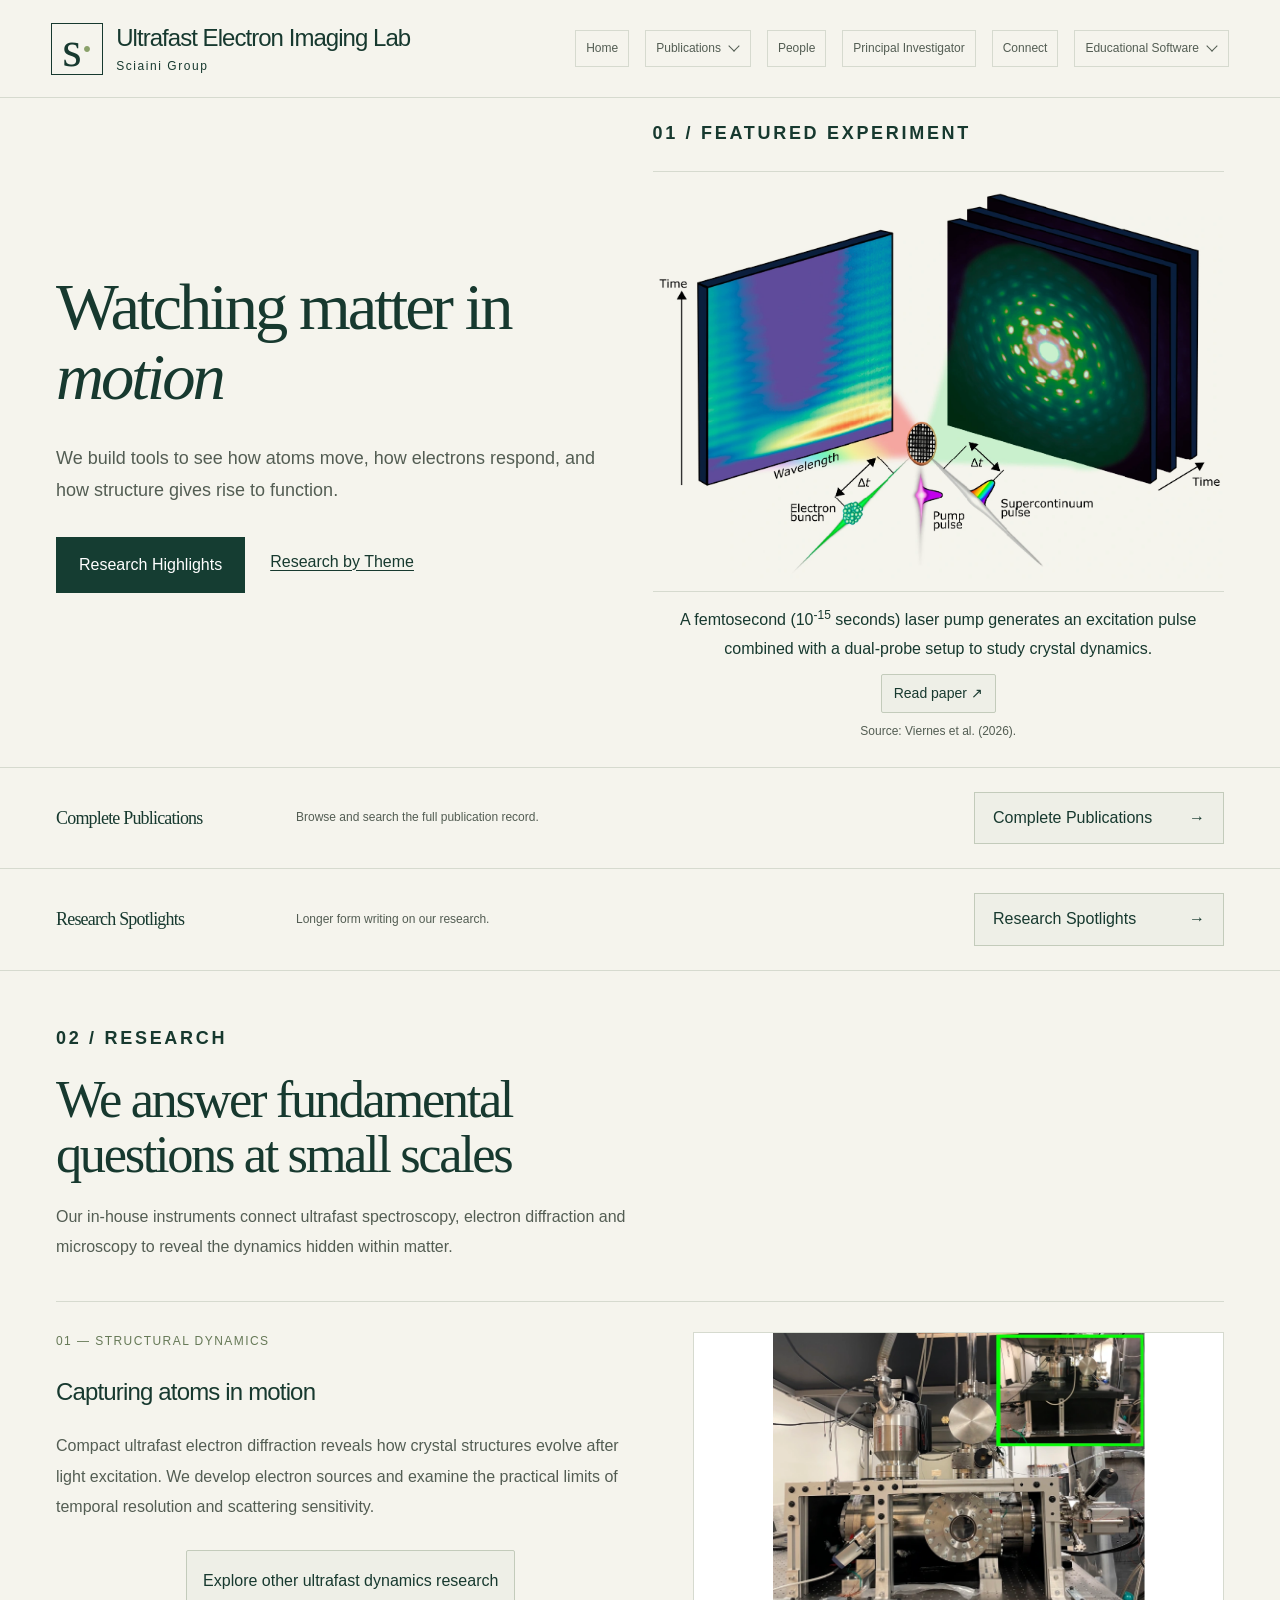
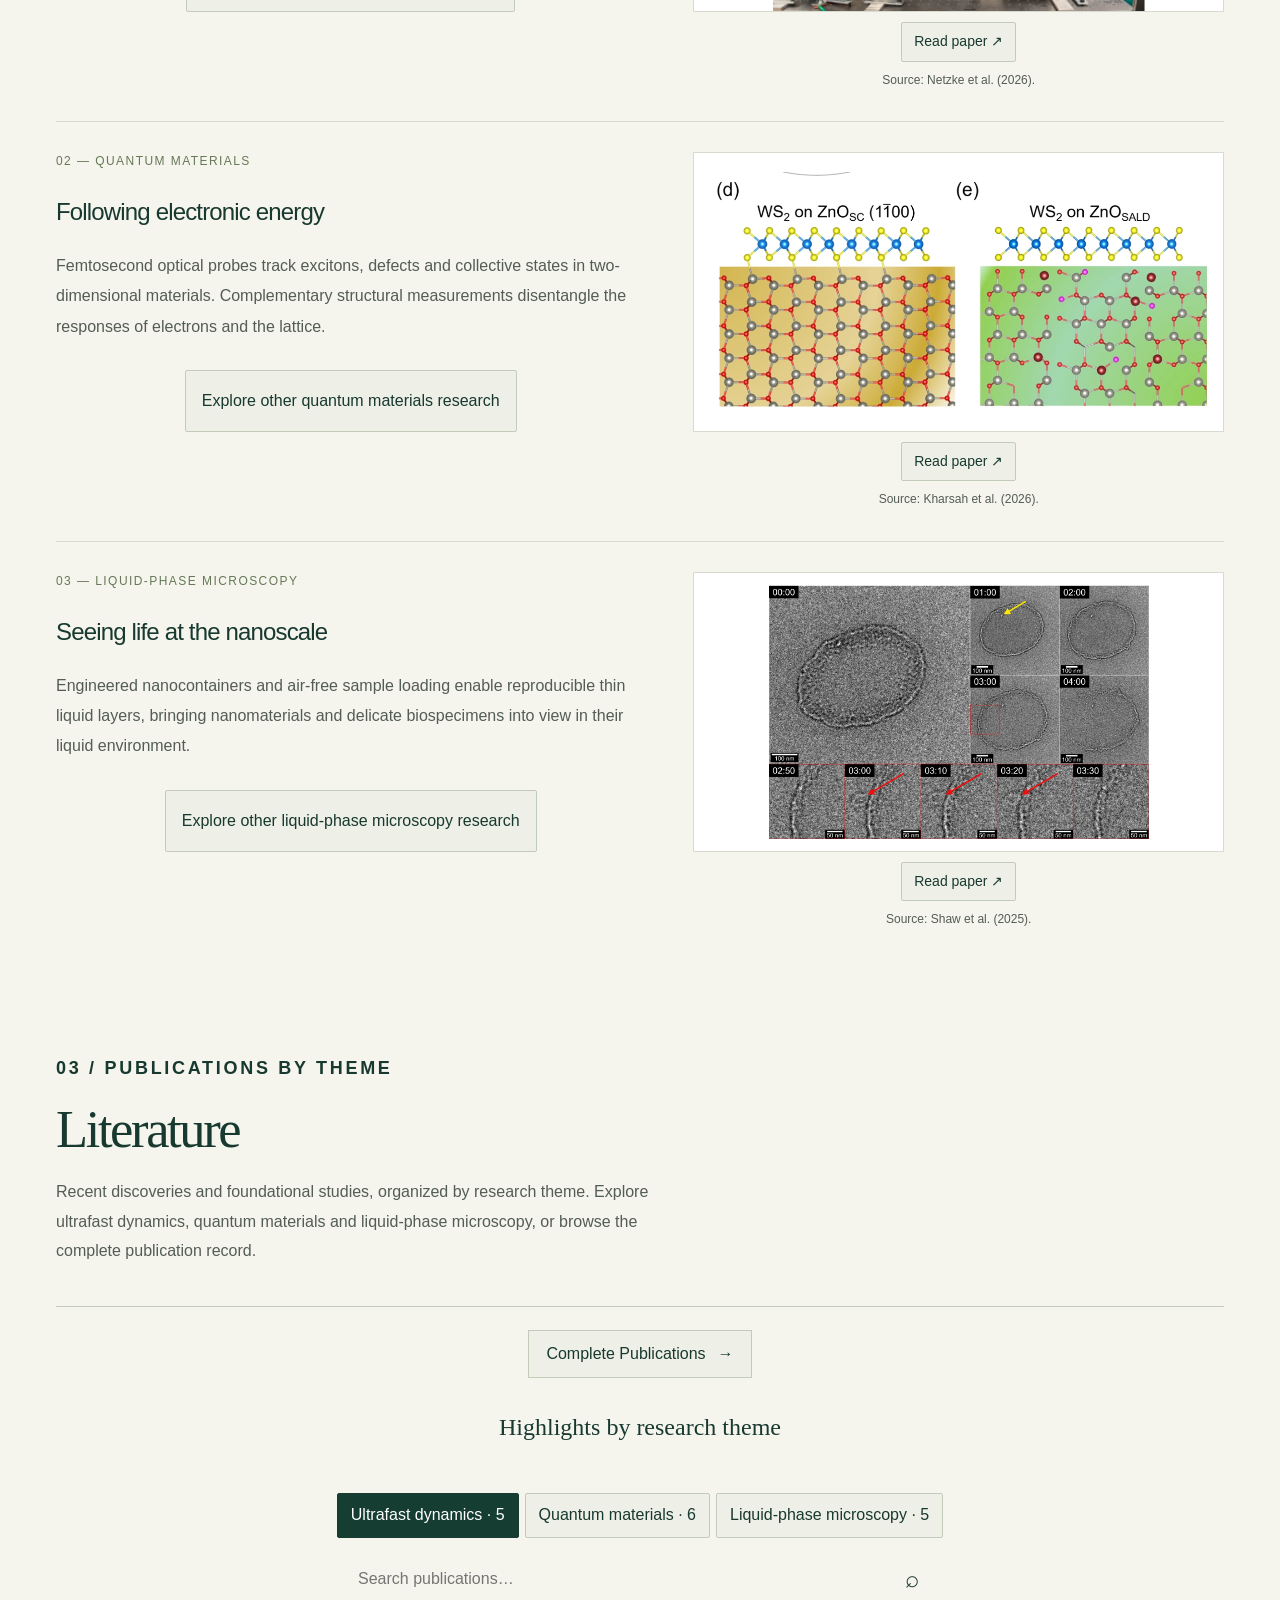
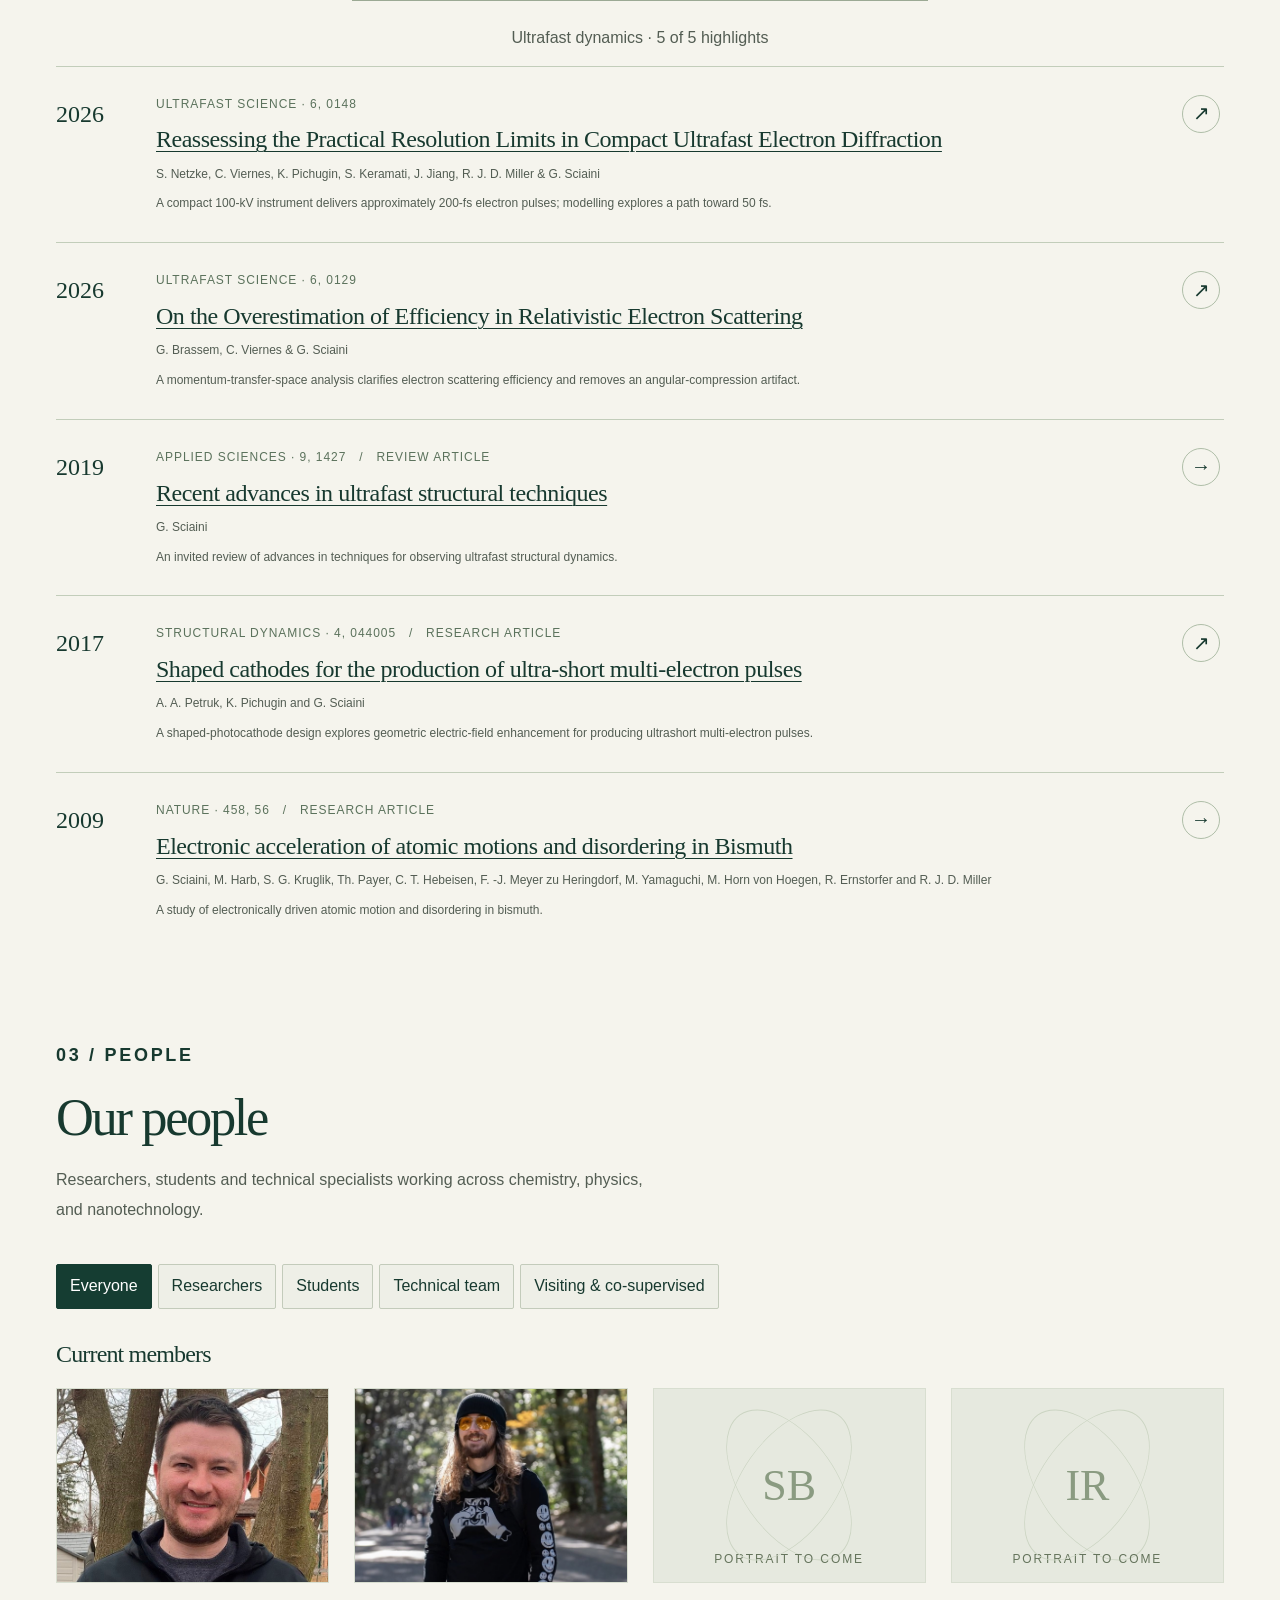
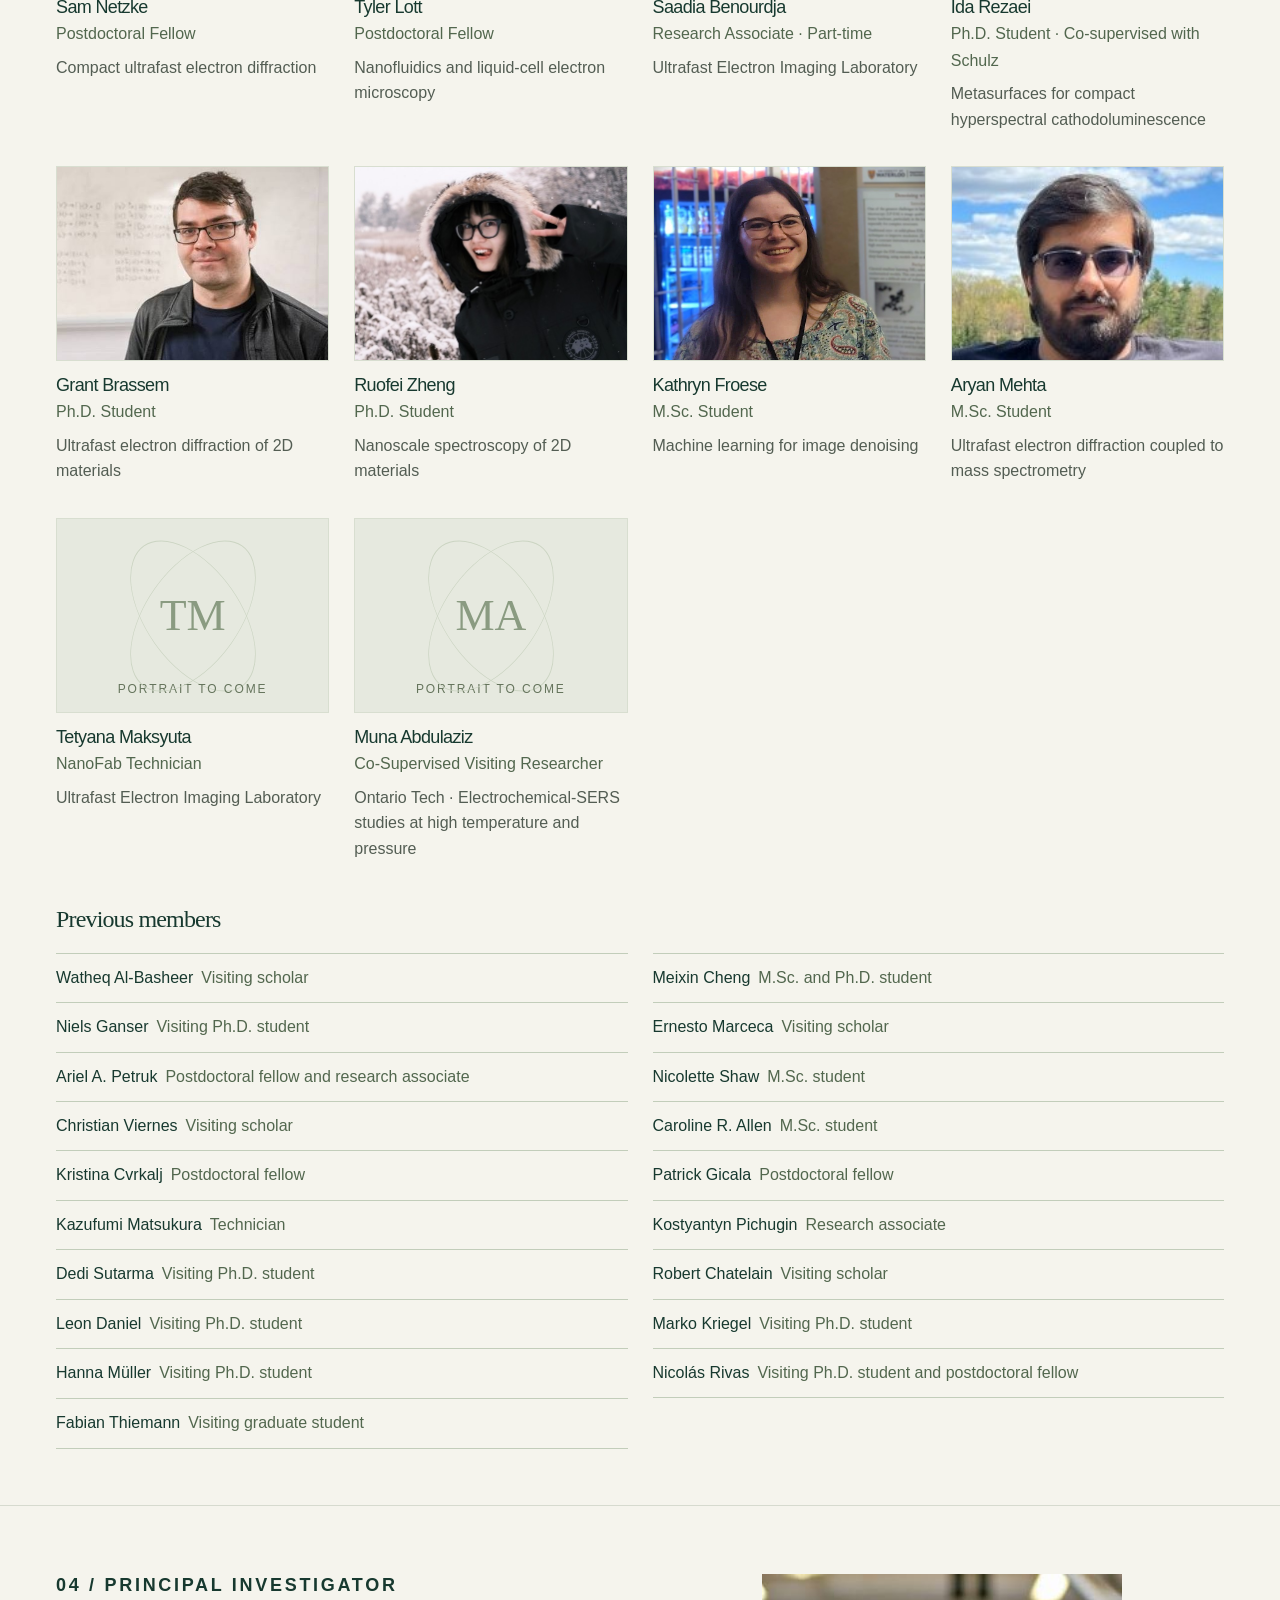
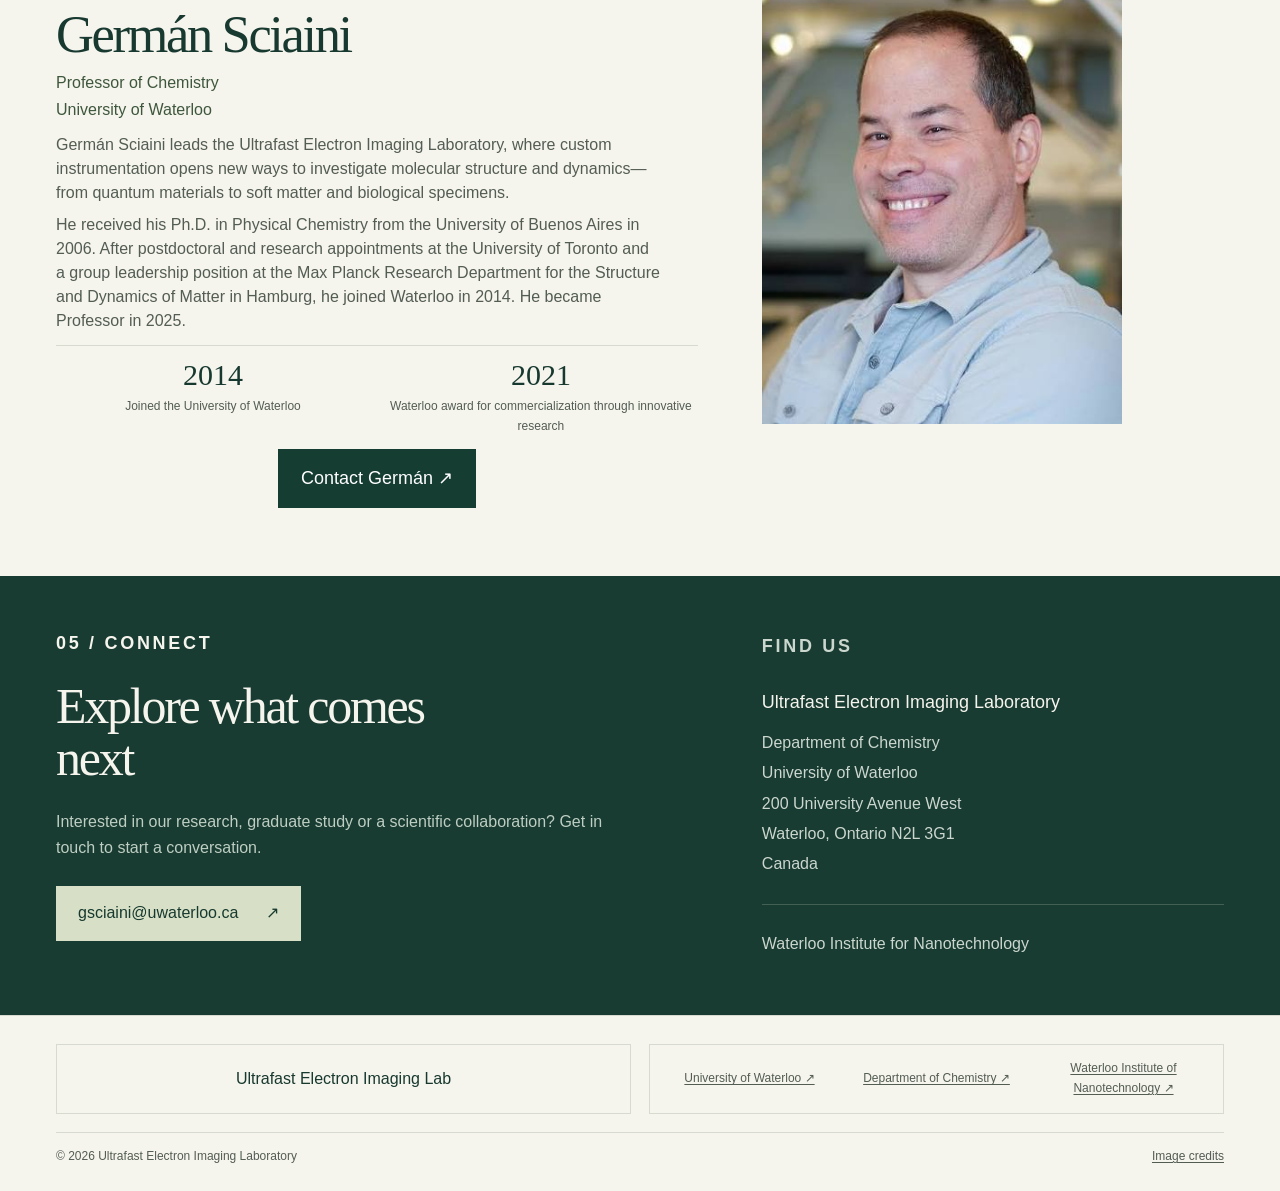
==== index.html @ 293374c2 "major changes" ====
<!doctype html>
<html lang="en">
  <head>
    <meta charset="utf-8">
    <meta name="viewport" content="width=device-width,initial-scale=1">
    <meta name="theme-color" content="#143b32">
    <meta name="description" content="The Ultrafast Electron Imaging Lab at the University of Waterloo explores atomic motion, quantum materials and liquid-phase microscopy with custom ultrafast electron imaging tools.">
    <title>
      UeIL — Watching matter in motion
    </title>
    <link rel="stylesheet" href="assets/css/style.css">
    <script src="assets/js/content.js" defer>
    </script>
    <script src="assets/js/navigation.js" defer>
    </script>
    <script src="assets/js/app.js" defer>
    </script>
    <script src="assets/js/figures.js" defer>
    </script>
  </head>
  <body>
    <a class="skip" href="#main">Skip to content</a>
    <header>
      <a class="brand" href="index.html" aria-label="UeIL home"><span class="mark" aria-hidden="true">s<span>·</span></span><span>Ultrafast Electron Imaging Lab<small>Sciaini Group</small></span></a>
      <button class="menu-toggle" aria-expanded="false" aria-controls="navigation">
         Menu <span>☰</span>
      </button>
      <nav id="navigation" aria-label="Main navigation">
        <a href="index.html">Home</a>
        <div class="publications-nav">
          <a href="#publications">Publications <span class="nav-dropdown-indicator" aria-hidden="true">⌄</span></a>
          <div class="publications-menu">
            <a href="publications.html">Complete Publications <span aria-hidden="true">→</span></a>
            <a href="spotlight.html">Research Spotlights <span aria-hidden="true">→</span></a>
          </div>
        </div><a href="#people">People</a><a href="#pi">Principal Investigator</a>
        <details class="education-dropdown">
          <summary>
            Educational Software <span aria-hidden="true">⌄</span>
          </summary>
          <div class="education-links" aria-label="Educational visualizers">
            <a href="educational-software/Hydrogen_Orbital_Visualizer.html" target="_blank" rel="noopener">Hydrogen Orbital Visualizer <span aria-hidden="true">→</span></a><a href="educational-software/Hybrid_Orbital_Visualizer.html" target="_blank" rel="noopener">Hybrid Orbital Visualizer <span aria-hidden="true">→</span></a><a href="educational-software/Molecular_Orbital_Visualizer.html" target="_blank" rel="noopener">Molecular Orbital Visualizer <span aria-hidden="true">→</span></a><small>Opens in a new tab</small>
          </div>
        </details><a class="nav-contact" href="#contact">Connect</a>
      </nav>
    </header>
    <main id="main">
      <section class="hero wrap" id="home">
        <div class="hero-copy">
          <h1>
             Watching matter in <em>motion</em>
          </h1>
          <p class="intro">
             We build tools to see how atoms move, how electrons respond, and how structure gives rise to function.
          </p>
          <div class="actions">
            <a class="button" href="#research">Research Highlights</a><a class="text-link" href="#publications">Research by Theme</a>
          </div>
        </div>
        <figure class="hero-figure">
          <div class="figure-heading">
            <span class="eyebrow">01 / FEATURED EXPERIMENT</span>
          </div>
          <button class="figure-zoom" data-figure-title="A femtosecond (10^-15 seconds) laser pump generates an excitation pulse combined with a dual-probe setup to study crystal dynamics." data-figure-caption="A laser pump excites the sample while electron diffraction and optical probes track structural and electronic response." data-figure-citation="C. Viernes, S. Netzke, D. Sutarma, R. Zheng, L. Daniel, T. Lott, K. Pichugin, M. Schleberger, P. Kratzer, G. Sciaini. “Tracking Nuclear and Electronic Orders in a Charge-Density-Wave Phase.” Ultrafast Science 6, 0200 (2026)." data-figure-doi="10.34133/ultrafastscience.0200" aria-label="Enlarge figure: A femtosecond (10^-15 seconds) laser pump generates an excitation pulse combined with a dual-probe setup to study crystal dynamics.">
            <img src="assets/images/dual-probe.webp" alt="Published experimental schematic: a laser excites a sample while electron diffraction and broadband optical probes track its structural and electronic response." width="1533" height="1059"><span class="zoom-hint" aria-hidden="true">View figure ⤢</span>
          </button>
          <figcaption>
            <span>A femtosecond (10<sup>-15</sup> seconds) laser pump generates an excitation pulse combined with a dual-probe setup to study crystal dynamics.</span><small class="figure-source">Source: Viernes et al. (2026). <a class="source-link" href="https://doi.org/10.34133/ultrafastscience.0200" target="_blank" rel="noopener">Read paper&nbsp↗</a></small>
          </figcaption>
        </figure>
      </section>
      <section class="page-promo publications-promo wrap section" aria-labelledby="publications-promo-title">
        <h2 id="publications-promo-title">Complete Publications</h2>
        <p>Browse and search the full publication record.</p>
        <a class="publication-nav-link" href="publications.html">Complete Publications <span aria-hidden="true">→</span></a>
      </section>
      <section class="page-promo spotlight-promo wrap section" aria-labelledby="spotlight-promo-title">
        <h2 id="spotlight-promo-title">Research Spotlights</h2>
        <p>Longer form writing on our research.</p>
        <a class="publication-nav-link" href="spotlight.html">Research Spotlights <span aria-hidden="true">→</span></a>
      </section>
      <section id="research" class="research section">
        <div class="wrap">
          <div class="section-top">
            <p class="eyebrow">
               02 / RESEARCH
            </p>
          </div>
          <div class="section-heading">
            <h2>
               We answer fundamental questions at small scales</em>
            </h2>
            <p>
               Our in-house instruments connect ultrafast spectroscopy, electron diffraction and microscopy to reveal the dynamics hidden within matter.
            </p>
          </div>
          <div class="research-grid">
            <article>
              <span class="topic-number">01 — STRUCTURAL DYNAMICS</span>
              <h3>
                 Capturing atoms in motion
              </h3>
              <p>
                 Compact ultrafast electron diffraction reveals how crystal structures evolve after light excitation. We develop electron sources and examine the practical limits of temporal resolution and scattering sensitivity.
              </p><a href="#publications" data-topic-link="Ultrafast dynamics">Explore other ultrafast dynamics research</a><small>Source: Netzke et al. (2026). <a class="source-link" href="https://doi.org/10.34133/ultrafastscience.0148" target="_blank" rel="noopener">Read paper&nbsp↗</a></small>
              <div class="research-image">
                <button class="figure-zoom" data-figure-title="The compact electron diffractometer" data-figure-caption="A compact instrument for ultrafast electron diffraction." data-figure-citation="S. Netzke, C. Viernes, K. Pichugin, S. Keramati, J. Jiang, R. J. D. Miller, and G. Sciaini. “Reassessing the Fundamental Resolution Limits in Ultracompact Ultrafast Electron Diffraction.” Ultrafast Science 6, 0148 (2026)." data-figure-doi="10.34133/ultrafastscience.0148" aria-label="Enlarge figure: The compact electron diffractometer">
                  <img src="assets/images/instrument.webp" loading="lazy" alt="Compact electron diffractometer built at the University of Waterloo, from Netzke et al. Figure 1A."><span class="zoom-hint" aria-hidden="true">View figure ⤢</span>
                </button>
              </div>
            </article>
            <article>
              <span class="topic-number">02 — QUANTUM MATERIALS</span>
              <h3>
                 Following electronic energy
              </h3>
              <p>
                 Femtosecond optical probes track excitons, defects and collective states in two-dimensional materials. Complementary structural measurements disentangle the responses of electrons and the lattice.
              </p><a href="#publications" data-topic-link="Quantum materials">Explore other quantum materials research</a><small>Source: Kharsah et al. (2026). <a class="source-link" href="https://doi.org/10.1021/acsaelm.6c00496" target="_blank" rel="noopener">Read paper&nbsp↗</a></small>
              <div class="research-image">
                <button class="figure-zoom" data-figure-title="Atomic models of WS₂/ZnO interfaces" data-figure-caption="Atomic interface models of WS₂ on single-crystalline and polycrystalline ZnO." data-figure-citation="O. Kharsah, D. Sutarma, L. Daniel, D. Vidish, R. Zheng, S. Netzke, J. von Kuczkowski, U. Hagemann, M. Abdelbaky, S. Ustenko, W. Mertin, G. Bacher, G. Sciaini, P. Kratzer, K. Musselman, M. Schleberger. “ZnO Surface Morphology and Chemistry Govern Exciton Dynamics in WS₂/ZnO Heterostructures.” ACS Applied Electronic Materials 8, 5077–5089 (2026)." data-figure-doi="10.1021/acsaelm.6c00496" aria-label="Enlarge figure: Atomic models of WS₂/ZnO interfaces">
                  <img src="assets/images/zno-models.webp" loading="lazy" alt="Published atomic interface models of WS₂ on single-crystalline and polycrystalline ZnO, from Kharsah et al. Figure 1d–e."><span class="zoom-hint" aria-hidden="true">View figure ⤢</span>
                </button>
              </div>
            </article>
            <article>
              <span class="topic-number">03 — LIQUID-PHASE MICROSCOPY</span>
              <h3>
                 Seeing life at the nanoscale
              </h3>
              <p>
                 Engineered nanocontainers and air-free sample loading enable reproducible thin liquid layers, bringing nanomaterials and delicate biospecimens into view in their liquid environment.
              </p><a href="#publications" data-topic-link="Liquid-phase microscopy">Explore other liquid-phase microscopy research</a><small>Source: Shaw et al. (2025). <a class="source-link" href="https://doi.org/10.1093/mictod/qaaf013" target="_blank" rel="noopener">Read paper&nbsp↗</a></small>
              <div class="research-image">
                <button class="figure-zoom" data-figure-title="Imaging a vesicle in liquid" data-figure-caption="Liquid-phase electron microscopy images of vesicles with magnified membrane details." data-figure-citation="N. A. Shaw, T. S. Lott, A. A. Petruk, K. Pichugin, and G. Sciaini. “Streamlined Liquid-Phase Electron Microscopy: Engineered Nanocontainers and Air-Free Loading for High-Resolution Imaging of Biospecimens.” Microscopy Today 33, 34–38 (2025)." data-figure-doi="10.1093/mictod/qaaf013" aria-label="Enlarge figure: Imaging a vesicle in liquid">
                  <img src="assets/images/liquid.webp" loading="lazy" alt="Liquid-phase electron microscopy images of vesicles with magnified membrane details and scale bars, from Shaw et al."><span class="zoom-hint" aria-hidden="true">View figure ⤢</span>
                </button>
              </div>
            </article>
          </div>
        </div>
      </section>
      <section id="publications" class="publications section">
        <div class="wrap">
          <div class="section-top">
            <p class="eyebrow">
               03 / PUBLICATIONS BY THEME
          </div>
          <div class="section-heading">
            <h2>
               Literature
            </h2>
            <p>
               Recent discoveries and foundational studies, organized by research theme. Explore ultrafast dynamics, quantum materials and liquid-phase microscopy, or browse the complete publication record.
            </p>
          </div>
          <div class="publication-navigation">
            <a class="publication-nav-link" href="publications.html">Complete Publications <span aria-hidden="true">→</span></a><span>Highlights by research theme</span>
          </div>
          <div class="publication-controls">
            <div class="filters" role="group" aria-label="Filter publications by research area">
              <button class="active" data-filter="Ultrafast dynamics" aria-pressed="true">
                 Ultrafast dynamics
              </button>
              <button data-filter="Quantum materials" aria-pressed="false">
                 Quantum materials
              </button>
              <button data-filter="Liquid-phase microscopy" aria-pressed="false">
                 Liquid-phase microscopy
              </button>
            </div>
            <label class="search">
               <span class="sr-only">Search publications</span><input type="search" id="publication-search" placeholder="Search publications…"><span aria-hidden="true">⌕</span>
            </label>
          </div>
          <p id="result-count" class="result-count" aria-live="polite">
          </p>
          <p id="publication-error" role="alert" hidden>
            Publication links could not be loaded. Please try again later.
          </p>
          <div id="publication-list">
          </div>
          <p class="empty" id="empty-results" hidden>
             No matching publications. Try another topic or search term.
          </p>
        </div>
      </section>
      <section id="people" class="people section wrap">
        <div class="section-top">
          <p class="eyebrow">
             03 / PEOPLE
          </p>
        </div>
        <div class="section-heading">
          <h2>
             Our people
          </h2>
          <p>
             Researchers, students and technical specialists working across chemistry, physics, and nanotechnology.
          </p>
        </div>
        <div class="people-tabs" role="group" aria-label="Filter team">
          <button class="active" data-people="All" aria-pressed="true">
             Everyone
          </button>
          <button data-people="Researchers" aria-pressed="false">
             Researchers
          </button>
          <button data-people="Students" aria-pressed="false">
             Students
          </button>
          <button data-people="Technical team" aria-pressed="false">
             Technical team
          </button>
          <button data-people="Visiting & co-supervised" aria-pressed="false">
             Visiting & co-supervised
          </button>
        </div>
        <div class="people-rosters">
          <h3 class="people-roster-title">Current members</h3>
          <section id="pictured-people-group" class="people-roster-group" aria-label="Current members with portraits">
            <div id="pictured-people-grid" class="people-grid"></div>
          </section>
          <section id="non-pictured-people-group" class="people-roster-group" aria-label="Current members without portraits">
            <div id="non-pictured-people-grid" class="people-grid"></div>
          </section>
        </div>
        <section id="previous-people-group" class="previous-members" aria-labelledby="previous-people-title">
          <h3 id="previous-people-title">Previous members</h3>
          <ul id="previous-people-list" class="previous-members-list"></ul>
        </section>
      </section>
      <section id="pi" class="pi section">
        <div class="wrap pi-grid">
          <div class="pi-bio">
            <p class="eyebrow">
               04 / PRINCIPAL INVESTIGATOR
            </p>
            <h2>
               Germán Sciaini
            </h2>
            <p class="pi-role">
               Professor of Chemistry<br>University of Waterloo
            </p>
            <p>
               Germán Sciaini leads the Ultrafast Electron Imaging Laboratory, where custom instrumentation opens new ways to investigate molecular structure and dynamics—from quantum materials to soft matter and biological specimens.
            </p>
            <p>
               He received his Ph.D. in Physical Chemistry from the University of Buenos Aires in 2006. After postdoctoral and research appointments at the University of Toronto and a group leadership position at the Max Planck Research Department for the Structure and Dynamics of Matter in Hamburg, he joined Waterloo in 2014. He became Professor in 2025.
            </p>
            <div class="pi-facts">
              <div>
                <strong>2014</strong><span>Joined the University of Waterloo</span>
              </div>
              <div>
                <strong>2021</strong><span>Waterloo award for commercialization through innovative research</span>
              </div>
            </div>
            <div class="indv-emph">
              <a class="button" href="mailto:gsciaini@uwaterloo.ca">Contact Germán ↗</a>
            </div>
          </div>
          <img src="assets/images/people/german.jpg" loading="lazy" alt="Portrait of Prof. Germán Sciaini.">
        </div>
      </section>
      <section id="contact" class="contact section">
        <div class="wrap contact-grid">
          <div>
            <p class="eyebrow">
               05 / CONNECT
            </p>
            <h2>
               Explore what comes next</em>
            </h2>
            <p>
               Interested in our research, graduate study or a scientific collaboration? Get in touch to start a conversation.
            </p><a class="button light" href="mailto:gsciaini@uwaterloo.ca">gsciaini@uwaterloo.ca <span>↗</span></a>
          </div>
          <address>
            <span class="eyebrow">FIND US</span><strong>Ultrafast Electron Imaging Laboratory</strong>Department of Chemistry<br>University of Waterloo<br>200 University Avenue West<br>Waterloo, Ontario N2L 3G1<br>Canada
            <div class="contact-rule">
            </div> Waterloo Institute for Nanotechnology
          </address>
        </div>
      </section>
    </main>
    <footer class="site-footer">
      <div class="wrap footer-inner">
        <a class="footer-name" href="index.html"><span class="footer-name-full">Ultrafast Electron Imaging Lab</span><span class="footer-name-compact">UeIL</span></a>
        <nav class="footer-affiliations" aria-label="Institutional affiliations">
          <a href="https://uwaterloo.ca/" target="_blank" rel="noopener" aria-label="University of Waterloo"><span class="footer-affiliation-full">University of Waterloo ↗</span><span class="footer-affiliation-compact" aria-hidden="true">UWaterloo</span></a>
          <a href="https://uwaterloo.ca/chemistry/" target="_blank" rel="noopener" aria-label="Department of Chemistry"><span class="footer-affiliation-full">Department of Chemistry ↗</span><span class="footer-affiliation-compact" aria-hidden="true">Dept. Chemistry</span></a>
          <a href="https://uwaterloo.ca/institute-nanotechnology/" target="_blank" rel="noopener" aria-label="Waterloo Institute of Nanotechnology"><span class="footer-affiliation-full">Waterloo Institute of Nanotechnology ↗</span><span class="footer-affiliation-compact" aria-hidden="true">WIN</span></a>
        </nav>
        <div class="footer-meta">
          <span>© 2026 Ultrafast Electron Imaging Laboratory</span>
          <a href="#credits" id="credits-open">Image credits</a>
        </div>
      </div>
    </footer>
    <dialog id="credits">
      <button class="close" aria-label="Close image credits">
         ×
      </button>
      <p class="eyebrow">
         PUBLICATION IMAGERY
      </p>
      <h2>
         Scientific imagery
      </h2>
      <p>
         Figures are excerpted from the supplied publications and adapted for the web by cropping and resizing. All scientific content and scale bars are retained. All images may be opened to full size. No synthetic experimental data is shown.
      </p>
      <ul>
        <li>
           Hero: Viernes et al., <i>Ultrafast Science</i> 6, 0200 (2026), Figure 1. <a href="https://doi.org/10.34133/ultrafastscience.0200" target="_blank" rel="noopener">DOI ↗</a>
        </li>
        <li>
           Instrument: Netzke et al., <i>Ultrafast Science</i> 6, 0148 (2026), Figure 1A. <a href="https://doi.org/10.34133/ultrafastscience.0148" target="_blank" rel="noopener">DOI ↗</a>
        </li>
        <li>
           Liquid-phase microscopy: Shaw et al., <i>Microscopy Today</i> 33, 34–38 (2025), Figure 3. <a href="https://doi.org/10.1093/mictod/qaaf013" target="_blank" rel="noopener">DOI ↗</a>
        </li>
        <li>
           Kharsah et al., ACS Applied Electronic Materials (2026), Figure 1. <a href="https://doi.org/10.1021/acsaelm.6c00496" target="_blank" rel="noopener">DOI ↗</a>
        </li>
        <li>
           Petruk et al., Structural Dynamics 4, 044005 (2017), Figure 1. <a href="https://doi.org/10.1063/1.4974779" target="_blank" rel="noopener">DOI ↗</a>
        </li>
        <li>
           Cheng et al., The Journal of Physical Chemistry C 126, 13840–13846 (2022), Figure 1. <a href="https://doi.org/10.1021/acs.jpcc.2c03987" target="_blank" rel="noopener">DOI ↗</a>
        </li>
        <li>
           Cheng et al., The Journal of Physical Chemistry Letters 10, 5742–5747 (2019), Figure 3. <a href="https://doi.org/10.1021/acs.jpclett.9b01712" target="_blank" rel="noopener">DOI ↗</a>
        </li>
        <li>
           Diffraction dynamics and time traces: Viernes et al., <i>Ultrafast Science</i> 6, 0200 (2026), Figure 2D–F. <a href="https://doi.org/10.34133/ultrafastscience.0200" target="_blank" rel="noopener">DOI ↗</a>
        </li>
      </ul>
      <p>
         Image rights remain with the respective authors and rights holders.
      </p>
    </dialog>
    <dialog id="figure-viewer" aria-labelledby="figure-viewer-title">
      <button class="close" aria-label="Close enlarged figure">
         ×
      </button>
      <p class="eyebrow">
         PUBLICATION FIGURE
      </p>
      <h2 id="figure-viewer-title">
      </h2>
      <div class="figure-viewer-image">
        <img id="figure-viewer-img" alt="Figure viewer">
      </div>
      <p id="figure-viewer-caption">
      </p>
      <p id="figure-viewer-citation" class="figure-viewer-citation">
      </p>
      <a id="figure-viewer-link" class="source-link" target="_blank" rel="noopener">Read source publication ↗</a>
    </dialog>
  </body>
</html>
---- assets/css/style.css ----
:root {
  --paper:#f5f4ed;
  --ink:#17392f;
  --muted:#535d53;
  --line:#d6dacf;
  --green:#153d32;
  --accent:#b5cc89;
  --font-sans:Arial,Helvetica,sans-serif;
  --font-serif:Georgia,'Times New Roman',serif;
  --type-caption:.75rem;
  --type-small:1rem;
  --type-body:1.125rem;
  --type-lead:1.125rem;
  --type-title-sm:1.25rem;
  --type-title-md:1.5rem;
  --type-title-lg:1.875rem;
  --type-heading:2.25rem;
  --type-heading-xl:2.75rem;
  --type-display-compact:3.125rem;
  --type-display-mobile:3.125rem;
  --type-display-tablet:3.5rem;
  --type-display:52px;
  --type-heading-main:40px;
  --type-bibliography:50px
}
@supports (font-size:clamp(1rem,2vw,2rem)) {
  :root {
    --type-display:clamp(3.25rem,5.2vw,4.75rem);
    --type-heading-main:clamp(2.5rem,4.1vw,3.875rem);
    --type-bibliography:clamp(3.125rem,6vw,5.375rem)
  }
}
* {
  box-sizing:border-box
}
html {
  scroll-behavior:smooth;
  scroll-padding-top:98px
}
body {
  margin:0;
  background:var(--paper);
  color:var(--ink);
  font-family:Arial,Helvetica,sans-serif;
  font-family:var(--font-sans);
  font-size:16px;
  font-size:var(--type-body);
  line-height:1.65
}
a {
  color:inherit;
  text-decoration:underline;
  text-underline-offset:.18em;
  text-decoration-thickness:1px
}
button,input {
  font:inherit
}
button,a,input {
  -webkit-tap-highlight-color:transparent
}
button {
  cursor:pointer
}
a:focus-visible,button:focus-visible,input:focus-visible {
  outline:3px solid #b77a31;
  outline-offset:5px
}
img {
  max-width:100%;
  display:block
}
figure {
  margin:0
}
h1,h2,h3,p {
  margin:0
}
h1,h2 {
  font-family:Georgia,'Times New Roman',serif;
  font-family:var(--font-serif);
  font-weight:400;
  letter-spacing:-.045em;
  line-height:1.05
}
h1 {
  font-size:64px;
  font-size:var(--type-display)
}
h2 {
  font-size:40px;
  font-size:var(--type-heading-main)
}
h3 {
  font-size:24px;
  font-size:var(--type-title-md);
  line-height:1.3;
  font-weight:500;
  letter-spacing:-.035em
}
em {
  font-weight:400
}
sup,sub {
  font-size:12px;
  font-size:var(--type-caption)
}
p {
  color:var(--muted)
}
.wrap {
  max-width:1320px;
  margin:auto;
  padding-left:56px;
  padding-right:56px
}
.section {
  padding-top:56px;
  padding-bottom:56px
}
.research.section,.publications.section {
  padding-bottom:40px
}
.eyebrow {
  font-size:16px;
  font-size:var(--type-body);
  letter-spacing:.15em;
  font-weight:600;
  color:inherit;
  line-height:1.3
}
.dot {
  display:inline-block;
  width:7px;
  height:7px;
  background:#749456;
  border-radius:50%;
  margin-right:8px
}
header {
  height:98px;
  padding:0 4%;
  display:flex;
  align-items:center;
  justify-content:space-between;
  border-bottom:1px solid var(--line);
  background:var(--paper);
  position:sticky;
  top:0;
  z-index:10
}
.brand {
  display:flex;
  align-items:center;
  gap:13px;
  min-width:0;
  font-size:24px;
  font-size:var(--type-title-md);
  line-height:1.2;
  letter-spacing:-.04em
}
.brand small {
  font-size:12px;
  font-size:var(--type-caption);
  letter-spacing:.13em;
  display:block;
  margin-top:6px
}
.mark {
  font-family:Georgia,serif;
  font-family:var(--font-serif);
  font-size:56px;
  font-size:var(--type-display-compact);
  line-height:1;
  border:1px solid var(--ink);
  width:52px;
  height:52px;
  text-align:center
}
.mark span {
  color:#8aa16a
}
nav {
  display:flex;
  gap:16px;
  align-items:center;
  font-size:12px;
  font-size:var(--type-caption)
}
nav a:hover,nav a:focus-visible,.text-link:hover,.text-link:focus-visible {
  color:#6b894a
}
nav a {
  text-decoration:none
}
.brand,.button,.pub-arrow {
  text-decoration:none
}
.publications-nav>a,
.education-dropdown summary,
nav>a {
  display:inline-flex;
  align-items:center;
  justify-content:center;
  min-height:36px;
  padding:8px 10px;
  border:1px solid var(--line);
  color:var(--muted);
  text-align:center;
  text-decoration:none
}
.publications-nav>a:hover,
.publications-nav>a:focus-visible,
.education-dropdown summary:hover,
.education-dropdown summary:focus-visible,
nav>a:hover,
nav>a:focus-visible {
  color:var(--ink);
  background:#e9ede3;
  border-color:#b5bbae
}
.publications-nav {
  position:relative
}
.publications-nav>a {
  gap:7px;
}
.nav-dropdown-indicator,
.education-dropdown>summary>span {
  display:inline-flex;
  align-items:center;
  justify-content:center;
  width:12px;
  height:12px;
  overflow:hidden;
  font-size:0;
  line-height:1
}
.nav-dropdown-indicator::after,
.education-dropdown>summary>span::after {
  content:"";
  width:7px;
  height:7px;
  margin-top:-4px;
  border-right:1.5px solid currentColor;
  border-bottom:1.5px solid currentColor;
  transform:rotate(45deg)
}
.publications-menu {
  display:none;
  position:absolute;
  top:100%;
  left:-12px;
  z-index:11;
  min-width:205px;
  padding:8px;
  background:var(--paper);
  border:1px solid var(--line);
  box-shadow:0 12px 30px #17392f1a
}
.publications-nav:hover .publications-menu,
.publications-nav:focus-within .publications-menu {
  display:block
}
.publications-menu a {
  color:var(--muted);
  text-decoration:none
}
.publications-menu a:hover,
.publications-menu a:focus-visible {
  color:var(--ink);
  background:#e9ede3
}
.education-links a:hover,
.education-links a:focus-visible {
  color:#6b894a;
  background:#e9ede3
}
.publications-menu a {
  display:block;
  padding:9px 11px;
  white-space:nowrap
}
.publications-menu a span {
  float:right
}
.education-dropdown {
  position:relative;
  order:2;
  margin-left:auto
}
.education-dropdown summary {
  display:flex;
  align-items:center;
  justify-content:center;
  gap:7px;
  cursor:pointer;
  list-style:none;
  white-space:nowrap
}
.education-dropdown summary::-webkit-details-marker {
  display:none
}
.education-links {
  position:absolute;
  top:100%;
  left:0;
  z-index:11;
  min-width:245px;
  padding:8px;
  display:none;
  background:var(--paper);
  border:1px solid var(--line);
  box-shadow:0 12px 30px #17392f1a
}
.education-dropdown[open] .education-links {
  display:block
}
.education-links a {
  display:block;
  padding:9px 11px
}
.education-links a span {
  float:right
}
.education-links small {
  display:block;
  padding:7px 11px 4px;
  color:var(--muted);
  font-size:12px;
  font-size:var(--type-caption)
}
.nav-contact {
  order:1;
  border:1px solid var(--line);
  padding:8px 10px;
  display:flex;
  align-items:center;
  justify-content:center;
  min-height:36px;
  text-align:center
}
.menu-toggle {
  display:none
}
.hero {
  display:grid;
  grid-template-columns:1fr 1fr;
  gap:25px;
  align-items:center;
  min-height:0;
  padding-top:24px;
  padding-bottom:24px
}
.hero .eyebrow {
  margin-bottom:16px
}
.intro {
  font-size:18px;
  font-size:var(--type-lead);
  max-width:435px;
  line-height:1.8;
  margin:30px 0
}
.actions {
  display:flex;
  align-items:center;
  gap:25px;
  flex-wrap:wrap
}
.button {
  background:var(--green);
  color:white;
  padding:14px 22px;
  display:inline-flex;
  gap:28px;
  align-items:center;
  font-size:12px;
  font-size:var(--type-caption);
  border:1px solid var(--green);
  transition:background .2s
}
.button:hover {
  background:#315746
}
.text-link {
  font-size:12px;
  font-size:var(--type-caption);
  padding-bottom:6px;
  display:inline-flex;
  gap:18px;
  align-items:center
}
.indv-emph {
  text-align: center;
  font-size:16px;
  font-size:var(--type-body)
}
.indv-emph * {
  font-size: inherit !important;
}
.hero-note {
  font-size:12px;
  font-size:var(--type-caption);
  letter-spacing:.07em;
  margin-top:36px
}
.hero-figure {
  align-self:center;
  padding:15px 0 0 22px
}
.hero-figure img {
  width:100%;
  height:auto;
  mix-blend-mode:multiply;
  margin:26px 0 20px
}
.figure-heading {
  display:flex;
  justify-content:space-between;
  font-size:12px;
  font-size:var(--type-caption);
  letter-spacing:.11em;
  border-bottom:1px solid var(--line);
  padding-bottom:10px
}
.hero-figure figcaption {
  font-size:12px;
  font-size:var(--type-caption);
  line-height:1.8;
  border-top:1px solid var(--line);
  padding-top:13px
}
.hero-figure figcaption,.research article small,.gallery-credit,.spotlight-figure figcaption {
  color:var(--muted);
  text-align:center;
  line-height:1.8
}
.research article small,.gallery-credit,.spotlight-figure figcaption {
  display:flex;
  flex-direction:column;
  align-items:center
}
.hero-figure figcaption>span {
  display:block;
  font-size:14px;
  font-size:var(--type-small);
  color:var(--ink);
  margin-bottom:5px
}
.figure-source {
  display:flex;
  flex-direction:column;
  align-items:center;
  font-size:var(--type-caption);
  margin-top:10px
}
.source-link {
  display:block;
  width:fit-content;
  order:-1;
  margin:0 auto 8px;
  padding:6px 12px;
  border:1px solid #c3cbbb;
  border-radius:2px;
  background:#eeeFe7;
  color:var(--ink);
  font-size:14px;
  text-decoration:none;
  transition:background .2s,border-color .2s
}
.source-link:hover,.source-link:focus-visible {
  border-color:#b5bbae;
  background:#e9ede3;
  color:var(--ink)
}
.research {
  background:var(--paper);
  color:var(--ink)
}
.section-top {
  display:flex;
  justify-content:space-between;
  align-items:center;
  margin-bottom:22px
}
.section-note {
  font-size:14px;
  font-size:var(--type-small);
  color:var(--muted)
}
.section-heading {
  display:flex;
  align-items:flex-end;
  justify-content:space-between;
  gap:50px;
  margin-bottom:48px
}
.section-heading>p {
  max-width:380px;
  font-size:14px;
  font-size:var(--type-small);
  line-height:1.85
}
.research-grid {
  display:grid;
  grid-template-columns:repeat(3,1fr);
  gap:32px
}
.research-image {
  height:210px;
  overflow:hidden;
  background:#fff;
  margin-bottom:25px
}
.research-image img {
  height:100%;
  width:100%;
  object-fit:cover;
  transition:transform .4s
}
.research article:nth-child(2) img,.research article:nth-child(3) img {
  object-fit:contain
}
.research article:hover img {
  transform:scale(1.035)
}
.topic-number {
  font-size:12px;
  font-size:var(--type-caption);
  letter-spacing:.12em;
  color:#667957
}
.research h3 {
  margin:14px 0
}
.research article>p {
  font-size:14px;
  font-size:var(--type-small);
  line-height:1.9
}
.research article>a {
  display:flex;
  justify-content:space-between;
  padding:20px 0 13px;
  font-size:12px;
  font-size:var(--type-caption)
}
.research small {
  display:block;
  font-size:12px;
  font-size:var(--type-caption);
  margin-top:10px
}
.publications {
  background:var(--paper)
}
.publication-controls {
  display:flex;
  justify-content:space-between;
  gap:20px;
  flex-wrap:wrap
}
.filters,.people-tabs {
  display:flex;
  gap:6px;
  flex-wrap:wrap
}
.filters button,.people-tabs button {
  border:1px solid #c3cbbb;
  background:transparent;
  padding:8px 13px;
  font-size:12px;
  font-size:var(--type-caption);
  color:var(--ink);
  border-radius:2px
}
.filters button.active,.people-tabs button.active {
  background:var(--green);
  color:white;
  border-color:var(--green)
}
.publications .filters button:not(.active) {
  background:#eeeFe7
}
.publications .filters button:not(.active):hover {
  background:#e9ede3;
  border-color:#b5bbae
}
.people-tabs button:not(.active) {
  background:#eeeFe7
}
.people-tabs button:not(.active):hover {
  background:#e9ede3;
  border-color:#b5bbae
}
.search {
  display:flex;
  align-items:center;
  border-bottom:1px solid #9ba994
}
.search input {
  flex:1;
  min-width:0;
  background:none;
  border:0;
  padding:8px 6px;
  font-size:12px;
  font-size:var(--type-caption);
  color:var(--ink);
  width:0
}
.search>span:last-child {
  display:grid;
  flex:0 0 32px;
  place-items:center;
  font-size:24px;
  font-size:var(--type-title-md);
  line-height:1
}
.result-count {
  font-size:12px;
  font-size:var(--type-caption);
  margin:24px 0 14px
}
.publication {
  display:grid;
  grid-template-columns:72px 1fr 42px;
  gap:28px;
  padding:28px 0;
  border-top:1px solid #c2cdba;
  align-items:start
}
.pub-year {
  font-family:Georgia,serif;
  font-family:var(--font-serif);
  font-size:24px;
  font-size:var(--type-title-md)
}
.pub-meta {
  font-size:12px;
  font-size:var(--type-caption);
  letter-spacing:.08em;
  text-transform:uppercase;
  color:#5b725c;
  margin-bottom:10px
}
.publication h3 {
  font-family:Georgia,serif;
  font-family:var(--font-serif);
  font-size:24px;
  font-size:var(--type-title-md);
  max-width:850px;
  letter-spacing:-.02em
}
.pub-authors {
  font-size:12px;
  font-size:var(--type-caption);
  margin-top:9px
}
.pub-summary {
  font-size:12px;
  font-size:var(--type-caption);
  margin-top:10px
}
.pub-arrow {
  width:38px;
  height:38px;
  border:1px solid #afbea8;
  display:grid;
  place-items:center;
  border-radius:50%;
  font-size:20px;
  font-size:var(--type-title-sm)
}
.pub-arrow:hover {
  background:var(--green);
  color:white
}
.empty {
  padding:40px 0
}
.roster-note {
  display:block;
  font-size:12px;
  font-size:var(--type-caption);
  margin-top:12px
}
.people-tabs {
  margin-bottom:30px
}
.people-roster-group+.people-roster-group {
  margin-top:40px
}
.people-roster-title,.previous-members>h3 {
  font-family:Georgia,'Times New Roman',serif;
  font-family:var(--font-serif);
  font-size:24px;
  font-size:var(--type-title-md);
  font-weight:400;
  margin-bottom:18px;
}
.previous-members {
  margin-top:42px
}
.previous-members-list {
  display:grid;
  grid-template-columns:repeat(3,1fr);
  gap:0 25px;
  list-style:none;
  margin:0;
  padding:0
}
.previous-members-list li {
  display:flex;
  flex-direction:row;
  align-items:baseline;
  flex-wrap:wrap;
  column-gap:8px;
  padding:11px 0;
  border-top:1px solid #c2cdba
}
.previous-members-list strong {
  font-size:12px;
  font-size:var(--type-caption);
  font-weight:500
}
.previous-members-list span {
  font-size:12px;
  font-size:var(--type-caption);
  color:#52674e
}
.people-grid {
  display:grid;
  grid-template-columns:repeat(4,1fr);
  gap:34px 25px
}
.portrait {
  height:195px;
  background:#e6e9df;
  position:relative;
  display:grid;
  place-items:center;
  overflow:hidden;
  border:1px solid #d8ded0
}
.portrait::before,.portrait::after {
  content:'';
  position:absolute;
  width:170px;
  height:170px;
  border:1px solid #ccd5c3;
  border-radius:50%;
  transform:rotate(-35deg) scaleX(.55)
}
.portrait::after {
  transform:rotate(35deg) scaleX(.55)
}
.portrait .initials {
  font:44px Georgia,serif;
  font:var(--type-heading-xl) var(--font-serif);
  color:#8a9b81;
  z-index:1
}
.portrait .photo-label {
  position:absolute;
  bottom:12px;
  font-size:12px;
  font-size:var(--type-caption);
  letter-spacing:.16em;
  color:#65745c
}
.portrait img {
  position:absolute;
  inset:0;
  width:100%;
  height:100%;
  object-fit:cover;
  object-position:center top;
  z-index:2
}
.person h3 {
  font-size:18px;
  font-size:var(--type-lead);
  margin-top:13px
}
.person .role {
  font-size:var(--type-small);
  color:#52674e;
  margin-top:2px
}
.person .focus {
  font-size:var(--type-small);
  margin-top:7px;
  line-height:1.6
}
.pi {
  border-top:1px solid var(--line)
}
.pi.section {
  padding:68px 0
}
.pi-grid {
  display:grid;
  grid-template-columns:.7fr 1fr;
  gap:90px;
  align-items:center
}
.pi-portrait {
  height:490px;
  background:#e6e8dc;
  position:relative;
  display:flex;
  justify-content:center;
  align-items:center;
  overflow:hidden
}
.pi-portrait .initials {
  font:64px Georgia,serif;
  font:var(--type-display) var(--font-serif);
  color:#879577
}
.portrait-orbit {
  position:absolute;
  width:290px;
  height:360px;
  border:1px solid #c1c9b5;
  border-radius:50%;
  transform:rotate(32deg)
}
.portrait-orbit:after {
  content:'';
  position:absolute;
  width:290px;
  height:360px;
  border:1px solid #c1c9b5;
  border-radius:50%;
  transform:rotate(-64deg)
}
.pi-portrait .photo-label {
  position:absolute;
  bottom:30px;
  letter-spacing:.18em;
  font-size:12px;
  font-size:var(--type-caption)
}
.pi-bio h2 {
  margin:10px 0 8px
}
.pi-role {
  font-size:14px;
  font-size:var(--type-small);
  color:#3e573c;
  margin-bottom:10px
}
.pi-bio>p:not(.eyebrow):not(.pi-role) {
  font-size:14px;
  font-size:var(--type-small);
  margin-bottom:8px
}
.pi-facts {
  display:grid;
  grid-template-columns:1fr 1fr;
  gap:14px;
  margin:12px 0;
  border-top:1px solid var(--line);
  padding-top:12px
}
.pi-facts strong {
  display:block;
  font:30px Georgia,serif;
  font:var(--type-title-lg) var(--font-serif)
}
.pi-facts span {
  font-size:12px;
  font-size:var(--type-caption);
  color:var(--muted);
  display:block;
  margin-top:5px
}
.contact {
  background:#183b32;
  color:#f5f4ed
}
.contact-grid {
  display:grid;
  grid-template-columns:1.3fr 1fr;
  gap:130px;
  align-items:center
}
.contact h2 {
  font-size:64px;
  font-size:var(--type-display-mobile);
  margin:24px 0
}
.contact p:not(.eyebrow) {
  max-width:450px;
  font-size:14px;
  font-size:var(--type-small);
  color:#becec2;
  margin-bottom:25px
}
.light {
  background:#d7e0c6;
  color:var(--ink);
  border:0
}
.light:hover {
  background:#e7efdc
}
.contact address {
  font-style:normal;
  font-size:14px;
  font-size:var(--type-small);
  line-height:1.9;
  color:#cbd7ce
}
.contact address strong {
  display:block;
  font-size:16px;
  font-size:var(--type-body);
  color:var(--paper);
  font-weight:500;
  margin:22px 0 9px
}
.contact-rule {
  height:1px;
  background:#426054;
  margin:24px 0
}
.site-footer {
  border-top:1px solid var(--line)
}
.footer-inner {
  display:grid;
  gap:18px;
  padding-top:28px!important;
  padding-bottom:24px!important;
  font-size:12px;
  font-size:var(--type-caption)
}
.footer-name {
  font:24px Georgia,serif;
  font:var(--type-title-md) var(--font-serif);
  text-decoration:none
}
.footer-name span {
  font:18px Arial,Helvetica,sans-serif;
  font:var(--type-lead) var(--font-sans);
  margin-left:8px
}
.footer-affiliations {
  display:flex;
  flex-wrap:wrap;
  align-items:center;
  gap:8px 22px
}
.footer-affiliations a {
  padding:0;
  border:0;
  color:var(--muted);
  text-decoration:underline;
  text-underline-offset:.18em
}
.footer-meta {
  display:flex;
  flex-wrap:wrap;
  justify-content:space-between;
  align-items:center;
  gap:8px 20px;
  border-top:1px solid var(--line);
  padding-top:14px;
  color:var(--muted)
}
.footer-meta a {
  color:inherit
}
.skip {
  position:fixed;
  top:-100px;
  left:10px;
  background:white;
  padding:10px;
  z-index:99
}
.skip:focus {
  top:10px
}
.sr-only {
  position:absolute;
  width:1px;
  height:1px;
  padding:0;
  overflow:hidden;
  clip:rect(0,0,0,0);
  white-space:nowrap
}
.close {
  position:absolute;
  top:14px;
  right:18px;
  background:none;
  border:0;
  font-size:30px;
  font-size:var(--type-title-lg);
  color:var(--ink)
}
dialog {
  border:1px solid var(--line);
  background:var(--paper);
  color:var(--ink);
  padding:48px;
  max-width:650px;
  width:calc(100% - 30px);
  max-height:85vh;
  overflow:auto
}
dialog::backdrop {
  background:#0e241bcc
}
dialog h2 {
  font-size:36px;
  font-size:var(--type-heading);
  margin:20px 0
}
dialog p,dialog li {
  font-size:14px;
  font-size:var(--type-small)
}
dialog ul {
  padding-left:18px
}
dialog li {
  margin:14px 0
}
[hidden] {
  display:none!important
}
@media(min-width:1600px) {
  .wrap {
    max-width:1480px
  }
  .hero {
    min-height:0
  }
  .research-image {
    height:240px
  }
}
@media(max-width:1100px) {
  header {
    padding:0 28px
  }
  nav {
    gap:12px
  }
  .wrap {
    padding-left:35px;
    padding-right:35px
  }
  .hero {
    gap:15px
  }
  h1 {
    font-size:72px;
    font-size:var(--type-display-tablet)
  }
  .hero-figure {
    padding-left:0
  }
  .actions {
    gap:17px
  }
  .section-heading {
    gap:30px
  }
  .section-heading>p {
    max-width:310px
  }
  .research-grid {
    gap:22px
  }
  .research-image {
    height:180px
  }
  .pi-grid {
    gap:50px
  }
  .contact-grid {
    gap:65px
  }
  .people-grid {
    grid-template-columns:repeat(3,1fr)
  }
}
@media(max-width:1100px) {
  header {
    height:80px
  }
  .brand {
    font-size:20px;
    font-size:var(--type-title-sm)
  }
  .mark {
    width:44px;
    height:44px;
    font-size:44px;
    font-size:var(--type-heading-xl)
  }
  .menu-toggle {
    display:block;
    flex-shrink:0;
    background:none;
    border:1px solid var(--line);
    padding:7px 12px;
    font-size:12px;
    font-size:var(--type-caption);
    color:var(--ink);
    white-space:nowrap
  }
  .menu-toggle span {
    margin-left:10px
  }
  nav {
    display:none;
    position:absolute;
    top:80px;
    left:0;
    right:0;
    padding:12px 20px;
    background:var(--paper);
    border-bottom:1px solid var(--line);
    flex-direction:column;
    align-items:center;
    font-size:14px;
    font-size:var(--type-small);
    gap:0;
    text-align:center
  }
  nav.open {
    display:flex
  }
  nav a {
    padding:9px 10px;
    text-align:center;
    line-height:1.3
  }
  nav>a {
    width:100%;
    min-height:28px;
    margin:1px 0;
    padding:4px 10px
  }
  .publications-nav {
    width:100%;
    padding:0
  }
  .publications-nav>a {
    width:100%;
    min-height:28px;
    margin:1px 0;
    padding:4px 10px
  }
  .publications-menu {
    display:block;
    position:static;
    width:100%;
    min-width:0;
    margin:0 0 3px;
    padding:0 4px;
    text-align:center;
    box-shadow:none
  }
  .publications-menu a {
    position:relative;
    padding:4px;
    line-height:1.25
  }
  .publications-menu a span {
    position:absolute;
    right:12px;
    float:none
  }
  .education-dropdown {
    align-self:stretch;
    width:100%;
    margin-left:0;
    padding:0
  }
  .education-dropdown summary {
    width:100%;
    justify-content:center;
    min-height:28px;
    padding:4px 10px;
    line-height:1.25
  }
  .education-links {
    position:static;
    width:100%;
    min-width:0;
    margin:0 0 3px;
    padding:4px;
    text-align:center;
    box-shadow:none
  }
  .education-links a {
    position:relative;
    padding:4px;
    line-height:1.25
  }
  .education-links a span {
    position:absolute;
    right:12px;
    float:none
  }
  .nav-contact {
    justify-content:center;
    min-height:28px;
    padding:4px 10px;
    margin:2px auto 0
  }
}
@media(max-width:800px) {
  header {
    height:80px
  }
  .brand {
    font-size:20px;
    font-size:var(--type-title-sm)
  }
  .mark {
    width:44px;
    height:44px;
    font-size:44px;
    font-size:var(--type-heading-xl)
  }
  .brand small {
    font-size:12px;
    font-size:var(--type-caption)
  }
  .menu-toggle {
    display:block;
    background:none;
    border:1px solid var(--line);
    padding:7px 12px;
    font-size:12px;
    font-size:var(--type-caption);
    color:var(--ink)
  }
  .menu-toggle span {
    margin-left:10px
  }
  nav {
    display:none;
    position:absolute;
    top:80px;
    left:0;
    right:0;
    padding:12px 20px;
    background:var(--paper);
    border-bottom:1px solid var(--line);
    flex-direction:column;
    align-items:center;
    font-size:14px;
    font-size:var(--type-small);
    gap:0;
    text-align:center
  }
  nav.open {
    display:flex
  }
  nav a {
    padding:9px 10px;
    text-align:center;
    line-height:1.3
  }
  nav>a {
    width:100%;
    min-height:28px;
    margin:1px 0;
    padding:4px 10px
  }
  .publications-nav {
    width:100%;
    padding:0
  }
  .publications-nav>a {
    width:100%;
    min-height:28px;
    margin:1px 0;
    padding:4px 10px
  }
  .publications-menu {
    display:block;
    position:static;
    width:100%;
    min-width:0;
    margin:0 0 3px;
    padding:0 4px;
    text-align:center;
    box-shadow:none
  }
  .publications-menu a {
    position:relative;
    padding:4px;
    line-height:1.25
  }
  .publications-menu a span {
    position:absolute;
    right:12px;
    float:none
  }
  .education-dropdown {
    align-self:stretch;
    width:100%;
    margin-left:0;
    padding:0
  }
  .education-dropdown summary {
    width:100%;
    justify-content:center;
    min-height:28px;
    padding:4px 10px;
    line-height:1.25
  }
  .education-links {
    position:static;
    width:100%;
    min-width:0;
    margin:0 0 3px;
    padding:4px;
    text-align:center;
    box-shadow:none
  }
  .education-links a {
    position:relative;
    padding:4px;
    line-height:1.25
  }
  .education-links a span {
    position:absolute;
    right:12px;
    float:none
  }
  .nav-contact {
    justify-content:center;
    min-height:28px;
    padding:4px 10px;
    margin:2px auto 0
  }
  .hero {
    grid-template-columns:1fr;
    min-height:0;
    padding-top:32px;
    padding-bottom:28px;
    gap:24px
  }
  .hero-copy {
    width:100%;
    max-width:600px;
    margin-left:auto;
    margin-right:auto
  }
  .actions {
    width:100%;
    justify-content:center
  }
  h1 {
    font-size:72px;
    font-size:var(--type-display-tablet)
  }
  .hero-figure {
    max-width:550px;
    justify-self:center
  }
  .hero-figure img {
    margin:16px 0
  }
  .section {
    padding-top:40px;
    padding-bottom:40px
  }
  .research.section,.publications.section {
    padding-bottom:28px
  }
  .section-heading {
    display:block
  }
  .section-heading>p {
    max-width:580px;
    margin-top:20px
  }
  .section-top {
    margin-bottom:16px
  }
  .section-note {
    font-size:12px;
    font-size:var(--type-caption)
  }
  .research-grid {
    grid-template-columns:1fr
  }
  .research article {
    display:grid;
    grid-template-columns:230px 1fr;
    gap:0 25px;
    margin-bottom:24px
  }
  .research-image {
    grid-row:1/6;
    height:210px;
    margin:0
  }
  .research h3 {
    font-size:24px;
    font-size:var(--type-title-md)
  }
  .research article>p {
    font-size:var(--type-small)
  }
  .research small {
    grid-column:2
  }
  .people-grid {
    grid-template-columns:repeat(3,1fr);
    gap:24px 15px
  }
  .previous-members-list {
    grid-template-columns:repeat(2,1fr);
    gap:0 18px
  }
  .portrait {
    height:160px
  }
  .pi-grid {
    grid-template-columns:.7fr 1fr;
    gap:30px
  }
  .pi.section {
    padding:52px 0
  }
  .pi-portrait {
    height:390px
  }
  .pi-bio h2 {
    font-size:44px;
    font-size:var(--type-heading-xl)
  }
  .contact-grid {
    gap:35px
  }
  .contact h2 {
    font-size:56px;
    font-size:var(--type-display-compact)
  }
}
@media(max-width:540px) {
  html {
    scroll-padding-top:80px
  }
  header {
    padding:0 14px
  }
  .brand {
    gap:9px;
    font-size:18px;
    font-size:var(--type-title-sm)
  }
  .brand>span:last-child {
    min-width:0;
    overflow-wrap:anywhere
  }
  .mark {
    flex:0 0 38px;
    width:38px;
    height:38px;
    font-size:38px
  }
  .menu-toggle {
    flex-shrink:0;
    margin-left:10px;
    padding:6px 9px;
    white-space:nowrap
  }
  .wrap {
    padding-left:22px;
    padding-right:22px
  }
  h1 {
    font-size:64px;
    font-size:var(--type-display-mobile)
  }
  .intro {
    font-size:16px;
    font-size:var(--type-body);
    margin:25px 0
  }
  .hero .eyebrow {
    font-size:12px;
    font-size:var(--type-caption)
  }
  .hero-note {
    margin-top:25px
  }
  .hero-figure {
    padding-top:6px
  }
  .section-note {
    display:none
  }
  h2 {
    font-size:44px;
    font-size:var(--type-heading-xl)
  }
  .section-heading {
    margin-bottom:33px
  }
  .research article {
    display:block;
    margin-bottom:30px
  }
  .research-image {
    height:230px;
    margin-bottom:20px
  }
  .research small {
    margin-top:10px
  }
  .publication {
    grid-template-columns:42px 1fr;
    gap:12px
  }
  .pub-arrow {
    display:none
  }
  .publication h3 {
    font-size:20px;
    font-size:var(--type-title-sm)
  }
  .pub-year {
    font-size:20px;
    font-size:var(--type-title-sm)
  }
  .pub-meta {
    font-size:12px;
    font-size:var(--type-caption)
  }
  .search {
    width:100%
  }
  .search input {
    width:0
  }
  .filters {
    gap:5px
  }
  .filters button,.people-tabs button {
    font-size:12px;
    font-size:var(--type-caption);
    padding:8px 10px
  }
  .people-grid {
    grid-template-columns:repeat(2,1fr)
  }
  .previous-members-list {
    grid-template-columns:1fr
  }
  .portrait {
    height:180px
  }
  .person h3 {
    font-size:16px;
    font-size:var(--type-body)
  }
  .pi-grid {
    grid-template-columns:1fr;
    gap:24px
  }
  .pi.section {
    padding:32px 0
  }
  .pi-portrait {
    height:300px;
    max-width:330px;
    width:100%
  }
  .pi-bio h2 {
    font-size:44px;
    font-size:var(--type-heading-xl)
  }
  .contact-grid {
    grid-template-columns:1fr;
    gap:48px
  }
  .contact h2 {
    font-size:56px;
    font-size:var(--type-display-compact)
  }
  .contact address {
    border-top:1px solid #4b665b;
    padding-top:25px
  }
  .figure-heading {
    font-size:12px;
    font-size:var(--type-caption)
  }
  dialog {
    padding:38px 25px
  }
}
@media(prefers-reduced-motion:reduce) {
  html {
    scroll-behavior:auto
  }
  * {
    transition:none!important
  }
}
.publication-navigation {
  display:flex;
  justify-content:space-between;
  align-items:center;
  gap:20px;
  margin-bottom:28px;
  padding-bottom:24px
}
.publication-navigation {
  flex-direction:column;
  align-items:center
}
.publication-navigation>span {
  font:24px Georgia,serif;
  font:var(--type-title-md) var(--font-serif)
}
.publication-nav-link {
  display:inline-flex;
  align-items:center;
  justify-content:center;
  gap:12px;
  border:1px solid var(--ink);
  padding:10px 17px;
  font-size:12px;
  font-size:var(--type-caption);
  color:var(--ink);
  text-decoration:none
}
.publication-nav-link>span {
  display:inline-flex;
  align-items:center;
  justify-content:center;
  flex:0 0 auto;
  line-height:1
}
.publications .publication-nav-link {
  border-color:#c3cbbb;
  background:#eeeFe7
}
.publications .publication-nav-link:hover {
  border-color:#b5bbae;
  background:#e9ede3;
  color:var(--ink)
}
.publication-nav-link:hover {
  color:#6b894a
}
.page-promo {
  display:grid;
  grid-template-columns:220px minmax(0,1fr) 250px;
  align-items:center;
  gap:20px;
  padding-top:24px;
  padding-bottom:24px;
  border-bottom:1px solid var(--line)
}
.publications-promo {
  border-top:1px solid var(--line)
}
.page-promo h2 {
  width:220px;
  font-size:20px;
  font-size:var(--type-lead);
  white-space:normal
}
.page-promo p {
  margin:0;
  font-size:12px;
  font-size:var(--type-caption);
  text-align:left
}
.page-promo .publication-nav-link {
  flex:0 0 auto;
  width:250px;
  margin:0;
  justify-content:space-between;
  padding:12px 18px;
  border-color:#c3cbbb;
  background:#eeeFe7;
  white-space:nowrap
}
.page-promo .publication-nav-link:hover {
  border-color:#b5bbae;
  background:#e9ede3;
  color:var(--ink)
}
.bibliography {
  padding-top:55px;
  padding-bottom:80px
}
.bibliography>.eyebrow {
  margin-top:45px;
  margin-bottom:22px
}
.bibliography h1 {
  font-size:50px;
  font-size:var(--type-bibliography)
}
.bibliography-intro {
  max-width:670px;
  margin:25px 0 35px;
  font-size:16px;
  font-size:var(--type-body)
}
.cv-totals {
  display:grid;
  grid-template-columns:repeat(4,1fr);
  gap:22px;
  border-top:1px solid var(--line);
  border-bottom:1px solid var(--line);
  padding:24px 0;
  margin-bottom:35px
}
.cv-totals span {
  font-size:12px;
  font-size:var(--type-caption);
  color:var(--muted)
}
.cv-totals strong {
  display:block;
  color:var(--ink);
  font:36px Georgia,serif;
  font:var(--type-heading) var(--font-serif);
  margin-bottom:7px
}
.cv-controls {
  display:flex;
  gap:16px;
  align-items:flex-end;
  flex-wrap:wrap
}
.cv-controls label {
  font-size:12px;
  font-size:var(--type-caption);
  color:var(--ink);
  display:flex;
  flex-direction:column;
  gap:8px
}
.cv-controls label:first-child {
  flex:1;
  min-width:230px
}
.cv-controls input,.cv-controls select,.cv-controls button {
  font:14px Arial,Helvetica,sans-serif;
  font:var(--type-small) var(--font-sans);
  min-height:44px;
  border:1px solid #b8c3b1;
  background:transparent;
  color:var(--ink);
  padding:11px 13px;
  border-radius:2px
}
.cv-controls input {
  width:100%
}
.cv-controls select {
  max-width:100%
}
.cv-controls button:hover {
  background:var(--green);
  color:white
}
.cv-source-note {
  font-size:12px;
  font-size:var(--type-caption);
  line-height:1.85;
  margin:22px 0;
  max-width:960px
}
.cv-member {
  text-decoration:underline;
  text-underline-offset:3px
}
#cv-count {
  font-size:12px;
  font-size:var(--type-caption);
  margin:22px 0
}
#cv-empty {
  padding:35px 0
}
.cv-category {
  margin:45px 0 60px
}
.cv-category>h2 {
  font-size:36px;
  font-size:var(--type-heading);
  display:flex;
  justify-content:space-between;
  align-items:center;
  gap:15px;
  margin-bottom:23px
}
.cv-category>h2 span {
  font:12px Arial,Helvetica,sans-serif;
  font:var(--type-caption) var(--font-sans);
  letter-spacing:0;
  color:var(--muted);
  white-space:nowrap
}
.cv-list {
  list-style:none;
  padding:0;
  margin:0
}
.cv-entry {
  display:grid;
  grid-template-columns:60px 1fr;
  gap:22px;
  padding:24px 0;
  border-top:1px solid var(--line);
  break-inside:avoid
}
.cv-year {
  font:24px Georgia,serif;
  font:var(--type-title-md) var(--font-serif);
  padding-top:2px
}
.cv-citation {
  font-size:14px;
  font-size:var(--type-small);
  line-height:1.85;
  color:var(--ink);
  overflow-wrap:anywhere
}
.status-badge {
  display:inline-block;
  font-size:12px;
  font-size:var(--type-caption);
  letter-spacing:.04em;
  padding:3px 9px;
  background:#e4e9d8;
  border:1px solid #c3cfae;
  margin-bottom:10px
}
.cv-link {
  font-size:12px;
  font-size:var(--type-caption);
  margin-top:10px
}
nav [aria-current=page] {
  text-decoration:underline;
  text-underline-offset:6px
}
@media(max-width:600px) {
  .publication-navigation {
    align-items:flex-start;
    flex-direction:column
  }
  .cv-totals {
    grid-template-columns:repeat(2,1fr)
  }
  .cv-controls label:first-child {
    flex-basis:100%;
    min-width:0
  }
  .cv-controls label {
    flex:1;
    min-width:0
  }
  .cv-controls button {
    width:100%
  }
  .cv-category>h2 {
    font-size:30px;
    font-size:var(--type-title-lg)
  }
  .cv-entry {
    grid-template-columns:40px 1fr;
    gap:12px
  }
  .cv-year {
    font-size:18px;
    font-size:var(--type-lead)
  }
  .cv-citation {
    font-size:14px;
    font-size:var(--type-small)
  }
  .bibliography {
    padding-top:35px
  }
  .bibliography-intro {
    font-size:14px;
    font-size:var(--type-small)
  }
}
/* Publication images retain their complete selected panels and natural proportions. */
.figure-zoom {
  display:block;
  position:relative;
  width:100%;
  height:100%;
  padding:0;
  border:0;
  background:transparent;
  text-align:left;
  color:var(--ink);
  cursor:zoom-in
}
.figure-zoom img {
  width:100%;
  height:100%;
  object-fit:contain!important;
  transition:none
}
.zoom-hint {
  position:absolute;
  bottom:10px;
  right:10px;
  background:#17392fed;
  color:#fff;
  padding:6px 10px;
  border:1px solid #ffffff55;
  border-radius:3px;
  font:12px Arial,Helvetica,sans-serif;
  font:var(--type-caption) var(--font-sans);
  letter-spacing:.03em;
  opacity:0;
  transition:opacity .2s
}
.figure-zoom:hover .zoom-hint,.figure-zoom:focus-visible .zoom-hint {
  opacity:1
}
.hero-figure .figure-zoom {
  height:auto
}
.hero-figure .figure-zoom img {
  height:auto;
  margin:12px 0
}
.hero-figure {
  padding:0
}
.research-image {
  height:250px;
  padding:12px;
  background:#fff;
  border:1px solid var(--line)
}
.research article:hover img {
  transform:none
}
.research article:first-child .research-image {
  padding:0
}
.figure-gallery {
  background:#eeeFe7;
  border-top:1px solid var(--line)
}
.gallery-grid {
  display:grid;
  grid-template-columns:1fr 1fr;
  gap:36px
}
.gallery-card {
  border:1px solid #d6dccd;
  background:#f8f9f3;
  overflow:hidden
}
.gallery-image {
  height:330px;
  padding:25px;
  background:#fff;
  border-bottom:1px solid #e1e5da
}
.gallery-image img {
  height:100%;
  width:100%;
  object-fit:contain
}
.gallery-copy {
  padding:25px 28px 28px
}
.gallery-copy .eyebrow {
  font-size:12px;
  font-size:var(--type-caption);
  color:#667957
}
.gallery-copy h3 {
  font-family:Georgia,serif;
  font-family:var(--font-serif);
  font-size:30px;
  font-size:var(--type-title-lg);
  line-height:1.15;
  margin:14px 0
}
.gallery-copy>p:not(.eyebrow) {
  font-size:14px;
  font-size:var(--type-small);
  line-height:1.8
}
.gallery-credit {
  font-size:12px;
  font-size:var(--type-caption);
  margin-top:18px
}
#figure-viewer {
  width:min(1100px,95vw);
  max-width:1100px;
  padding:32px;
  max-height:94vh
}
#figure-viewer h2 {
  font-size:36px;
  font-size:var(--type-heading);
  margin:16px 35px 22px 0
}
#figure-viewer .figure-viewer-image {
  background:#fff;
  border:1px solid var(--line);
  padding:18px;
  max-height:65vh;
  overflow:auto
}
#figure-viewer-img {
  width:100%;
  height:auto;
  max-height:60vh;
  object-fit:contain
}
#figure-viewer-caption {
  font-size:14px;
  font-size:var(--type-small);
  margin:18px 0 12px;
  max-width:850px;
  line-height:1.75
}
.figure-viewer-citation {
  max-width:850px;
  padding-top:14px;
  border-top:1px solid var(--line);
  font-size:14px;
  font-size:var(--type-small);
  line-height:1.75
}
#figure-viewer .close {
  position:sticky;
  float:right;
  top:0;
  background:var(--paper);
  line-height:1;
  z-index:1;
  width:32px;
  height:32px
}
.hero-figure .zoom-hint {
  bottom:20px
}
@media(hover:none) {
  .zoom-hint {
    opacity:1
  }
}
@media(max-width:1100px) {
  .research-image {
    height:220px
  }
  .gallery-image {
    height:285px
  }
  .gallery-copy {
    padding:20px
  }
}
@media(max-width:800px) {
  .research-image {
    height:220px
  }
  .gallery-grid {
    gap:22px
  }
  .gallery-image {
    height:260px;
    padding:15px
  }
  .gallery-copy h3 {
    font-size:24px;
    font-size:var(--type-title-md)
  }
  .gallery-copy>p:not(.eyebrow) {
    font-size:var(--type-small)
  }
}
@media(max-width:600px) {
  .gallery-grid {
    grid-template-columns:1fr
  }
  .gallery-image {
    height:300px
  }
  .research-image {
    height:260px
  }
  .gallery-copy {
    padding:22px
  }
  .gallery-copy h3 {
    font-size:30px;
    font-size:var(--type-title-lg)
  }
  #figure-viewer {
    padding:22px 16px
  }
  #figure-viewer h2 {
    font-size:30px;
    font-size:var(--type-title-lg)
  }
  #figure-viewer .figure-viewer-image {
    padding:6px
  }
  #figure-viewer-img {
    max-height:56vh
  }
  .zoom-hint {
    opacity:1
  }
  .hero-figure .figure-zoom img {
    margin:16px 0
  }
  .gallery-credit {
    font-size:12px;
    font-size:var(--type-caption)
  }
}
:root {
  --reading-measure:68ch
}
.section-top {
  display:block;
  margin-bottom:22px
}
.section-top .section-note {
  display:block;
  margin-top:8px
}
.section-heading {
  display:block;
  max-width:680px;
  max-width:var(--reading-measure);
  margin-bottom:40px
}
.section-heading h2 {
  max-width:24ch
}
.section-heading>p {
  max-width:68ch;
  margin-top:20px
}
.hero-copy,.pi-bio,.contact-grid>div,.gallery-copy {
  text-align:left
}
.hero-copy {
  max-width:58ch
}
.hero-copy .intro,.pi-bio>p:not(.eyebrow),.contact p:not(.eyebrow),.gallery-copy>p:not(.eyebrow) {
  max-width:68ch
}
.research-grid {
  grid-template-columns:1fr;
  gap:0
}
.research article {
  display:grid;
  grid-template-columns:minmax(0,1fr) minmax(0,.9fr);
  grid-template-areas:
    "topic image"
    "title image"
    "summary image"
    "link image"
    ". image-credit";
  align-content:center;
  gap:10px 48px;
  padding:30px 0;
  border-top:1px solid var(--line);
  text-align:left
}
.research article .topic-number {
  grid-area:topic
}
.research article h3 {
  grid-area:title;
  margin:0
}
.research article>p {
  grid-area:summary;
  max-width:68ch
}
.research article>a {
  grid-area:link;
  justify-self:center;
  max-width:68ch;
  width:fit-content;
  font-size:var(--type-small);
  align-items:center;
  justify-content:flex-start;
  gap:10px;
  margin-top:4px;
  padding:10px 16px;
  border:1px solid #c3cbbb;
  border-radius:2px;
  background:#eeeFe7;
  color:var(--ink);
  text-decoration:none;
  transition:background .2s,border-color .2s
}
.research article>a:hover {
  background:#e9ede3;
  border-color:#b5bbae
}
.research article small {
  grid-area:image-credit;
  margin-top:0;
  justify-self:stretch;
  text-align:center
}
.research article .research-image {
  grid-area:image;
  align-self:center;
  width:100%;
  height:280px;
  margin:0
}
@media(max-width:800px) {
  .research article {
    grid-template-columns:1fr;
    grid-template-areas:
      "topic"
      "title"
      "summary"
      "link"
      "image"
      "image-credit"
  }
  .research article small {
    grid-column:auto;
    justify-self:center;
    text-align:center
  }
}
.gallery-grid {
  grid-template-columns:1fr;
  gap:22px
}
.gallery-card {
  display:grid;
  grid-template-columns:minmax(0,1fr) minmax(0,.9fr);
  align-items:stretch
}
.gallery-copy {
  align-self:center;
  max-width:68ch;
  padding:30px
}
.gallery-copy h3 {
  max-width:24ch
}
.gallery-image {
  height:100%;
  min-height:300px;
  border-bottom:0;
  border-left:1px solid #e1e5da
}
.pi-grid {
  grid-template-columns:minmax(0,1fr) minmax(250px,.72fr);
  gap:64px;
  align-items:start
}
.pi-bio {
  max-width:68ch
}
.pi-grid>img {
  width:100%;
  max-width:360px;
  aspect-ratio:4/5;
  object-fit:cover;
  object-position:center top;
  justify-self:start
}
.pi-bio h2 {
  max-width:18ch
}
.pi-bio>p:not(.eyebrow):not(.pi-role) {
  line-height:1.5;
  margin-bottom:8px
}
.pi-facts {
  text-align:center
}
.contact-grid {
  grid-template-columns:minmax(0,1fr) minmax(250px,.72fr);
  gap:64px;
  align-items:start
}
.contact-grid>div,.contact-grid address {
  max-width:58ch;
  text-align:left
}
.contact h2 {
  max-width:16ch
}
.contact-grid address {
  justify-self:stretch
}
.publication-navigation {
  align-items:flex-start;
  flex-direction:column
}
.publication-controls {
  align-items:flex-start;
  flex-direction:column
}
.publication-controls .search {
  width:min(100%,36rem)
}
.previous-members-list {
  grid-template-columns:repeat(2,minmax(0,1fr))
}
.previous-members-list li:nth-last-child(-n+2) {
  border-bottom:1px solid #c2cdba
}
@media(max-width:800px) {
  .section-heading {
    max-width:68ch
  }
  .research article {
    grid-template-columns:1fr;
    grid-template-areas:
      "topic"
      "title"
      "summary"
      "link"
      "credit"
      "image";
    gap:10px;
    padding:24px 0
  }
  .research article .research-image {
    height:260px;
    margin-top:10px
  }
  .pi-grid,.contact-grid {
    grid-template-columns:1fr;
    gap:32px
  }
  .gallery-card {
    grid-template-columns:1fr
  }
  .gallery-copy {
    max-width:68ch;
    padding:26px
  }
  .gallery-image {
    height:280px;
    min-height:0;
    border-left:0;
    border-top:1px solid #e1e5da
  }
  .pi-grid>img {
    justify-self:center;
    margin-left:auto;
    margin-right:auto;
    max-width:330px;
    aspect-ratio:4/5
  }
  .previous-members-list {
    grid-template-columns:repeat(2,minmax(0,1fr))
  }
}
@media(max-width:540px) {
  .section-top {
    margin-bottom:16px
  }
  .section-heading {
    margin-bottom:32px
  }
  .section-heading>p {
    margin-top:16px
  }
  .gallery-copy {
    padding:22px
  }
  .previous-members-list {
    grid-template-columns:1fr
  }
  .previous-members-list li:last-child {
    border-bottom:1px solid #c2cdba
  }
  .pi-grid>img {
    max-width:260px
  }
}
.spotlights-page {
  padding-bottom:70px
}
.spotlight-page-heading {
  padding-top:42px;
  padding-bottom:24px
}
.spotlight-page-heading>.eyebrow {
  margin-top:35px;
  margin-bottom:14px
}
.spotlight-page-heading h1 {
  font-size:50px;
  font-size:var(--type-bibliography);
  margin-bottom:18px
}
.spotlight-page-heading>p:last-child {
  max-width:68ch
}
.spotlight-entry {
  max-width:1320px;
  margin:0 auto;
  padding:34px 32px 48px;
}
.spotlight-panel {
  max-width:1000px;
  margin:0 auto;
  padding:26px;
  border:1px solid var(--line);
  background:#f8f9f3
}
.spotlight-header {
  height:auto;
  padding:0;
  display:block;
  position:static;
  border:0;
  background:transparent
}
.spotlight-header .eyebrow {
  margin-bottom:14px
}
.spotlight-header h2 {
  max-width:26ch;
  font-size:36px;
  font-size:var(--type-heading);
  margin-bottom:12px
}
.spotlight-author {
  margin-bottom:12px
}
.spotlight-publication {
  width:fit-content;
  max-width:min(72ch,100%);
  margin:0 auto 16px;
  padding:12px 16px;
  border-left:3px solid #b5cc89;
  background:#f0f1e9
}
.spotlight-publication>.eyebrow {
  margin-bottom:6px;
  font-size:var(--type-caption)
}
.spotlight-publication-citation {
  font-size:var(--type-caption);
  line-height:1.65
}
.spotlight-publication .source-link {
  margin:8px 0 0
}
.spotlight-summary {
  max-width:72ch;
  font-size:18px;
  font-size:var(--type-lead);
  line-height:1.7
}
.spotlight-toc {
  margin-top:20px;
  padding:10px 14px;
  border:1px solid var(--line);
  background:#f0f1e9
}
.spotlight-toc summary {
  color:var(--ink);
  font-weight:600;
  cursor:pointer
}
.spotlight-toc ul {
  display:grid;
  grid-template-columns:repeat(auto-fit,minmax(min(100%,220px),1fr));
  gap:6px 18px;
  margin:10px 0 0;
  padding-left:20px
}
.spotlight-toc a {
  color:var(--muted)
}
.spotlight-content {
  display:block;
  margin-top:28px
}
.spotlight-prose {
  max-width:none
}
.spotlight-prose>p {
  margin:0 0 18px;
  line-height:1.85
}
.spotlight-data {
  margin:26px 0;
  padding:18px;
  border:1px solid var(--line);
  background:#f0f1e9
}
.spotlight-data h3 {
  font-size:18px;
  font-size:var(--type-lead);
  margin-bottom:10px
}
.spotlight-data ul {
  margin:0;
  padding-left:20px
}
.spotlight-data li {
  margin-top:8px;
  line-height:1.65
}
.spotlight-figures {
  display:grid;
  grid-template-columns:repeat(2,minmax(0,1fr));
  gap:22px;
  margin-top:28px
}
.spotlight-figure:last-child:nth-child(odd) {
  grid-column:1 / -1;
  width:calc((100% - 22px) / 2);
  justify-self:center
}
.spotlight-figure {
  min-width:0;
  margin:0;
  padding:16px;
  background:#fff;
  border:1px solid var(--line)
}
.spotlight-figure>.eyebrow {
  color:var(--ink);
  font-size:12px;
  font-size:var(--type-caption);
  margin-bottom:12px
}
.spotlight-figure .figure-zoom {
  display:flex;
  align-items:center;
  justify-content:center;
  height:300px;
  overflow:hidden;
  padding:8px;
  background:#fff
}
.spotlight-figure .figure-zoom img {
  display:block;
  width:auto;
  max-width:100%;
  height:auto;
  max-height:100%;
  object-fit:contain
}
.spotlight-figure figcaption {
  padding-top:12px;
  font-size:12px;
  font-size:var(--type-caption);
  line-height:1.8
}
@media(max-width:800px) {
  .page-promo {
    grid-template-columns:minmax(0,1fr);
    column-gap:20px
  }
  .page-promo h2,
  .page-promo p {
    width:100%;
    margin:0;
    text-align:center
  }
  .page-promo .publication-nav-link {
    grid-column:1 / -1;
    justify-self:center;
    margin:0
  }
  .spotlight-entry {
    padding:30px 35px 40px
  }
  .spotlight-panel {
    padding:20px
  }
  .spotlight-figures {
    gap:16px;
    margin-top:24px
  }
}
@media(max-width:540px) {
  .page-promo {
    grid-template-columns:1fr;
    justify-items:stretch;
    row-gap:10px
  }
  .page-promo h2 {
    width:100%
  }
  .page-promo .publication-nav-link {
    justify-self:center;
    margin:0
  }
  .spotlight-page-heading {
    padding-top:30px
  }
  .spotlight-entry {
    padding:26px 22px 34px
  }
  .spotlight-panel {
    padding:14px
  }
  .spotlight-page-heading h1 {
    font-size:40px;
    font-size:var(--type-heading-xl)
  }
  .spotlight-header h2 {
    font-size:30px;
    font-size:var(--type-title-lg)
  }
  .spotlight-summary {
    font-size:16px;
    font-size:var(--type-body)
  }
  .spotlight-figure {
    padding:10px
  }
  .spotlight-figure .figure-zoom {
    height:250px
  }
  .spotlight-figures {
    grid-template-columns:1fr;
    gap:18px;
    margin-top:22px
  }
  .spotlight-figure:last-child:nth-child(odd) {
    grid-column:auto;
    width:100%
  }
}
@media(max-width:360px) {
  .brand>span:last-child {
    display:none
  }
}
.site-footer {
  display:block;
  padding:0
}
.site-footer .footer-inner {
  display:grid;
  grid-template-columns:repeat(2,minmax(0,1fr));
  align-items:stretch;
  gap:18px;
  padding-top:28px!important;
  padding-bottom:24px!important
}
.site-footer .footer-name {
  display:flex;
  align-items:center;
  justify-content:center;
  min-width:0;
  min-height:64px;
  padding:14px;
  border:1px solid var(--line);
  background:var(--paper);
  text-align:center;
  overflow-wrap:anywhere;
  font-family:var(--font-sans);
  font-size:16px;
  font-weight:600;
  line-height:1.4;
  margin:0;
  color:var(--ink)
}
.site-footer .footer-name span {
  font-size:inherit;
  margin-left:0
}
.site-footer .footer-name-full {
  display:none
}
.site-footer .footer-name-compact {
  display:inline
}
@media(min-width:680px) {
  .site-footer .footer-name-full {
    display:inline
  }
  .site-footer .footer-name-compact {
    display:none
  }
}
.site-footer .footer-affiliations {
  display:grid;
  grid-template-columns:repeat(3,minmax(0,1fr));
  align-items:center;
  justify-items:center;
  min-width:0;
  min-height:64px;
  padding:14px;
  border:1px solid var(--line);
  background:var(--paper);
  position:static;
  inset:auto;
  width:auto;
  gap:8px 16px;
  font-size:12px;
  font-size:var(--type-caption);
  text-align:center
}
.site-footer .footer-affiliations a {
  display:block;
  min-height:0;
  min-width:0;
  margin:0;
  padding:0;
  border:0;
  color:var(--muted);
  background:none;
  text-align:center;
  overflow-wrap:anywhere
}
.site-footer .footer-affiliation-compact {
  display:none
}
@media(max-width:600px) {
  .site-footer .footer-affiliation-full {
    display:none
  }
  .site-footer .footer-affiliation-compact {
    display:inline
  }
}
.site-footer .footer-affiliations a:hover,
.site-footer .footer-affiliations a:focus-visible {
  color:var(--ink);
  background:none
}
.site-footer .footer-meta {
  grid-column:1 / -1;
  display:flex;
  flex-wrap:wrap;
  justify-content:space-between;
  align-items:center;
  gap:8px 20px;
  border-top:1px solid var(--line);
  padding-top:14px;
  color:var(--muted)
}
.site-footer .footer-meta a {
  color:inherit
}
@media(max-width:600px) {
  .site-footer .footer-inner {
    grid-template-columns:minmax(0,1fr)
  }
  .site-footer .footer-name {
    font-size:13px
  }
  .site-footer .footer-affiliations {
    grid-template-columns:minmax(0,1fr);
    gap:10px
  }
  .site-footer .footer-meta {
    flex-direction:column;
    align-items:flex-start
  }
}
.button,
.text-link,
.filters button,
.people-tabs button,
.publication-controls .search input,
#result-count,
.menu-toggle,
.cv-controls button,
.publication-nav-link,
.zoom-hint,
.previous-members-list strong,
.previous-members-list span {
  font-size:var(--type-small)
}
.publications .publication-navigation {
  align-items:center
}
.publications .publication-navigation {
  position:relative;
  padding-top:24px
}
.publications .publication-navigation::before {
  position:absolute;
  top:0;
  left:0;
  width:100%;
  border-top:1px solid #c2cdba;
  content:""
}
.publications .publication-navigation>span {
  align-self:center;
  margin-top:16px;
  text-align:center
}
.publications .publication-controls {
  align-items:center
}
.publications .filters {
  justify-content:center;
  width:100%
}
.publications .publication-controls .search {
  width:min(100%,36rem);
  margin:0 auto
}
.publications #result-count {
  text-align:center
}
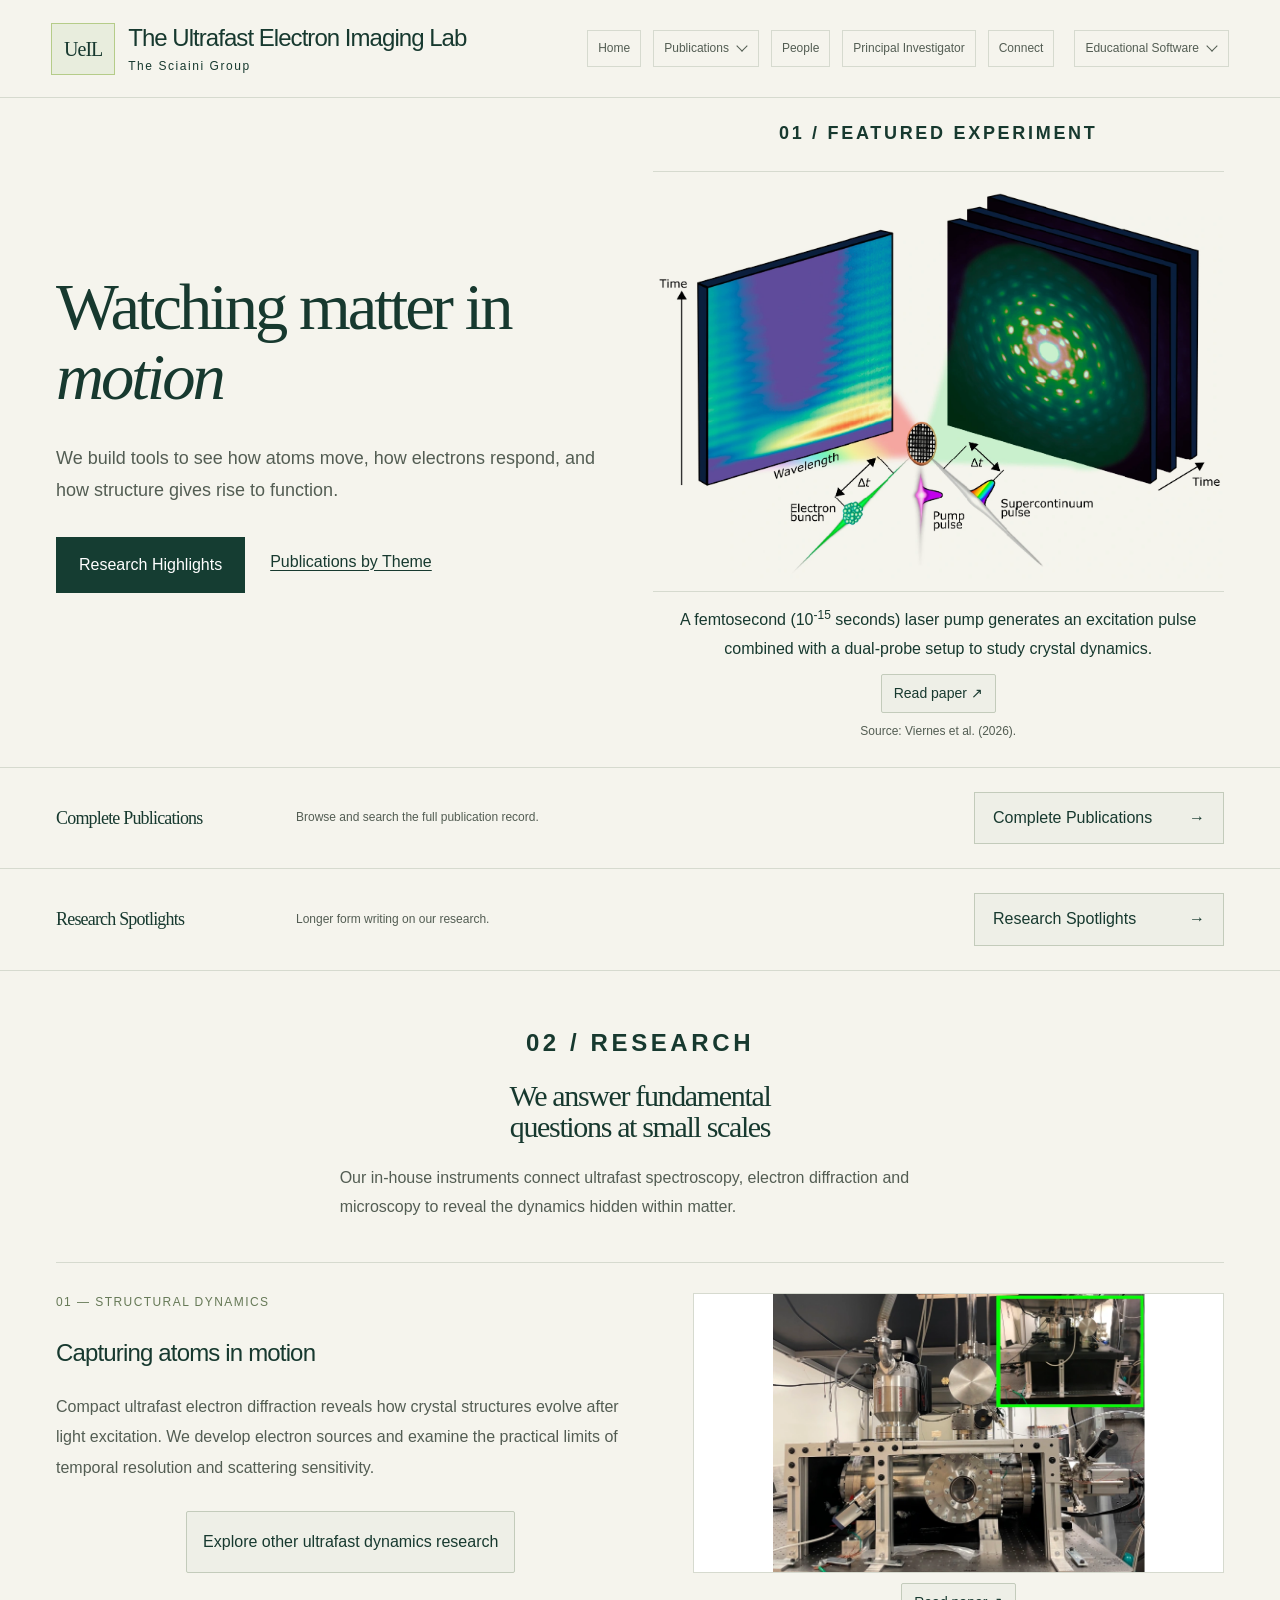
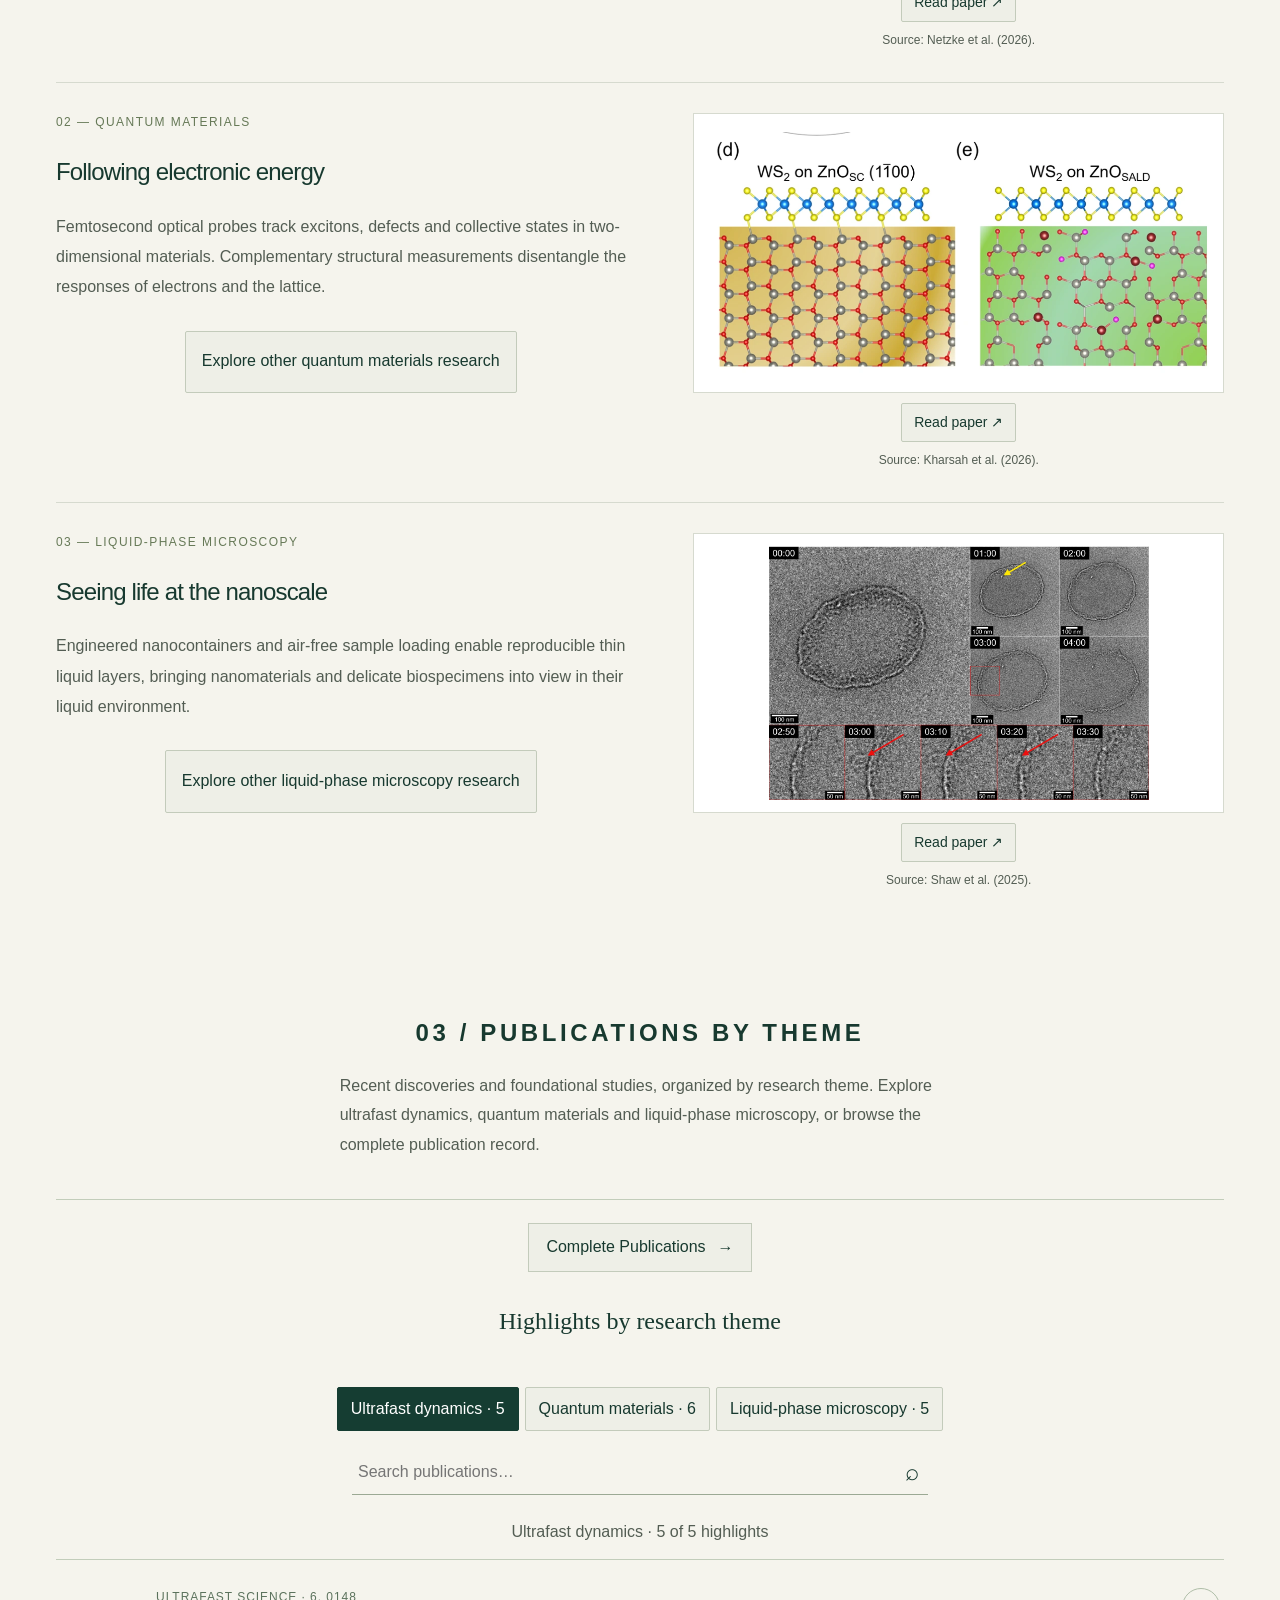
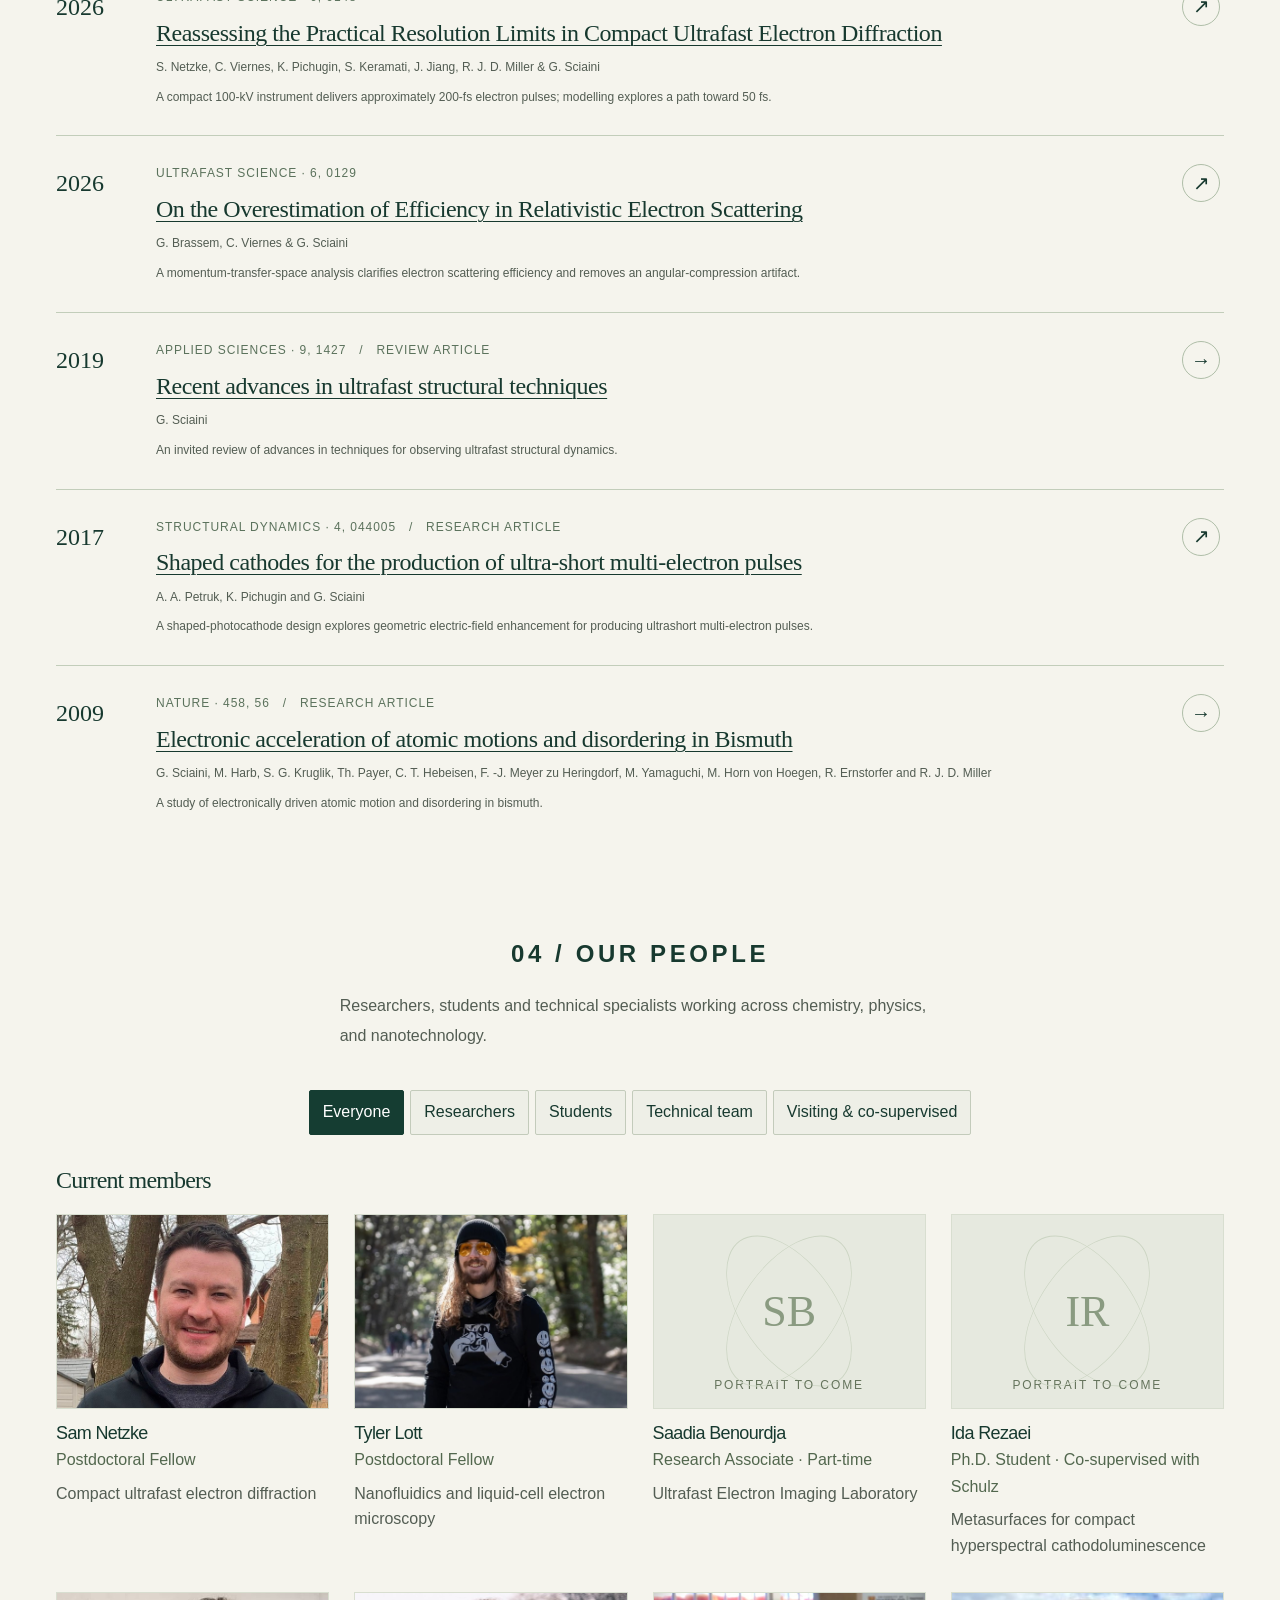
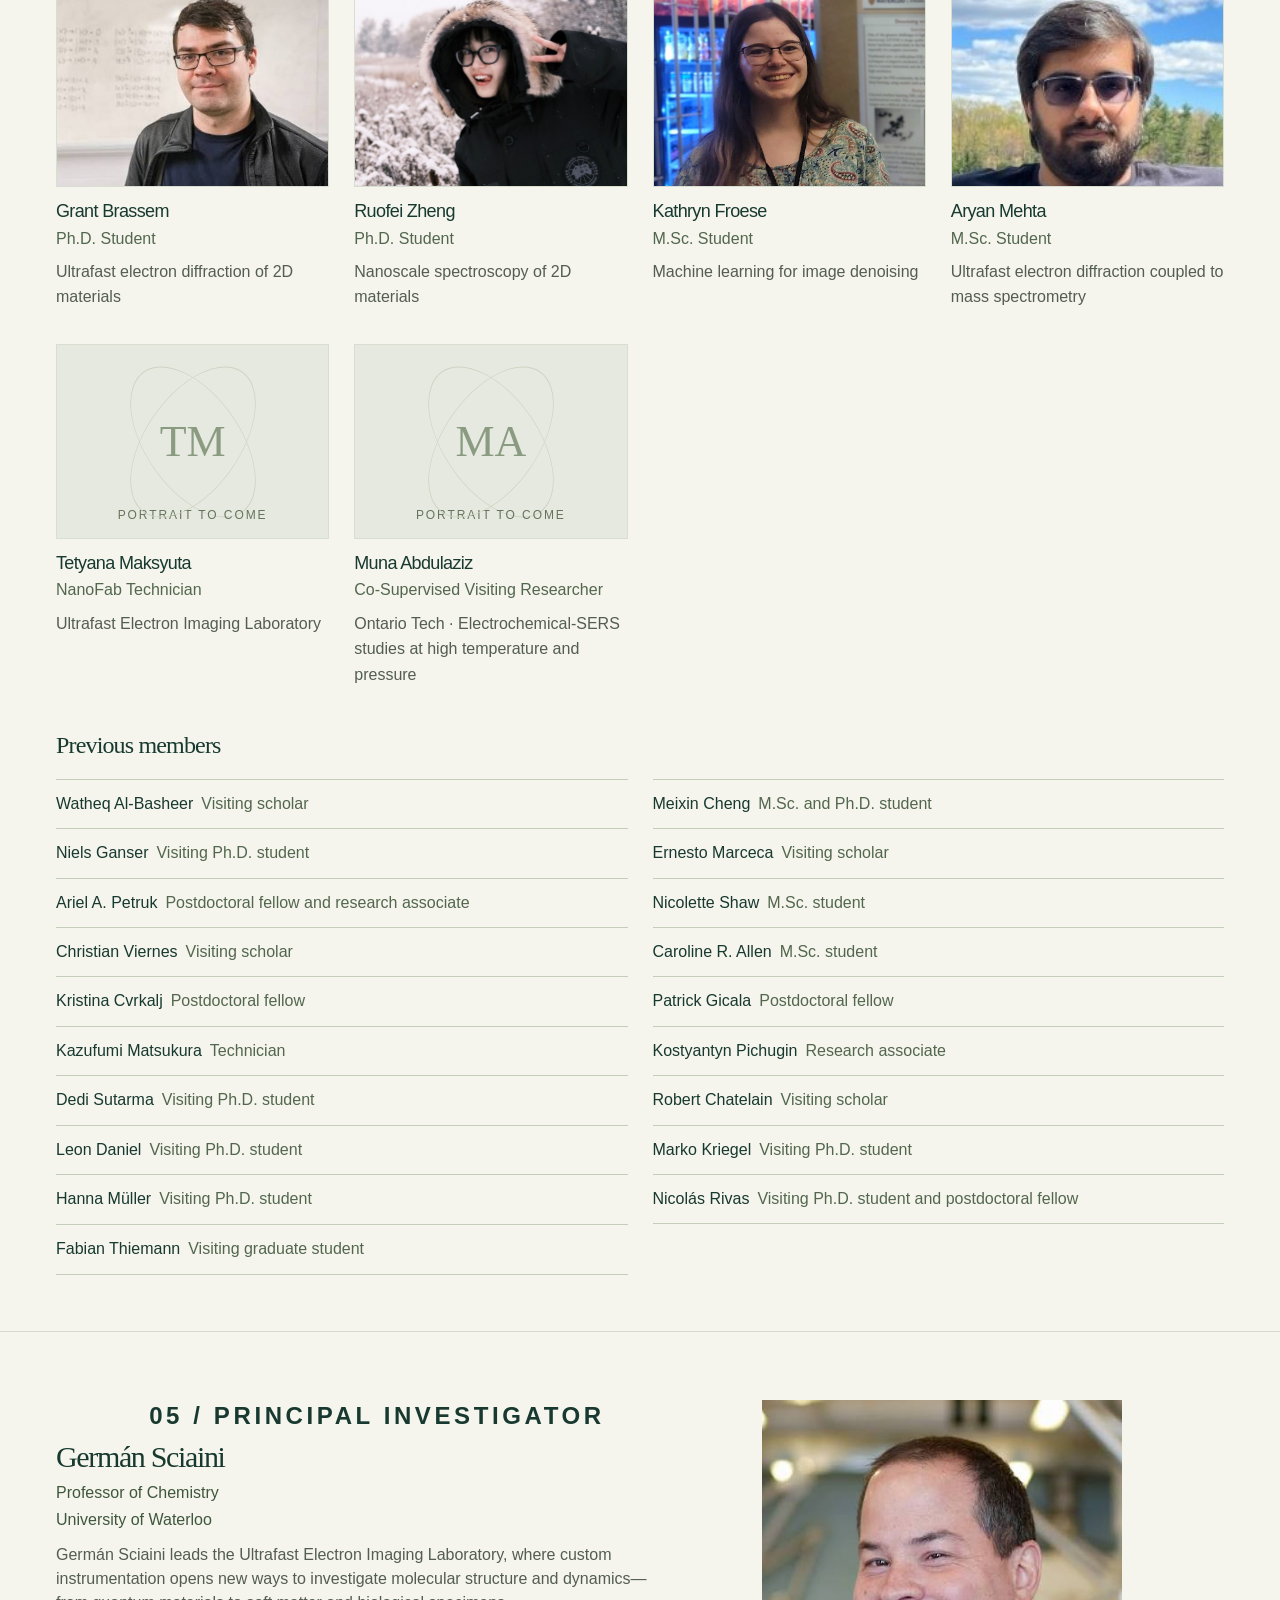
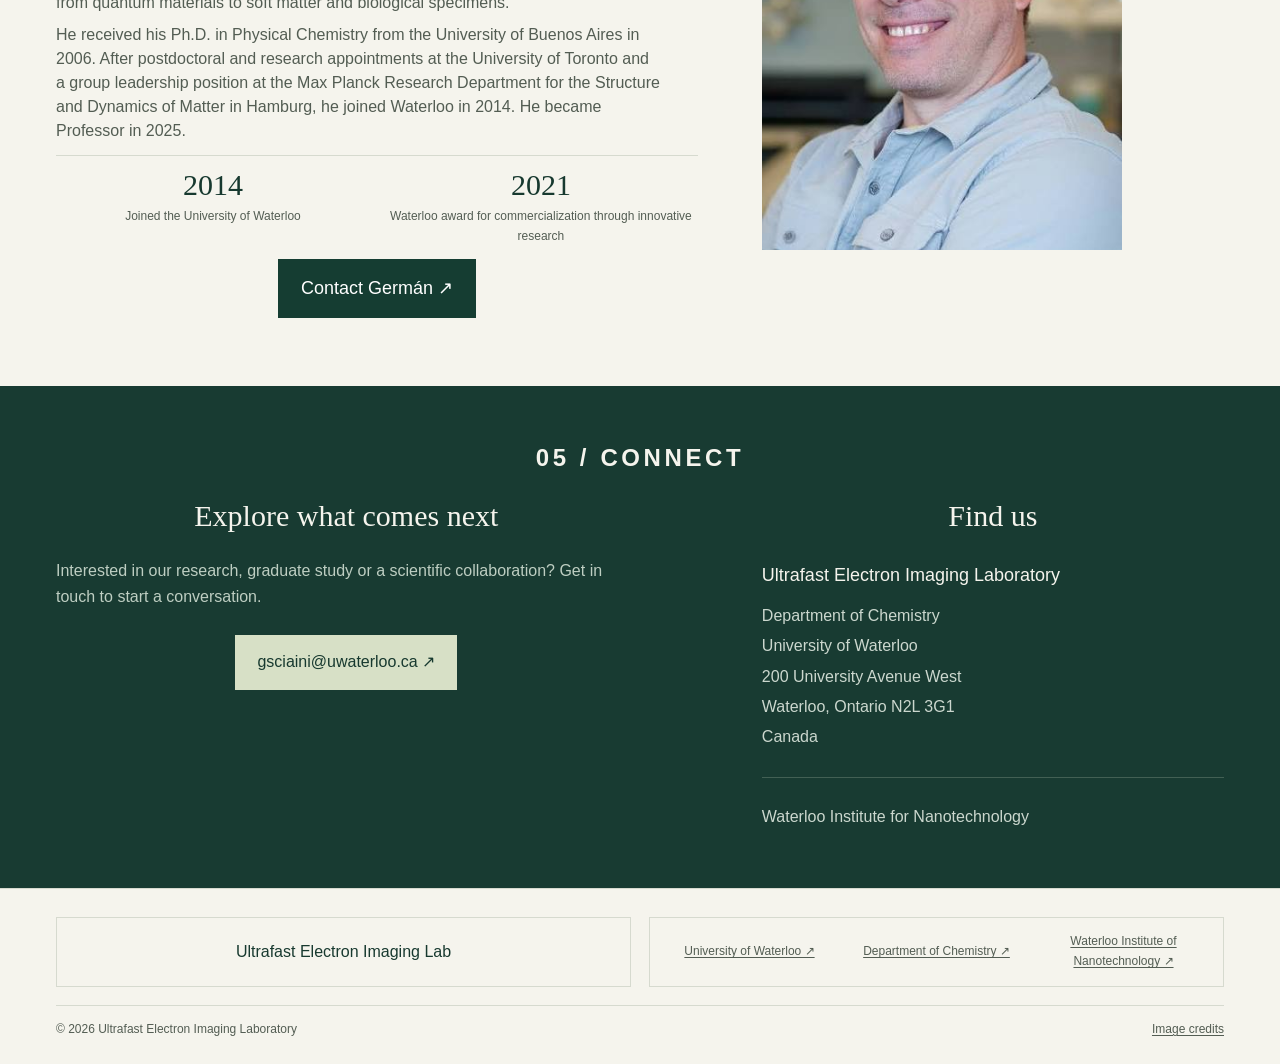
==== commit f32638e5: "done?" ====
--- a/index.html
+++ b/index.html
@@ -21,7 +21,7 @@
   <body>
     <a class="skip" href="#main">Skip to content</a>
     <header>
-      <a class="brand" href="index.html" aria-label="UeIL home"><span class="mark" aria-hidden="true">s<span>·</span></span><span>Ultrafast Electron Imaging Lab<small>Sciaini Group</small></span></a>
+      <a class="brand" href="index.html" aria-label="UeIL home"><span class="mark" aria-hidden="true">UeIL</span><span>The Ultrafast Electron Imaging Lab<small>The Sciaini Group</small></span></a>
       <button class="menu-toggle" aria-expanded="false" aria-controls="navigation">
          Menu <span>☰</span>
       </button>
@@ -34,6 +34,7 @@
             <a href="spotlight.html">Research Spotlights <span aria-hidden="true">→</span></a>
           </div>
         </div><a href="#people">People</a><a href="#pi">Principal Investigator</a>
+        <a class="nav-contact" href="#contact">Connect</a>
         <details class="education-dropdown">
           <summary>
             Educational Software <span aria-hidden="true">⌄</span>
@@ -41,7 +42,7 @@
           <div class="education-links" aria-label="Educational visualizers">
             <a href="educational-software/Hydrogen_Orbital_Visualizer.html" target="_blank" rel="noopener">Hydrogen Orbital Visualizer <span aria-hidden="true">→</span></a><a href="educational-software/Hybrid_Orbital_Visualizer.html" target="_blank" rel="noopener">Hybrid Orbital Visualizer <span aria-hidden="true">→</span></a><a href="educational-software/Molecular_Orbital_Visualizer.html" target="_blank" rel="noopener">Molecular Orbital Visualizer <span aria-hidden="true">→</span></a><small>Opens in a new tab</small>
           </div>
-        </details><a class="nav-contact" href="#contact">Connect</a>
+        </details>
       </nav>
     </header>
     <main id="main">
@@ -54,7 +55,7 @@
              We build tools to see how atoms move, how electrons respond, and how structure gives rise to function.
           </p>
           <div class="actions">
-            <a class="button" href="#research">Research Highlights</a><a class="text-link" href="#publications">Research by Theme</a>
+            <a class="button" href="#research">Research Highlights</a><a class="text-link" href="#publications">Publications by Theme</a>
           </div>
         </div>
         <figure class="hero-figure">
@@ -147,9 +148,6 @@
                03 / PUBLICATIONS BY THEME
           </div>
           <div class="section-heading">
-            <h2>
-               Literature
-            </h2>
             <p>
                Recent discoveries and foundational studies, organized by research theme. Explore ultrafast dynamics, quantum materials and liquid-phase microscopy, or browse the complete publication record.
             </p>
@@ -188,13 +186,10 @@
       <section id="people" class="people section wrap">
         <div class="section-top">
           <p class="eyebrow">
-             03 / PEOPLE
+             04 / OUR PEOPLE
           </p>
         </div>
         <div class="section-heading">
-          <h2>
-             Our people
-          </h2>
           <p>
              Researchers, students and technical specialists working across chemistry, physics, and nanotechnology.
           </p>
@@ -234,7 +229,7 @@
         <div class="wrap pi-grid">
           <div class="pi-bio">
             <p class="eyebrow">
-               04 / PRINCIPAL INVESTIGATOR
+               05 / PRINCIPAL INVESTIGATOR
             </p>
             <h2>
                Germán Sciaini
@@ -265,19 +260,19 @@
       </section>
       <section id="contact" class="contact section">
         <div class="wrap contact-grid">
+          <p class="eyebrow">
+             05 / CONNECT
+          </p>
           <div>
-            <p class="eyebrow">
-               05 / CONNECT
-            </p>
-            <h2>
-               Explore what comes next</em>
+            <h2 class="contact-heading">
+               Explore what comes next
             </h2>
             <p>
                Interested in our research, graduate study or a scientific collaboration? Get in touch to start a conversation.
             </p><a class="button light" href="mailto:gsciaini@uwaterloo.ca">gsciaini@uwaterloo.ca <span>↗</span></a>
           </div>
           <address>
-            <span class="eyebrow">FIND US</span><strong>Ultrafast Electron Imaging Laboratory</strong>Department of Chemistry<br>University of Waterloo<br>200 University Avenue West<br>Waterloo, Ontario N2L 3G1<br>Canada
+            <h2 class="contact-heading">Find us</h2><strong>Ultrafast Electron Imaging Laboratory</strong>Department of Chemistry<br>University of Waterloo<br>200 University Avenue West<br>Waterloo, Ontario N2L 3G1<br>Canada
             <div class="contact-rule">
             </div> Waterloo Institute for Nanotechnology
           </address>
@@ -289,8 +284,8 @@
         <a class="footer-name" href="index.html"><span class="footer-name-full">Ultrafast Electron Imaging Lab</span><span class="footer-name-compact">UeIL</span></a>
         <nav class="footer-affiliations" aria-label="Institutional affiliations">
           <a href="https://uwaterloo.ca/" target="_blank" rel="noopener" aria-label="University of Waterloo"><span class="footer-affiliation-full">University of Waterloo ↗</span><span class="footer-affiliation-compact" aria-hidden="true">UWaterloo</span></a>
-          <a href="https://uwaterloo.ca/chemistry/" target="_blank" rel="noopener" aria-label="Department of Chemistry"><span class="footer-affiliation-full">Department of Chemistry ↗</span><span class="footer-affiliation-compact" aria-hidden="true">Dept. Chemistry</span></a>
-          <a href="https://uwaterloo.ca/institute-nanotechnology/" target="_blank" rel="noopener" aria-label="Waterloo Institute of Nanotechnology"><span class="footer-affiliation-full">Waterloo Institute of Nanotechnology ↗</span><span class="footer-affiliation-compact" aria-hidden="true">WIN</span></a>
+          <a href="https://uwaterloo.ca/chemistry/" target="_blank" rel="noopener" aria-label="Department of Chemistry"><span class="footer-affiliation-full">Department of Chemistry&nbsp↗</span><span class="footer-affiliation-compact" aria-hidden="true">Dept. Chemistry</span></a>
+          <a href="https://uwaterloo.ca/institute-nanotechnology/" target="_blank" rel="noopener" aria-label="Waterloo Institute of Nanotechnology"><span class="footer-affiliation-full">Waterloo Institute of Nanotechnology&nbsp↗</span><span class="footer-affiliation-compact" aria-hidden="true">WIN</span></a>
         </nav>
         <div class="footer-meta">
           <span>© 2026 Ultrafast Electron Imaging Laboratory</span>
--- a/assets/css/style.css
+++ b/assets/css/style.css
@@ -169,20 +169,21 @@
 .mark {
   font-family:Georgia,serif;
   font-family:var(--font-serif);
-  font-size:56px;
-  font-size:var(--type-display-compact);
+  display:flex;
+  align-items:center;
+  justify-content:center;
+  font-size:20px;
   line-height:1;
-  border:1px solid var(--ink);
-  width:52px;
+  color:var(--ink);
+  border:1px solid #b5cc89;
+  background:#e8eddd;
+  width:64px;
   height:52px;
   text-align:center
 }
-.mark span {
-  color:#8aa16a
-}
 nav {
   display:flex;
-  gap:16px;
+  gap:12px;
   align-items:center;
   font-size:12px;
   font-size:var(--type-caption)
@@ -286,8 +287,7 @@
 }
 .education-dropdown {
   position:relative;
-  order:2;
-  margin-left:auto
+  margin-left:8px
 }
 .education-dropdown summary {
   display:flex;
@@ -314,7 +314,8 @@
   box-shadow:0 12px 30px #17392f1a
 }
 .education-dropdown[open] .education-links {
-  display:block
+  display:block;
+  margin-top:8px
 }
 .education-links a {
   display:block;
@@ -331,7 +332,6 @@
   font-size:var(--type-caption)
 }
 .nav-contact {
-  order:1;
   border:1px solid var(--line);
   padding:8px 10px;
   display:flex;
@@ -417,7 +417,7 @@
 }
 .figure-heading {
   display:flex;
-  justify-content:space-between;
+  justify-content:center;
   font-size:12px;
   font-size:var(--type-caption);
   letter-spacing:.11em;
@@ -888,11 +888,6 @@
   gap:130px;
   align-items:center
 }
-.contact h2 {
-  font-size:64px;
-  font-size:var(--type-display-mobile);
-  margin:24px 0
-}
 .contact p:not(.eyebrow) {
   max-width:450px;
   font-size:14px;
@@ -921,7 +916,7 @@
   font-size:var(--type-body);
   color:var(--paper);
   font-weight:500;
-  margin:22px 0 9px
+  margin:0 0 9px
 }
 .contact-rule {
   height:1px;
@@ -1102,10 +1097,9 @@
     font-size:var(--type-title-sm)
   }
   .mark {
-    width:44px;
+    width:56px;
     height:44px;
-    font-size:44px;
-    font-size:var(--type-heading-xl)
+    font-size:18px
   }
   .menu-toggle {
     display:block;
@@ -1134,7 +1128,7 @@
     align-items:center;
     font-size:14px;
     font-size:var(--type-small);
-    gap:0;
+    gap:4px;
     text-align:center
   }
   nav.open {
@@ -1148,7 +1142,7 @@
   nav>a {
     width:100%;
     min-height:28px;
-    margin:1px 0;
+    margin:0;
     padding:4px 10px
   }
   .publications-nav {
@@ -1158,7 +1152,7 @@
   .publications-nav>a {
     width:100%;
     min-height:28px;
-    margin:1px 0;
+    margin:0;
     padding:4px 10px
   }
   .publications-menu {
@@ -1166,7 +1160,7 @@
     position:static;
     width:100%;
     min-width:0;
-    margin:0 0 3px;
+    margin:0;
     padding:0 4px;
     text-align:center;
     box-shadow:none
@@ -1184,7 +1178,7 @@
   .education-dropdown {
     align-self:stretch;
     width:100%;
-    margin-left:0;
+    margin:0;
     padding:0
   }
   .education-dropdown summary {
@@ -1198,7 +1192,7 @@
     position:static;
     width:100%;
     min-width:0;
-    margin:0 0 3px;
+    margin:4px 0 0;
     padding:4px;
     text-align:center;
     box-shadow:none
@@ -1217,7 +1211,7 @@
     justify-content:center;
     min-height:28px;
     padding:4px 10px;
-    margin:2px auto 0
+    margin:0 auto
   }
 }
 @media(max-width:800px) {
@@ -1229,10 +1223,9 @@
     font-size:var(--type-title-sm)
   }
   .mark {
-    width:44px;
+    width:56px;
     height:44px;
-    font-size:44px;
-    font-size:var(--type-heading-xl)
+    font-size:18px
   }
   .brand small {
     font-size:12px;
@@ -1263,7 +1256,7 @@
     align-items:center;
     font-size:14px;
     font-size:var(--type-small);
-    gap:0;
+    gap:4px;
     text-align:center
   }
   nav.open {
@@ -1277,7 +1270,7 @@
   nav>a {
     width:100%;
     min-height:28px;
-    margin:1px 0;
+    margin:0;
     padding:4px 10px
   }
   .publications-nav {
@@ -1287,7 +1280,7 @@
   .publications-nav>a {
     width:100%;
     min-height:28px;
-    margin:1px 0;
+    margin:0;
     padding:4px 10px
   }
   .publications-menu {
@@ -1295,7 +1288,7 @@
     position:static;
     width:100%;
     min-width:0;
-    margin:0 0 3px;
+    margin:0;
     padding:0 4px;
     text-align:center;
     box-shadow:none
@@ -1313,7 +1306,7 @@
   .education-dropdown {
     align-self:stretch;
     width:100%;
-    margin-left:0;
+    margin:0;
     padding:0
   }
   .education-dropdown summary {
@@ -1327,7 +1320,7 @@
     position:static;
     width:100%;
     min-width:0;
-    margin:0 0 3px;
+    margin:4px 0 0;
     padding:4px;
     text-align:center;
     box-shadow:none
@@ -1346,7 +1339,7 @@
     justify-content:center;
     min-height:28px;
     padding:4px 10px;
-    margin:2px auto 0
+    margin:0 auto
   }
   .hero {
     grid-template-columns:1fr;
@@ -1449,10 +1442,6 @@
   .contact-grid {
     gap:35px
   }
-  .contact h2 {
-    font-size:56px;
-    font-size:var(--type-display-compact)
-  }
 }
 @media(max-width:540px) {
   html {
@@ -1471,10 +1460,10 @@
     overflow-wrap:anywhere
   }
   .mark {
-    flex:0 0 38px;
-    width:38px;
+    flex:0 0 52px;
+    width:52px;
     height:38px;
-    font-size:38px
+    font-size:17px
   }
   .menu-toggle {
     flex-shrink:0;
@@ -1591,10 +1580,6 @@
   .contact-grid {
     grid-template-columns:1fr;
     gap:48px
-  }
-  .contact h2 {
-    font-size:56px;
-    font-size:var(--type-display-compact)
   }
   .contact address {
     border-top:1px solid #4b665b;
@@ -2143,11 +2128,28 @@
   }
 }
 :root {
-  --reading-measure:68ch
+  --reading-measure:60ch
 }
 .section-top {
   display:block;
   margin-bottom:22px
+}
+#research .section-top .eyebrow,
+#publications .section-top .eyebrow,
+#people .section-top .eyebrow,
+#pi .pi-bio>.eyebrow,
+#contact .contact-grid>.eyebrow {
+  font-size:var(--type-title-md);
+  text-align:center
+}
+#research .section-heading h2,
+#pi .pi-bio h2 {
+  font-size:var(--type-title-lg)
+}
+#research .section-heading h2 {
+  margin-left:auto;
+  margin-right:auto;
+  text-align:center
 }
 .section-top .section-note {
   display:block;
@@ -2159,11 +2161,26 @@
   max-width:var(--reading-measure);
   margin-bottom:40px
 }
+#research .section-heading,
+#publications .section-heading,
+#people .section-heading {
+  width:min(100%,var(--reading-measure));
+  margin-left:auto;
+  margin-right:auto
+}
+#research .section-top,
+#publications .section-top,
+#people .section-top {
+  width:min(100%,var(--reading-measure));
+  margin-left:auto;
+  margin-right:auto
+}
 .section-heading h2 {
   max-width:24ch
 }
 .section-heading>p {
-  max-width:68ch;
+  width:100%;
+  max-width:100%;
   margin-top:20px
 }
 .hero-copy,.pi-bio,.contact-grid>div,.gallery-copy {
@@ -2308,15 +2325,34 @@
 }
 .contact-grid {
   grid-template-columns:minmax(0,1fr) minmax(250px,.72fr);
-  gap:64px;
+  column-gap:64px;
+  row-gap:24px;
   align-items:start
+}
+#contact .contact-grid>.eyebrow {
+  grid-column:1/-1
 }
 .contact-grid>div,.contact-grid address {
   max-width:58ch;
   text-align:left
 }
-.contact h2 {
-  max-width:16ch
+.contact-heading {
+  display:block;
+  margin:0 0 24px;
+  color:var(--paper);
+  font-family:var(--font-serif);
+  font-size:var(--type-title-lg);
+  font-weight:400;
+  letter-spacing:normal;
+  line-height:1.2;
+  max-width:none;
+  text-align:center;
+  text-transform:none
+}
+#contact .contact-grid>div>.button {
+  display:table;
+  margin-left:auto;
+  margin-right:auto
 }
 .contact-grid address {
   justify-self:stretch
@@ -2339,6 +2375,15 @@
   border-bottom:1px solid #c2cdba
 }
 @media(max-width:800px) {
+  .contact-grid>div,.contact-grid address {
+    margin-left:auto;
+    margin-right:auto;
+    text-align:center
+  }
+  .contact p:not(.eyebrow) {
+    margin-left:auto;
+    margin-right:auto
+  }
   .section-heading {
     max-width:68ch
   }
@@ -2830,6 +2875,10 @@
   justify-content:center;
   width:100%
 }
+#people .people-tabs {
+  justify-content:center;
+  width:100%
+}
 .publications .publication-controls .search {
   width:min(100%,36rem);
   margin:0 auto
@@ -2837,3 +2886,8 @@
 .publications #result-count {
   text-align:center
 }
+@media(max-width:1100px) {
+  nav.open .nav-contact+.education-dropdown {
+    margin-top:8px
+  }
+}
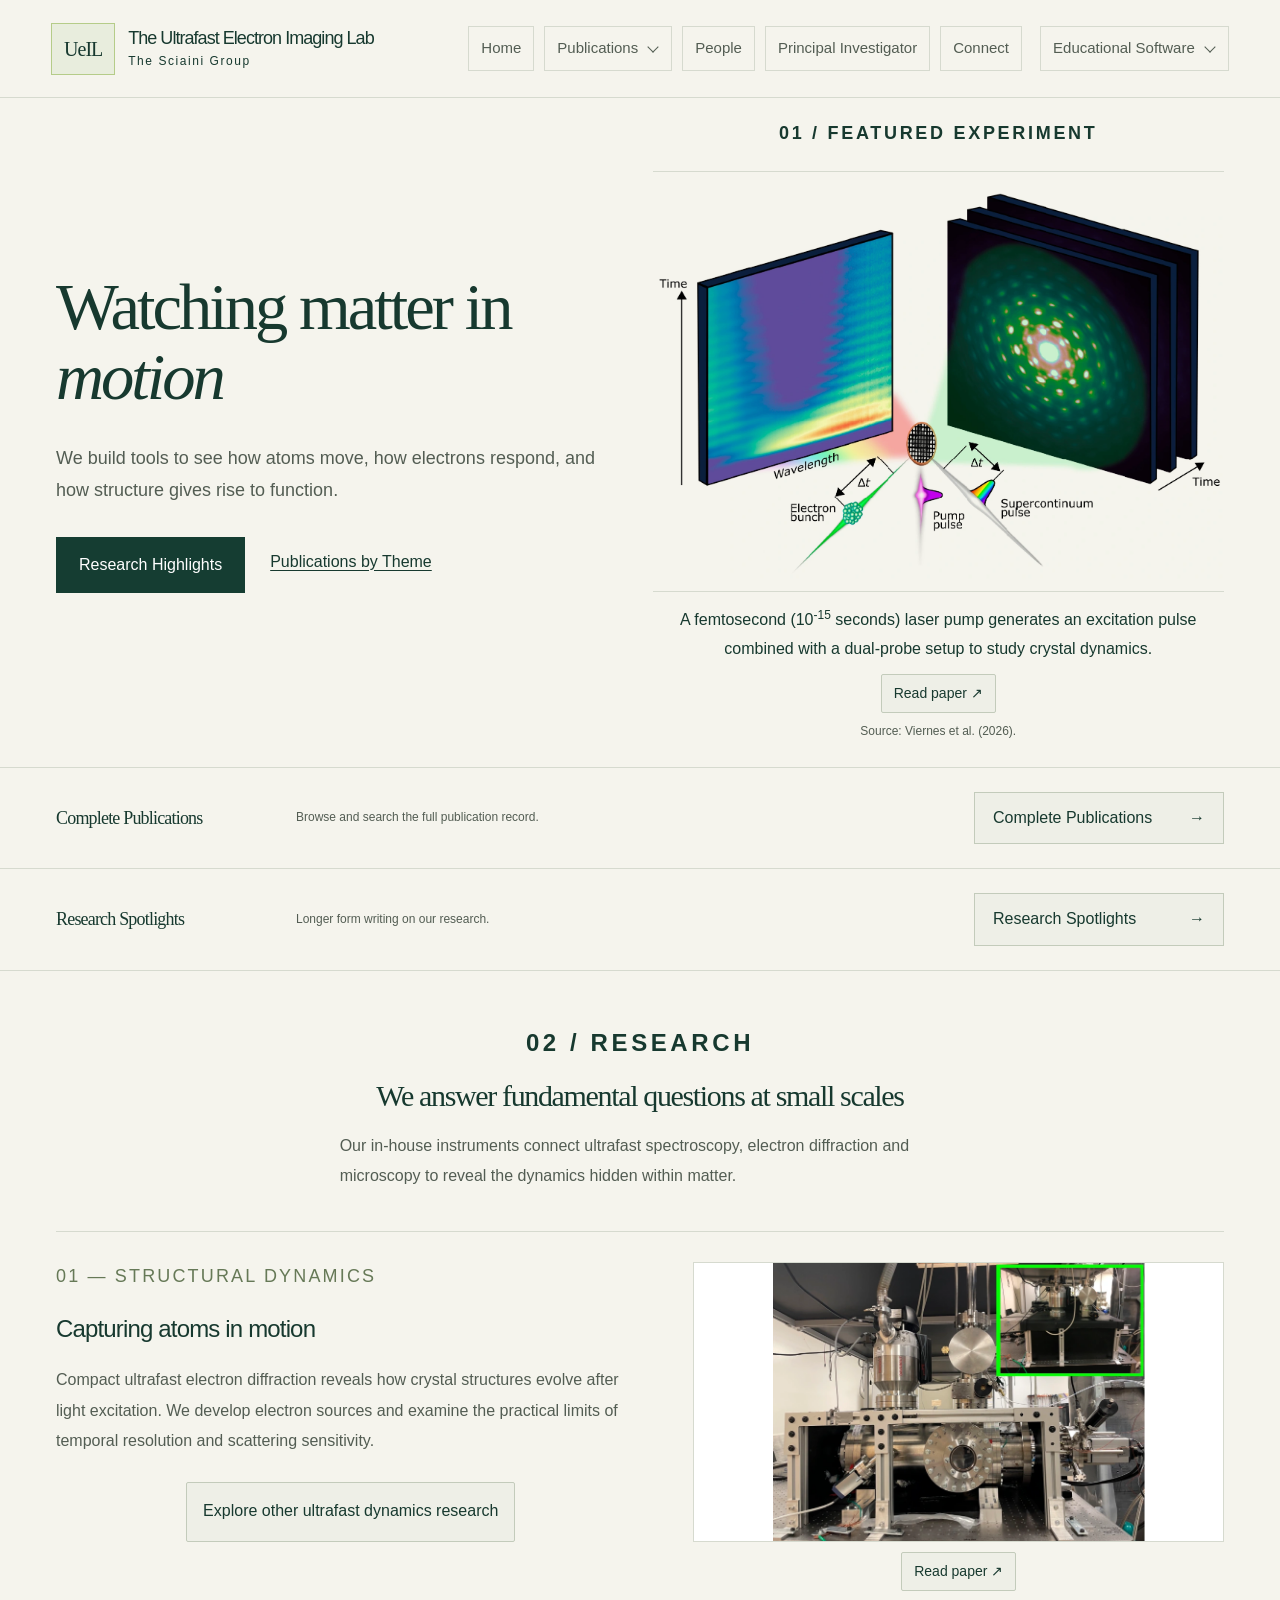
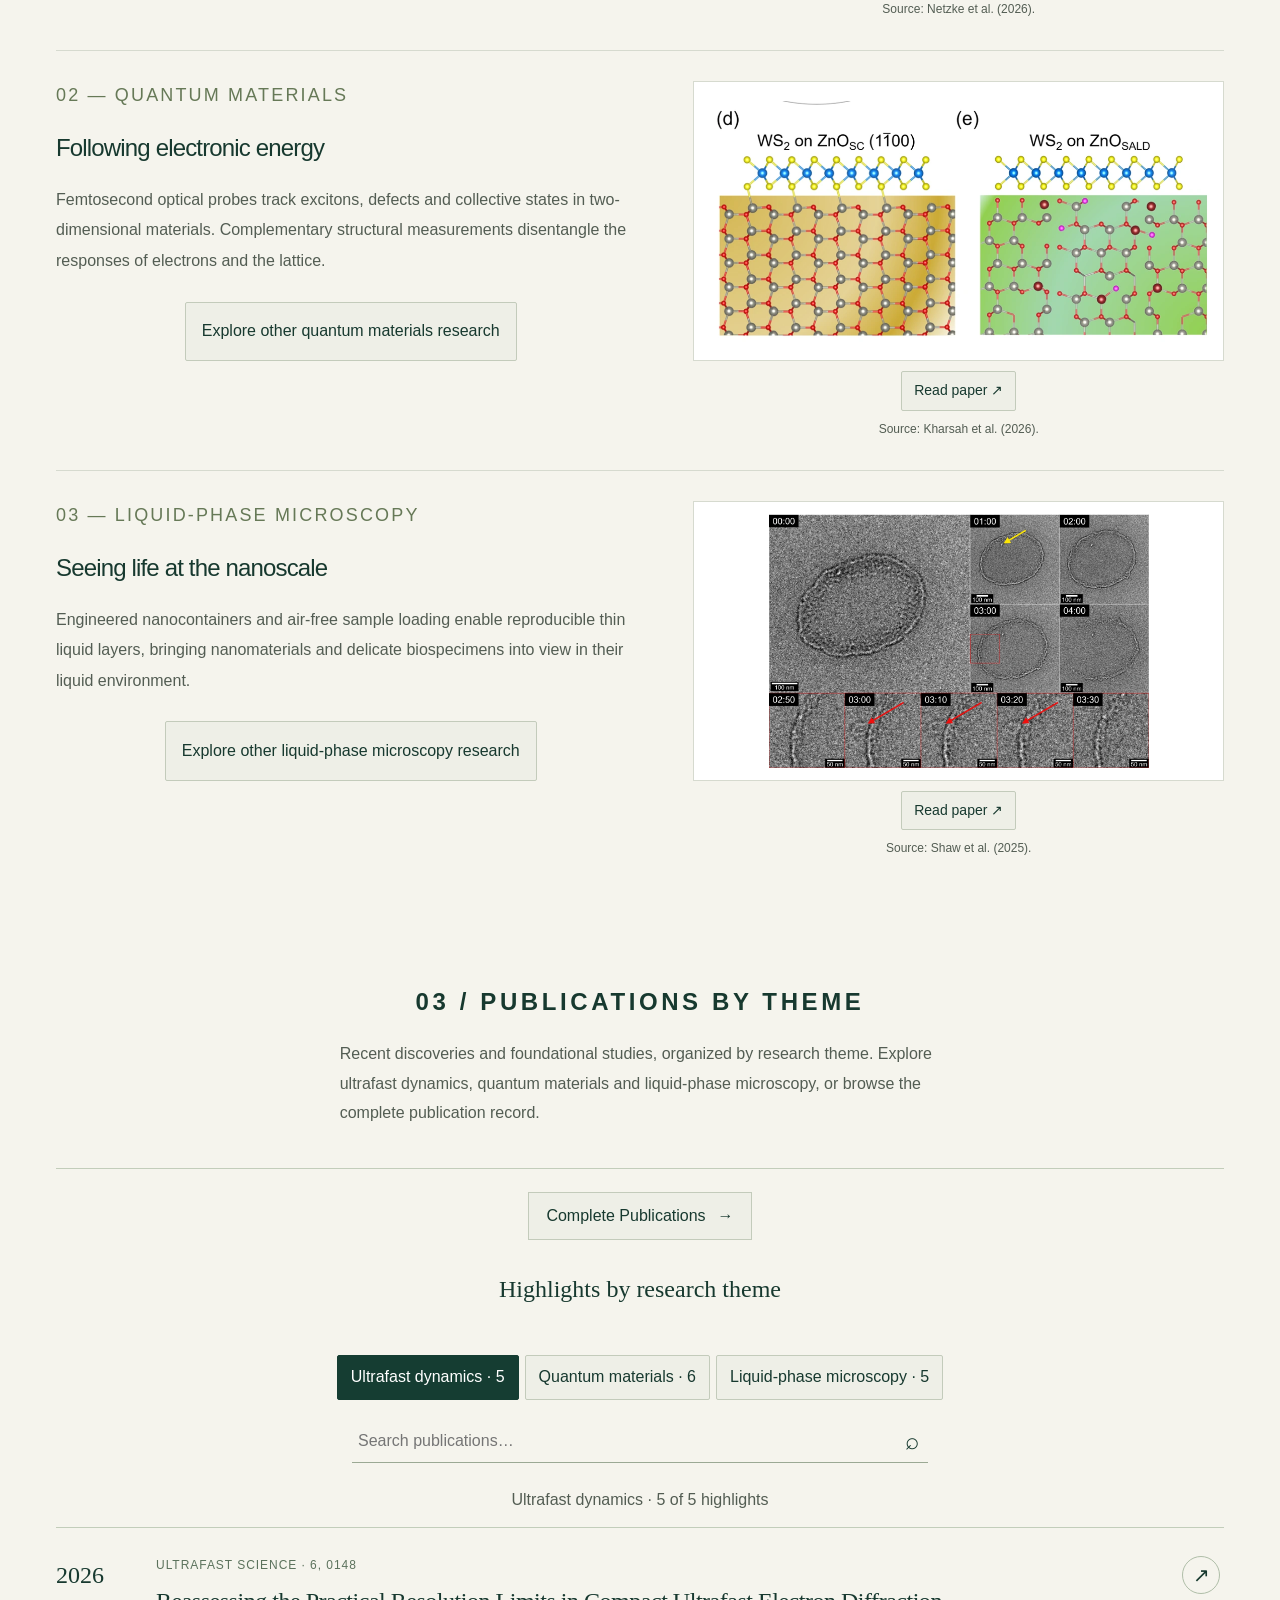
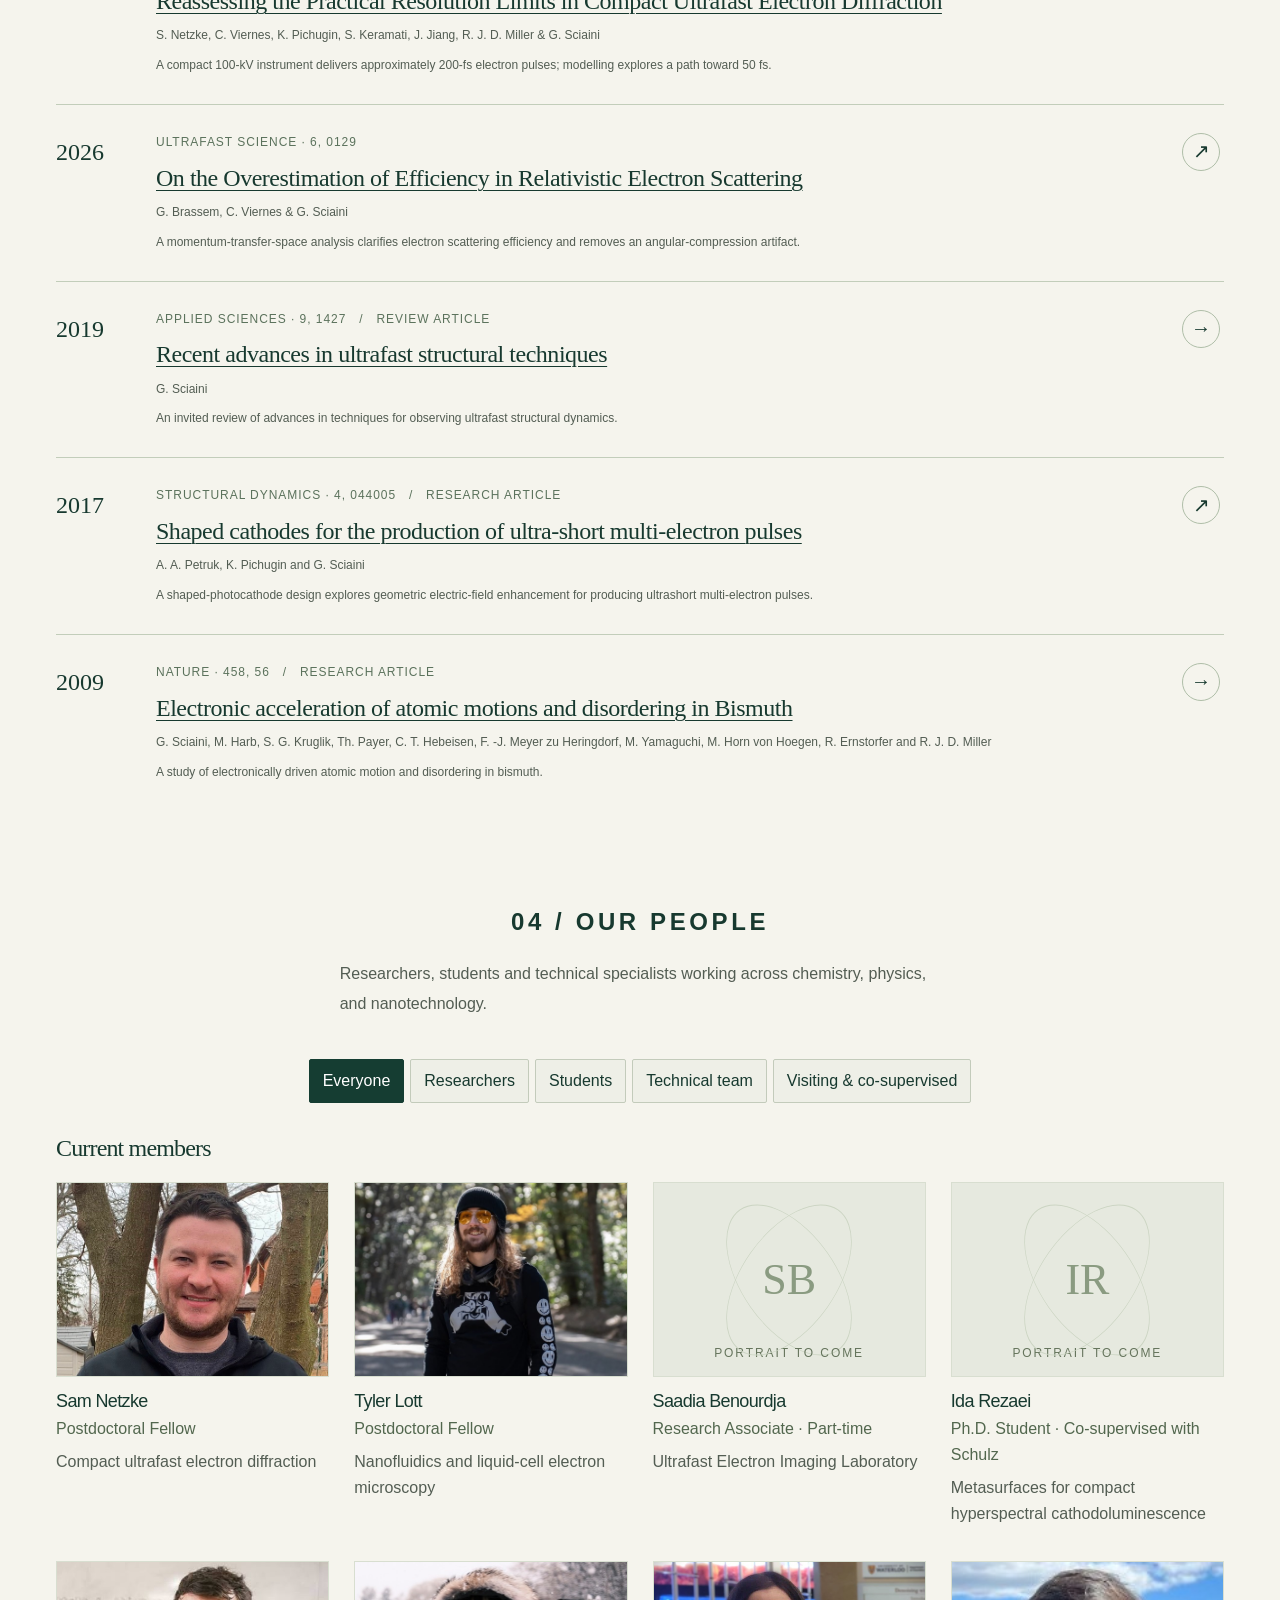
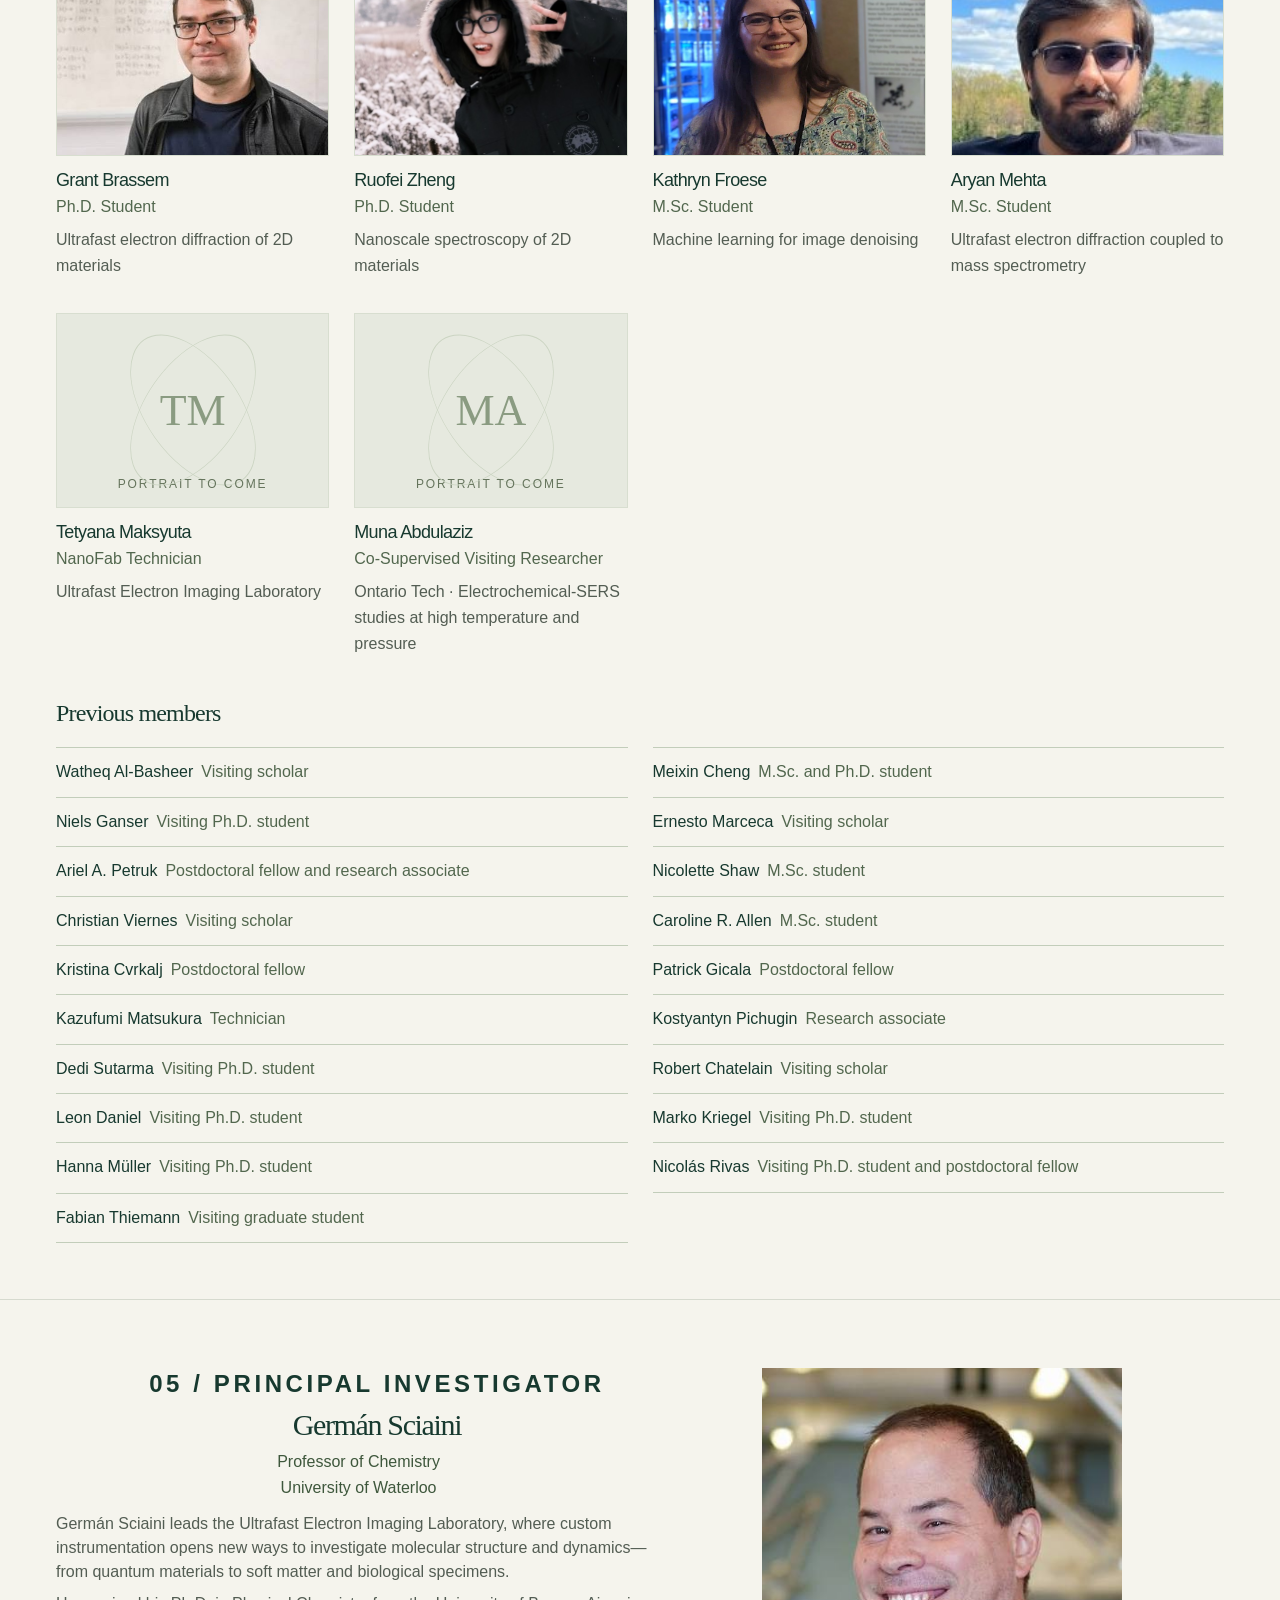
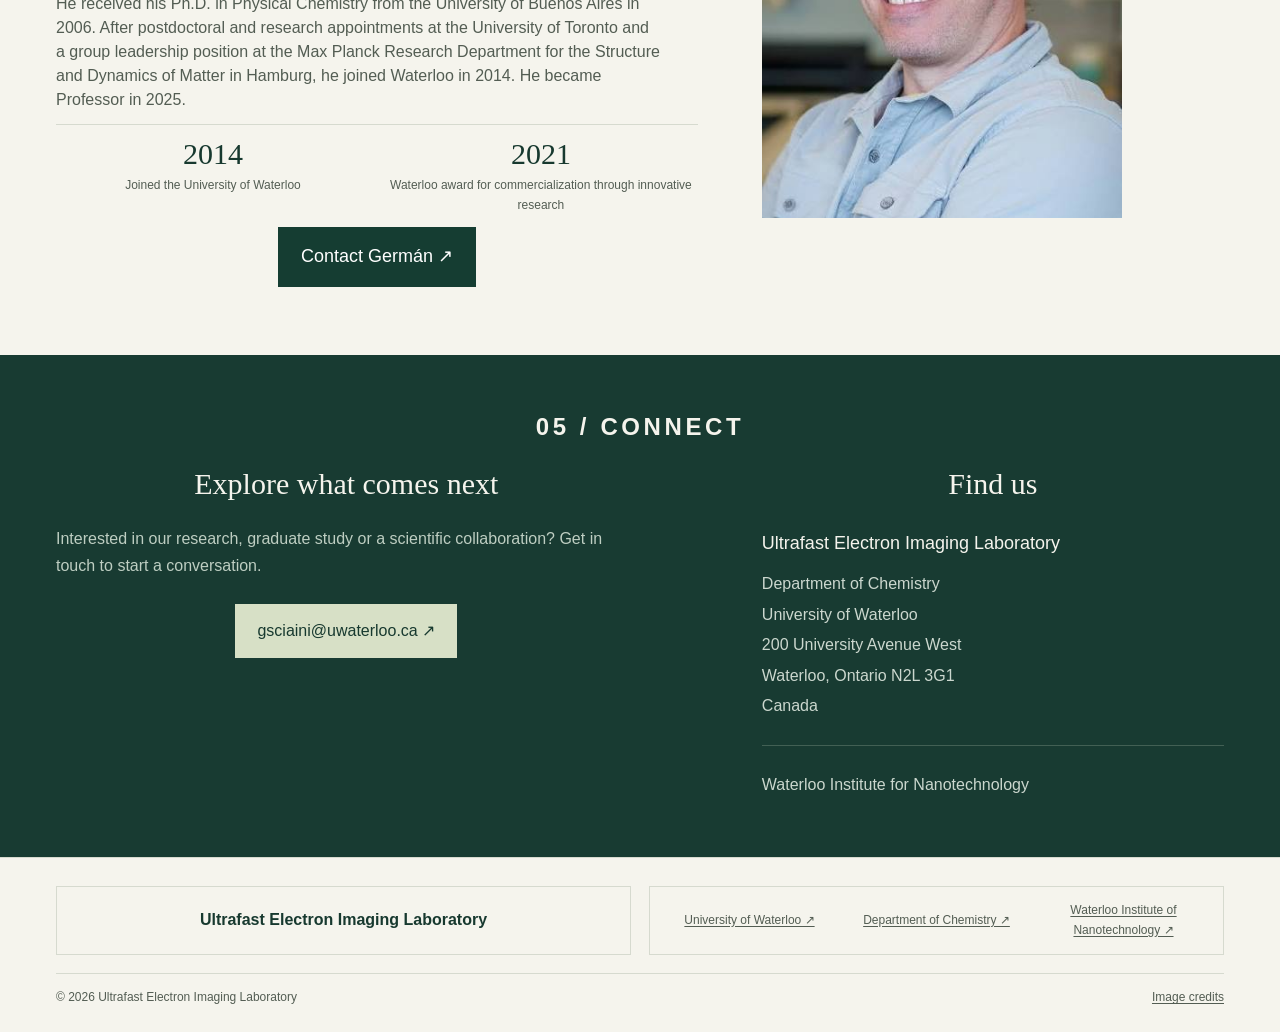
==== commit f9c00ee8: "text size and navigation adjustments" ====
--- a/index.html
+++ b/index.html
@@ -281,11 +281,11 @@
     </main>
     <footer class="site-footer">
       <div class="wrap footer-inner">
-        <a class="footer-name" href="index.html"><span class="footer-name-full">Ultrafast Electron Imaging Lab</span><span class="footer-name-compact">UeIL</span></a>
+        <a class="footer-name" href="index.html">Ultrafast Electron Imaging Laboratory</a>
         <nav class="footer-affiliations" aria-label="Institutional affiliations">
-          <a href="https://uwaterloo.ca/" target="_blank" rel="noopener" aria-label="University of Waterloo"><span class="footer-affiliation-full">University of Waterloo ↗</span><span class="footer-affiliation-compact" aria-hidden="true">UWaterloo</span></a>
-          <a href="https://uwaterloo.ca/chemistry/" target="_blank" rel="noopener" aria-label="Department of Chemistry"><span class="footer-affiliation-full">Department of Chemistry&nbsp↗</span><span class="footer-affiliation-compact" aria-hidden="true">Dept. Chemistry</span></a>
-          <a href="https://uwaterloo.ca/institute-nanotechnology/" target="_blank" rel="noopener" aria-label="Waterloo Institute of Nanotechnology"><span class="footer-affiliation-full">Waterloo Institute of Nanotechnology&nbsp↗</span><span class="footer-affiliation-compact" aria-hidden="true">WIN</span></a>
+          <a href="https://uwaterloo.ca/" target="_blank" rel="noopener" aria-label="University of Waterloo"><span class="footer-affiliation-full">University of Waterloo&nbsp↗</span></a>
+          <a href="https://uwaterloo.ca/chemistry/" target="_blank" rel="noopener" aria-label="Department of Chemistry"><span class="footer-affiliation-full">Department of Chemistry&nbsp↗</span></a>
+          <a href="https://uwaterloo.ca/institute-nanotechnology/" target="_blank" rel="noopener" aria-label="Waterloo Institute of Nanotechnology"><span class="footer-affiliation-full">Waterloo Institute of Nanotechnology&nbsp↗</span></a>
         </nav>
         <div class="footer-meta">
           <span>© 2026 Ultrafast Electron Imaging Laboratory</span>
--- a/assets/css/style.css
+++ b/assets/css/style.css
@@ -159,6 +159,10 @@
   line-height:1.2;
   letter-spacing:-.04em
 }
+.brand>span:last-child {
+  font-size:18px;
+  line-height:1.15
+}
 .brand small {
   font-size:12px;
   font-size:var(--type-caption);
@@ -251,7 +255,7 @@
   display:none;
   position:absolute;
   top:100%;
-  left:-12px;
+  left:0;
   z-index:11;
   min-width:205px;
   padding:8px;
@@ -342,6 +346,45 @@
 }
 .menu-toggle {
   display:none
+}
+@media(min-width:1101px) {
+  header>nav {
+    gap:10px;
+    align-items:stretch;
+    font-size:15px
+  }
+  header>nav>.publications-nav,
+  header>nav>.education-dropdown {
+    display:flex;
+    align-items:stretch
+  }
+  header>nav>a,
+  header>nav>.publications-nav>a,
+  header>nav>.education-dropdown>summary,
+  header>nav>.nav-contact {
+    min-height:42px;
+    padding:9px 12px
+  }
+  header>nav>.publications-nav>a,
+  header>nav>.education-dropdown>summary {
+    gap:9px
+  }
+  header .publications-menu {
+    min-width:230px;
+    padding:10px
+  }
+  header .publications-menu a,
+  header .education-links a {
+    padding:10px 12px;
+    line-height:1.35
+  }
+  header .education-links {
+    min-width:290px;
+    padding:10px
+  }
+  header .education-links small {
+    padding:8px 12px 5px
+  }
 }
 .hero {
   display:grid;
@@ -526,8 +569,8 @@
   transform:scale(1.035)
 }
 .topic-number {
-  font-size:12px;
-  font-size:var(--type-caption);
+  font-size:16px;
+  font-size:var(--type-body);
   letter-spacing:.12em;
   color:#667957
 }
@@ -1091,10 +1134,6 @@
 @media(max-width:1100px) {
   header {
     height:80px
-  }
-  .brand {
-    font-size:20px;
-    font-size:var(--type-title-sm)
   }
   .mark {
     width:56px;
@@ -1218,10 +1257,6 @@
   header {
     height:80px
   }
-  .brand {
-    font-size:20px;
-    font-size:var(--type-title-sm)
-  }
   .mark {
     width:56px;
     height:44px;
@@ -2146,6 +2181,14 @@
 #pi .pi-bio h2 {
   font-size:var(--type-title-lg)
 }
+#pi .pi-bio>h2,
+#pi .pi-bio>.pi-role {
+  text-align:center
+}
+#pi .pi-bio>h2 {
+  margin-left:auto;
+  margin-right:auto
+}
 #research .section-heading h2 {
   margin-left:auto;
   margin-right:auto;
@@ -2174,9 +2217,6 @@
   width:min(100%,var(--reading-measure));
   margin-left:auto;
   margin-right:auto
-}
-.section-heading h2 {
-  max-width:24ch
 }
 .section-heading>p {
   width:100%;
@@ -2744,20 +2784,6 @@
   font-size:inherit;
   margin-left:0
 }
-.site-footer .footer-name-full {
-  display:none
-}
-.site-footer .footer-name-compact {
-  display:inline
-}
-@media(min-width:680px) {
-  .site-footer .footer-name-full {
-    display:inline
-  }
-  .site-footer .footer-name-compact {
-    display:none
-  }
-}
 .site-footer .footer-affiliations {
   display:grid;
   grid-template-columns:repeat(3,minmax(0,1fr));
@@ -2788,17 +2814,6 @@
   text-align:center;
   overflow-wrap:anywhere
 }
-.site-footer .footer-affiliation-compact {
-  display:none
-}
-@media(max-width:600px) {
-  .site-footer .footer-affiliation-full {
-    display:none
-  }
-  .site-footer .footer-affiliation-compact {
-    display:inline
-  }
-}
 .site-footer .footer-affiliations a:hover,
 .site-footer .footer-affiliations a:focus-visible {
   color:var(--ink);
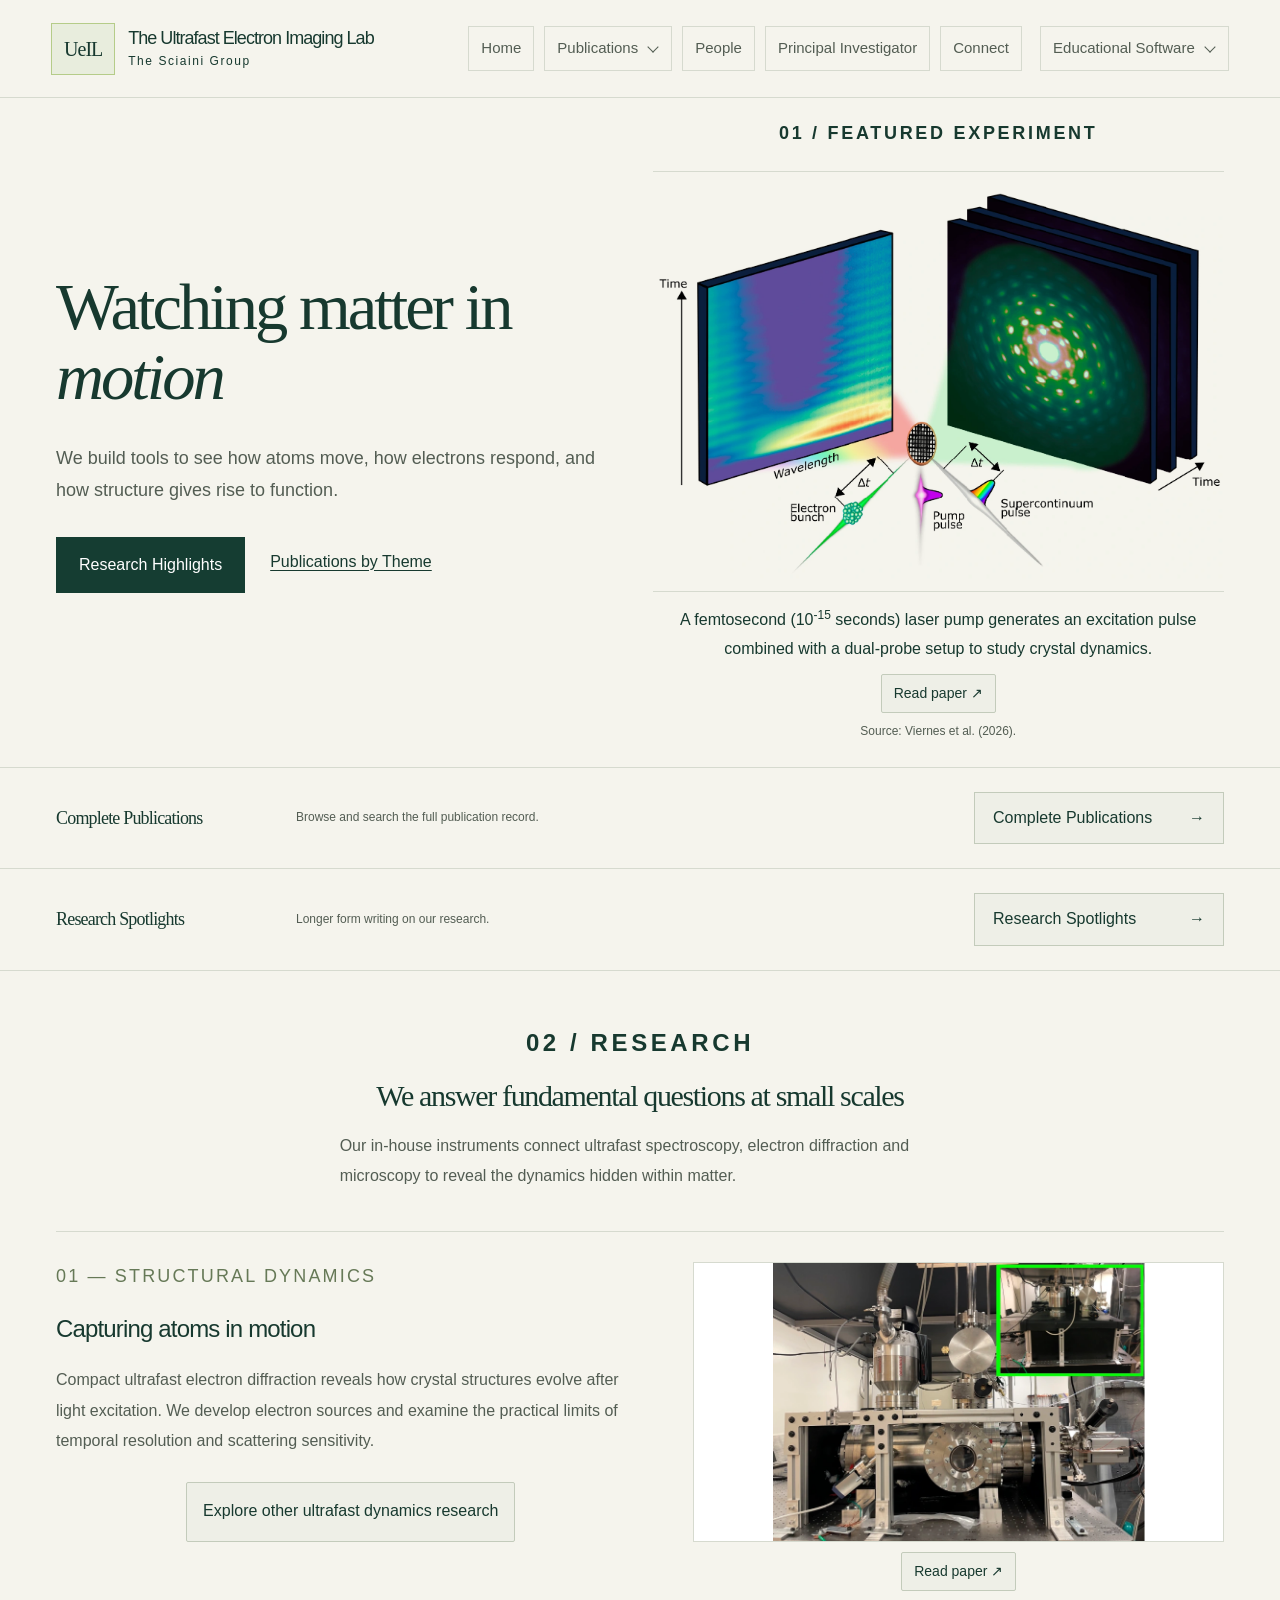
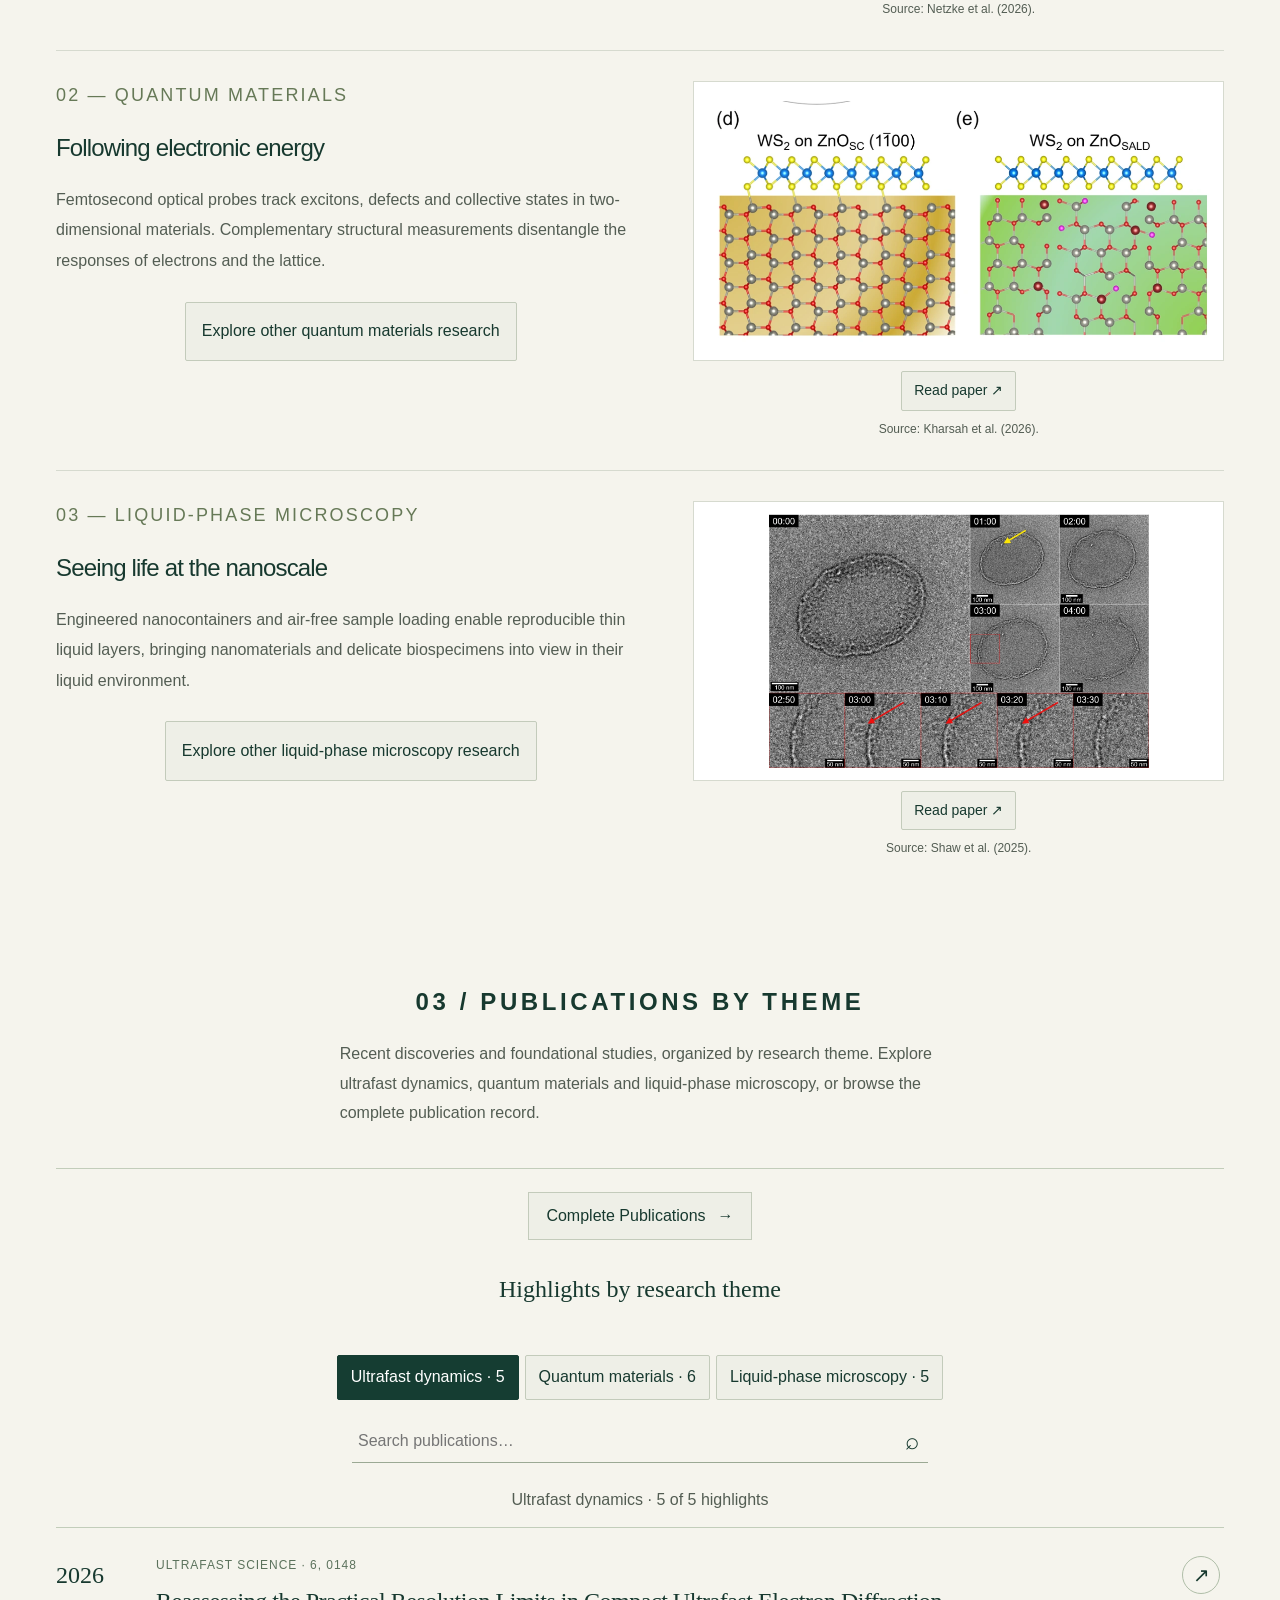
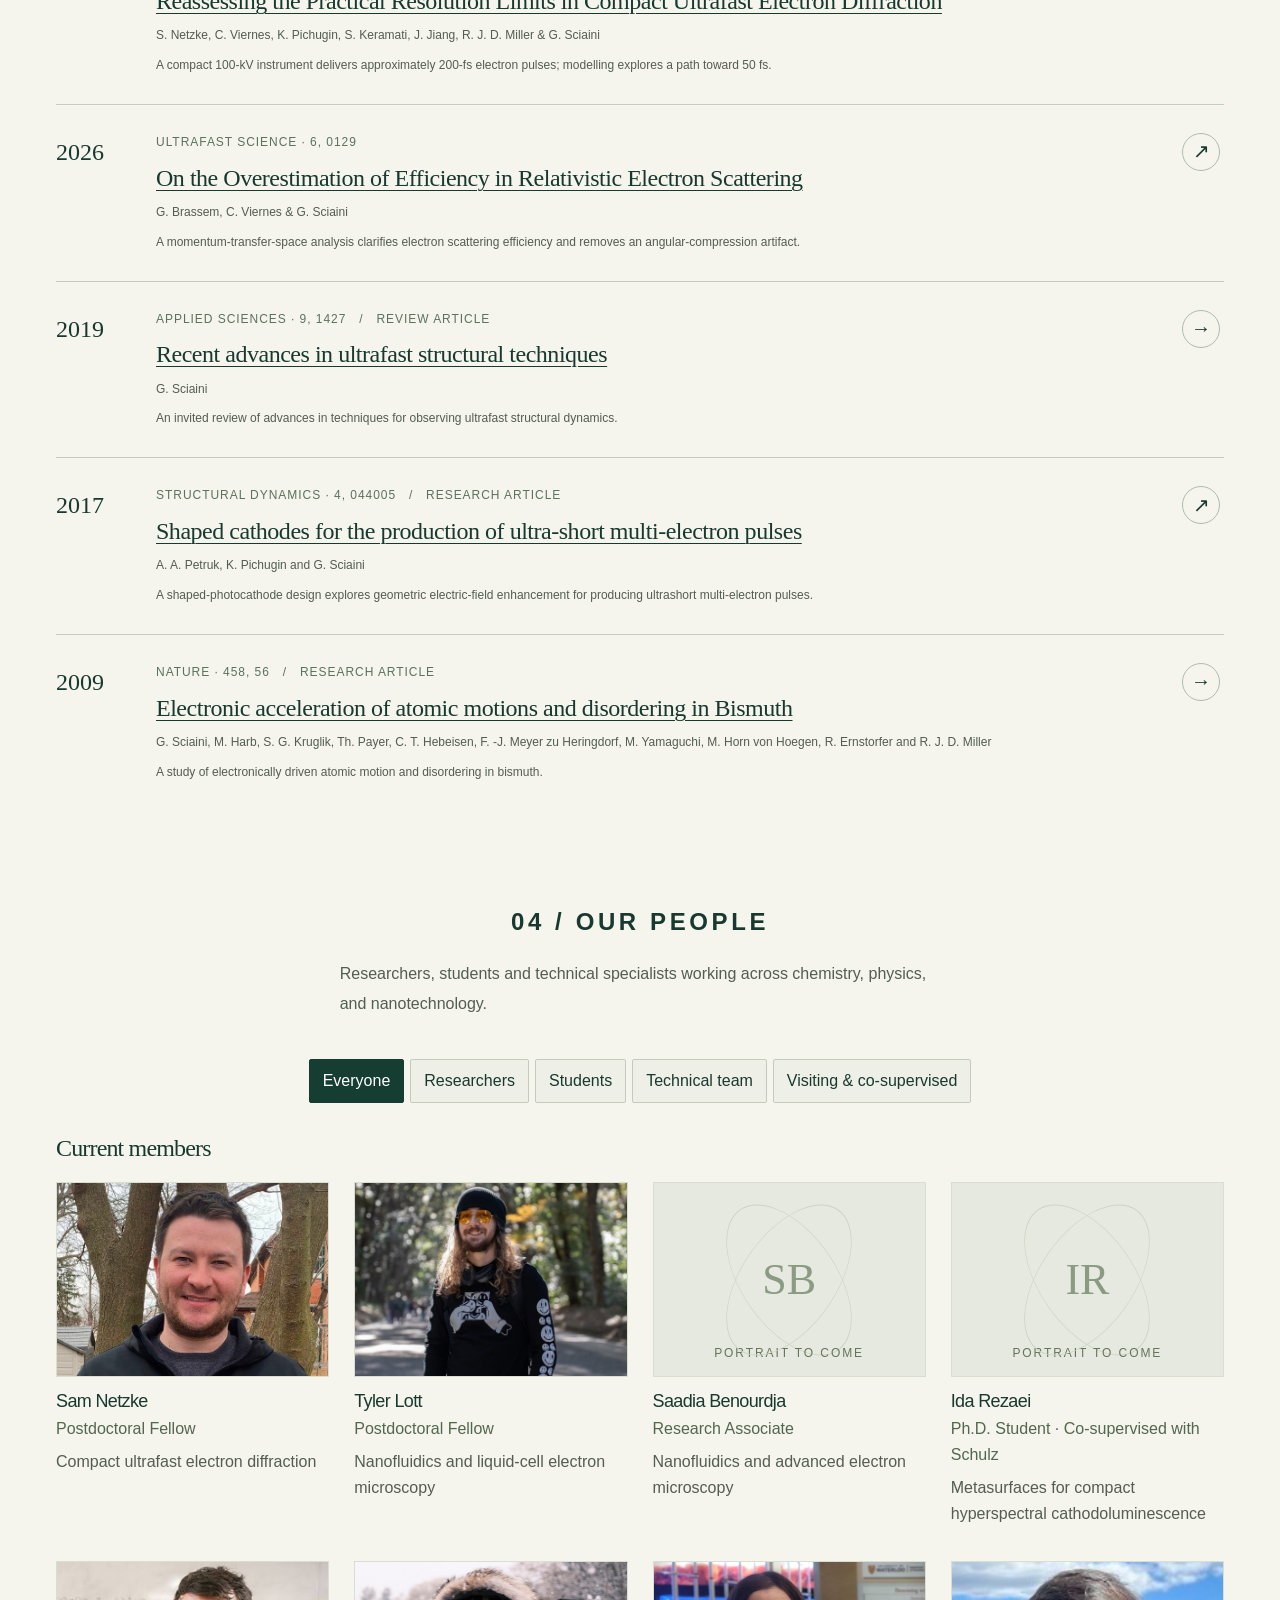
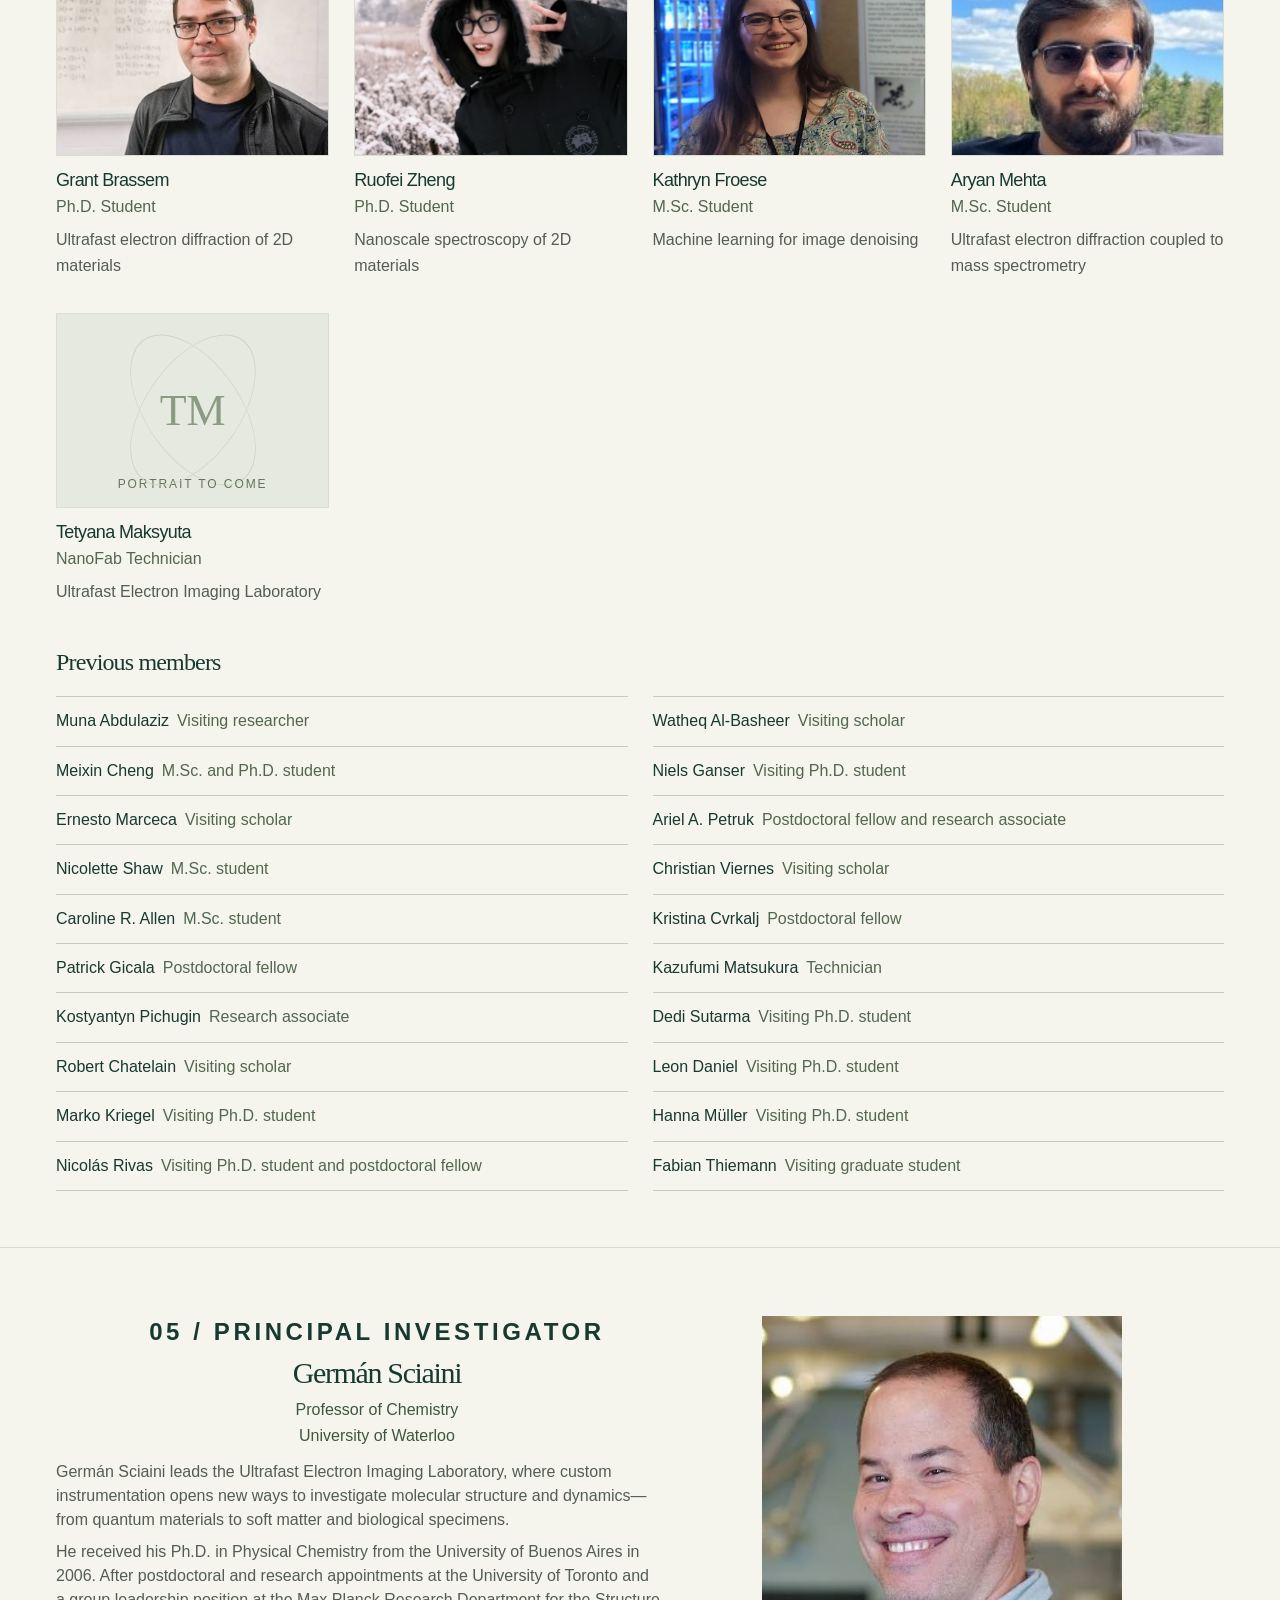
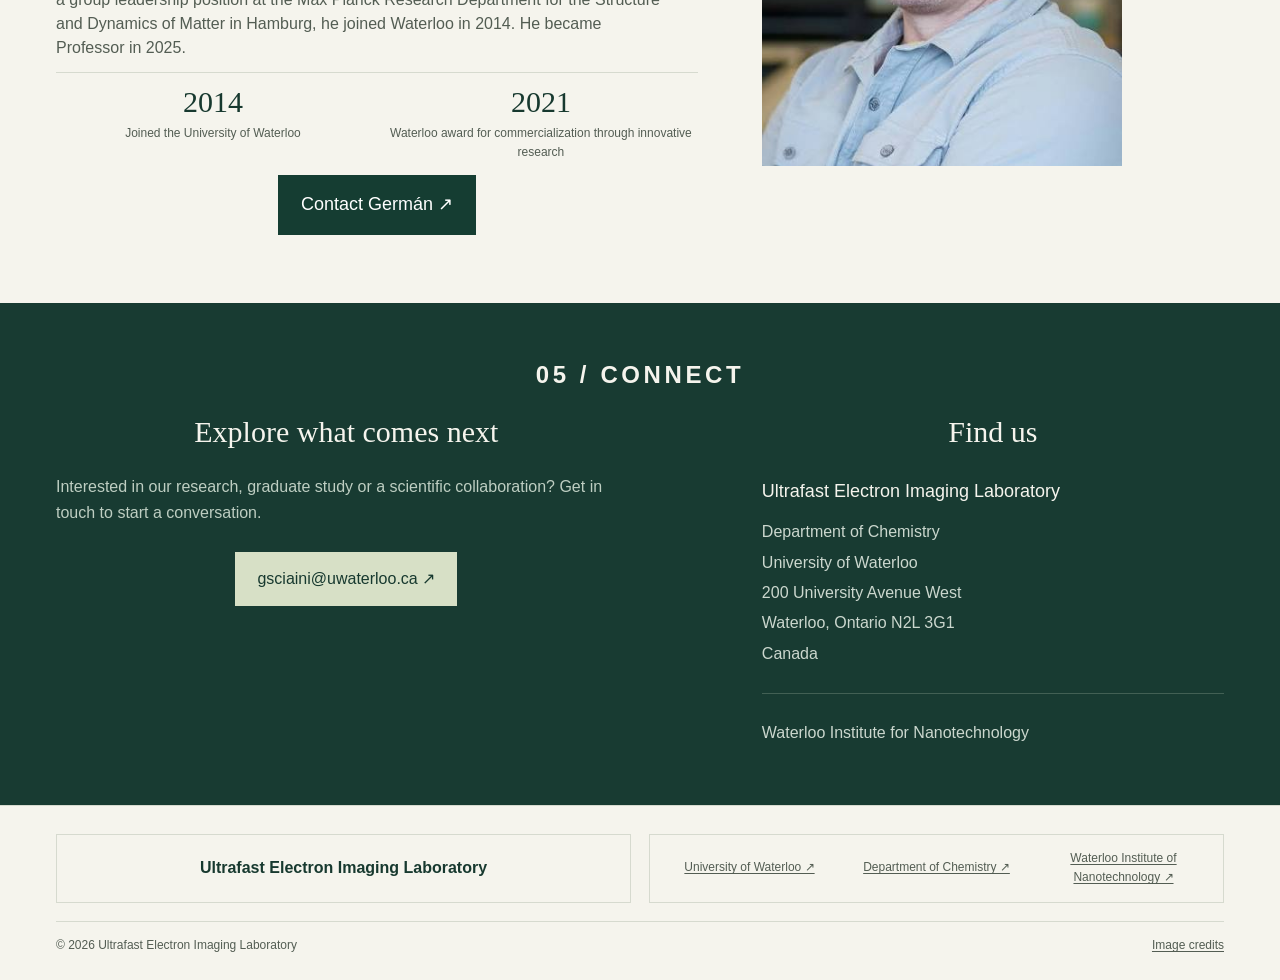
==== commit 288c057c: "fixed alignment issues in PI section, updated Saadia's bio" ====
--- a/index.html
+++ b/index.html
@@ -228,15 +228,11 @@
       <section id="pi" class="pi section">
         <div class="wrap pi-grid">
           <div class="pi-bio">
-            <p class="eyebrow">
-               05 / PRINCIPAL INVESTIGATOR
-            </p>
-            <h2>
-               Germán Sciaini
-            </h2>
-            <p class="pi-role">
-               Professor of Chemistry<br>University of Waterloo
-            </p>
+            <div class="pi-heading">
+              <p class="eyebrow">05 / PRINCIPAL INVESTIGATOR</p>
+              <h2>Germán Sciaini</h2>
+              <p class="pi-role">Professor of Chemistry<br>University of Waterloo</p>
+            </div>
             <p>
                Germán Sciaini leads the Ultrafast Electron Imaging Laboratory, where custom instrumentation opens new ways to investigate molecular structure and dynamics—from quantum materials to soft matter and biological specimens.
             </p>
--- a/assets/css/style.css
+++ b/assets/css/style.css
@@ -2172,7 +2172,7 @@
 #research .section-top .eyebrow,
 #publications .section-top .eyebrow,
 #people .section-top .eyebrow,
-#pi .pi-bio>.eyebrow,
+#pi .pi-heading>.eyebrow,
 #contact .contact-grid>.eyebrow {
   font-size:var(--type-title-md);
   text-align:center
@@ -2181,13 +2181,21 @@
 #pi .pi-bio h2 {
   font-size:var(--type-title-lg)
 }
-#pi .pi-bio>h2,
-#pi .pi-bio>.pi-role {
+#pi .pi-heading {
+  display:flex;
+  flex-direction:column;
+  align-items:center;
+  width:100%;
   text-align:center
 }
-#pi .pi-bio>h2 {
-  margin-left:auto;
-  margin-right:auto
+#pi .pi-heading>h2 {
+  width:100%;
+  text-align:center
+}
+#pi .pi-heading>.pi-role {
+  width:fit-content;
+  max-width:100%;
+  text-align:center
 }
 #research .section-heading h2 {
   margin-left:auto;
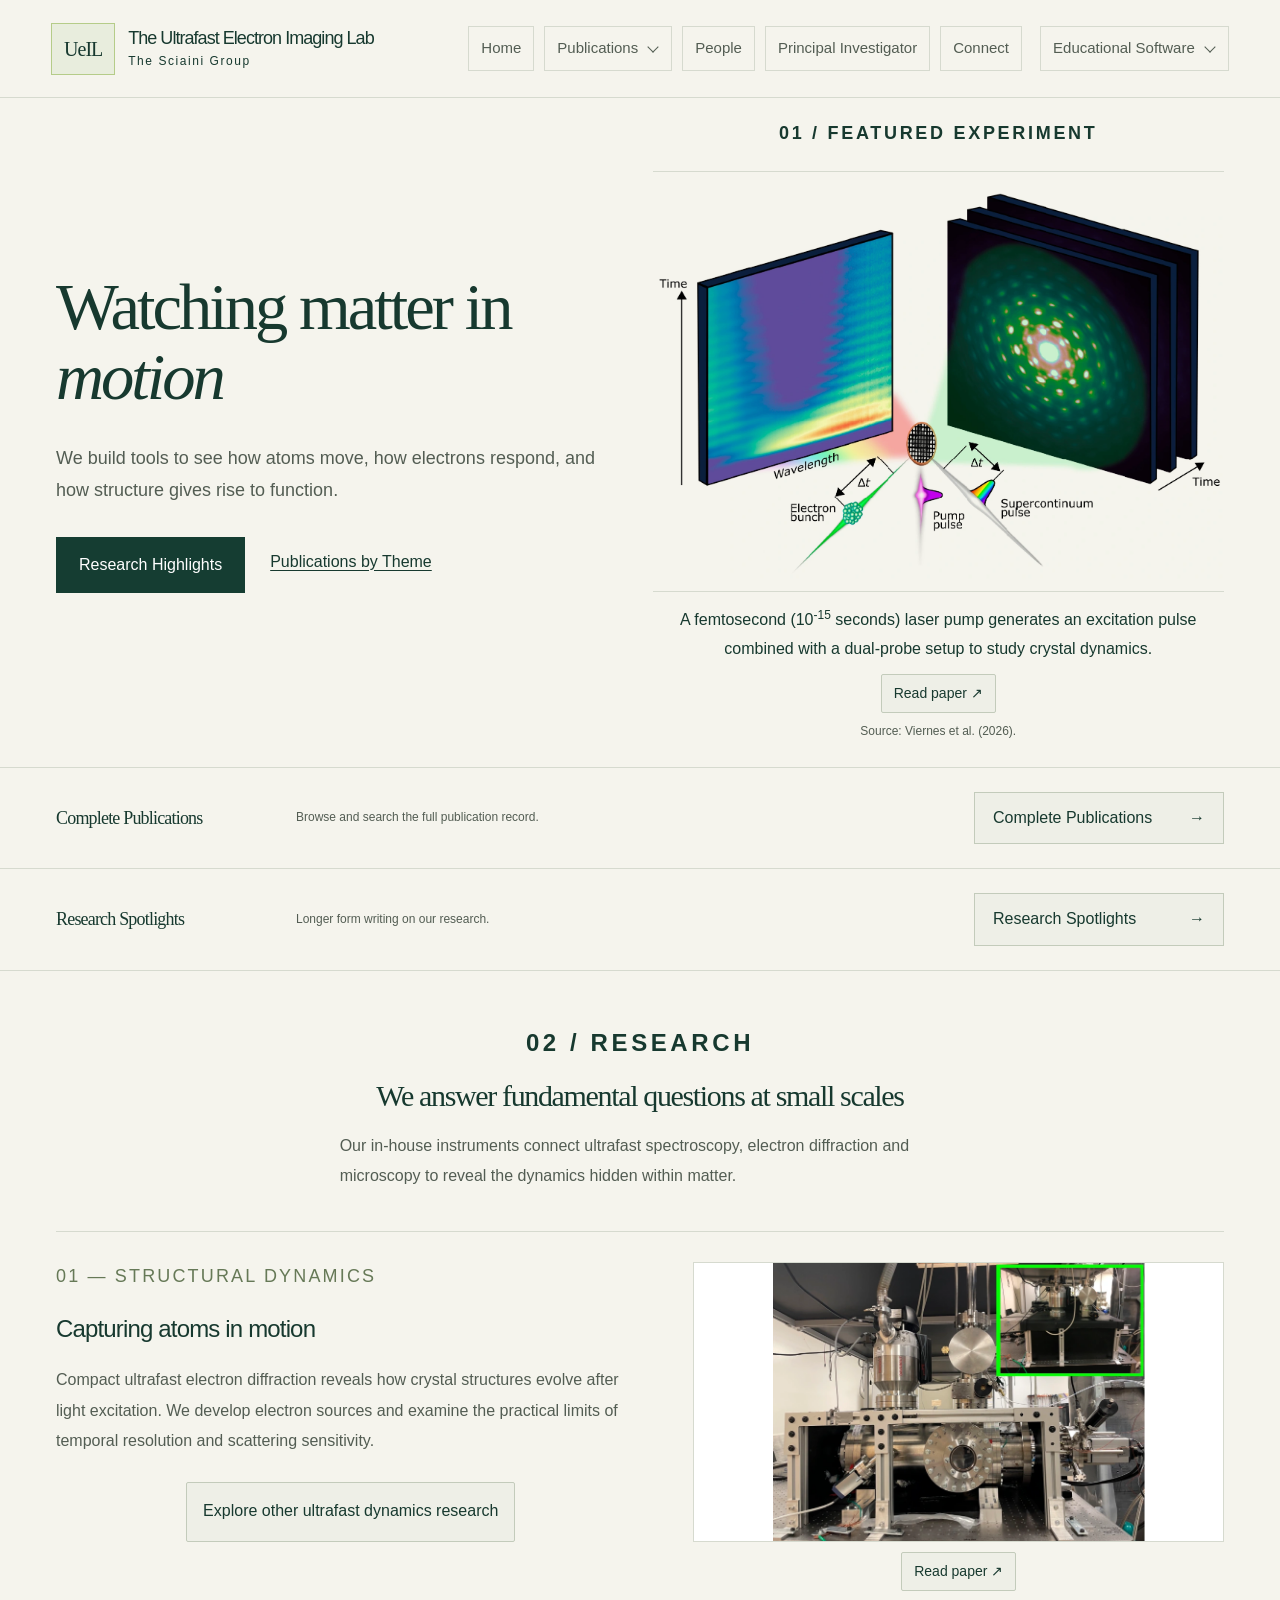
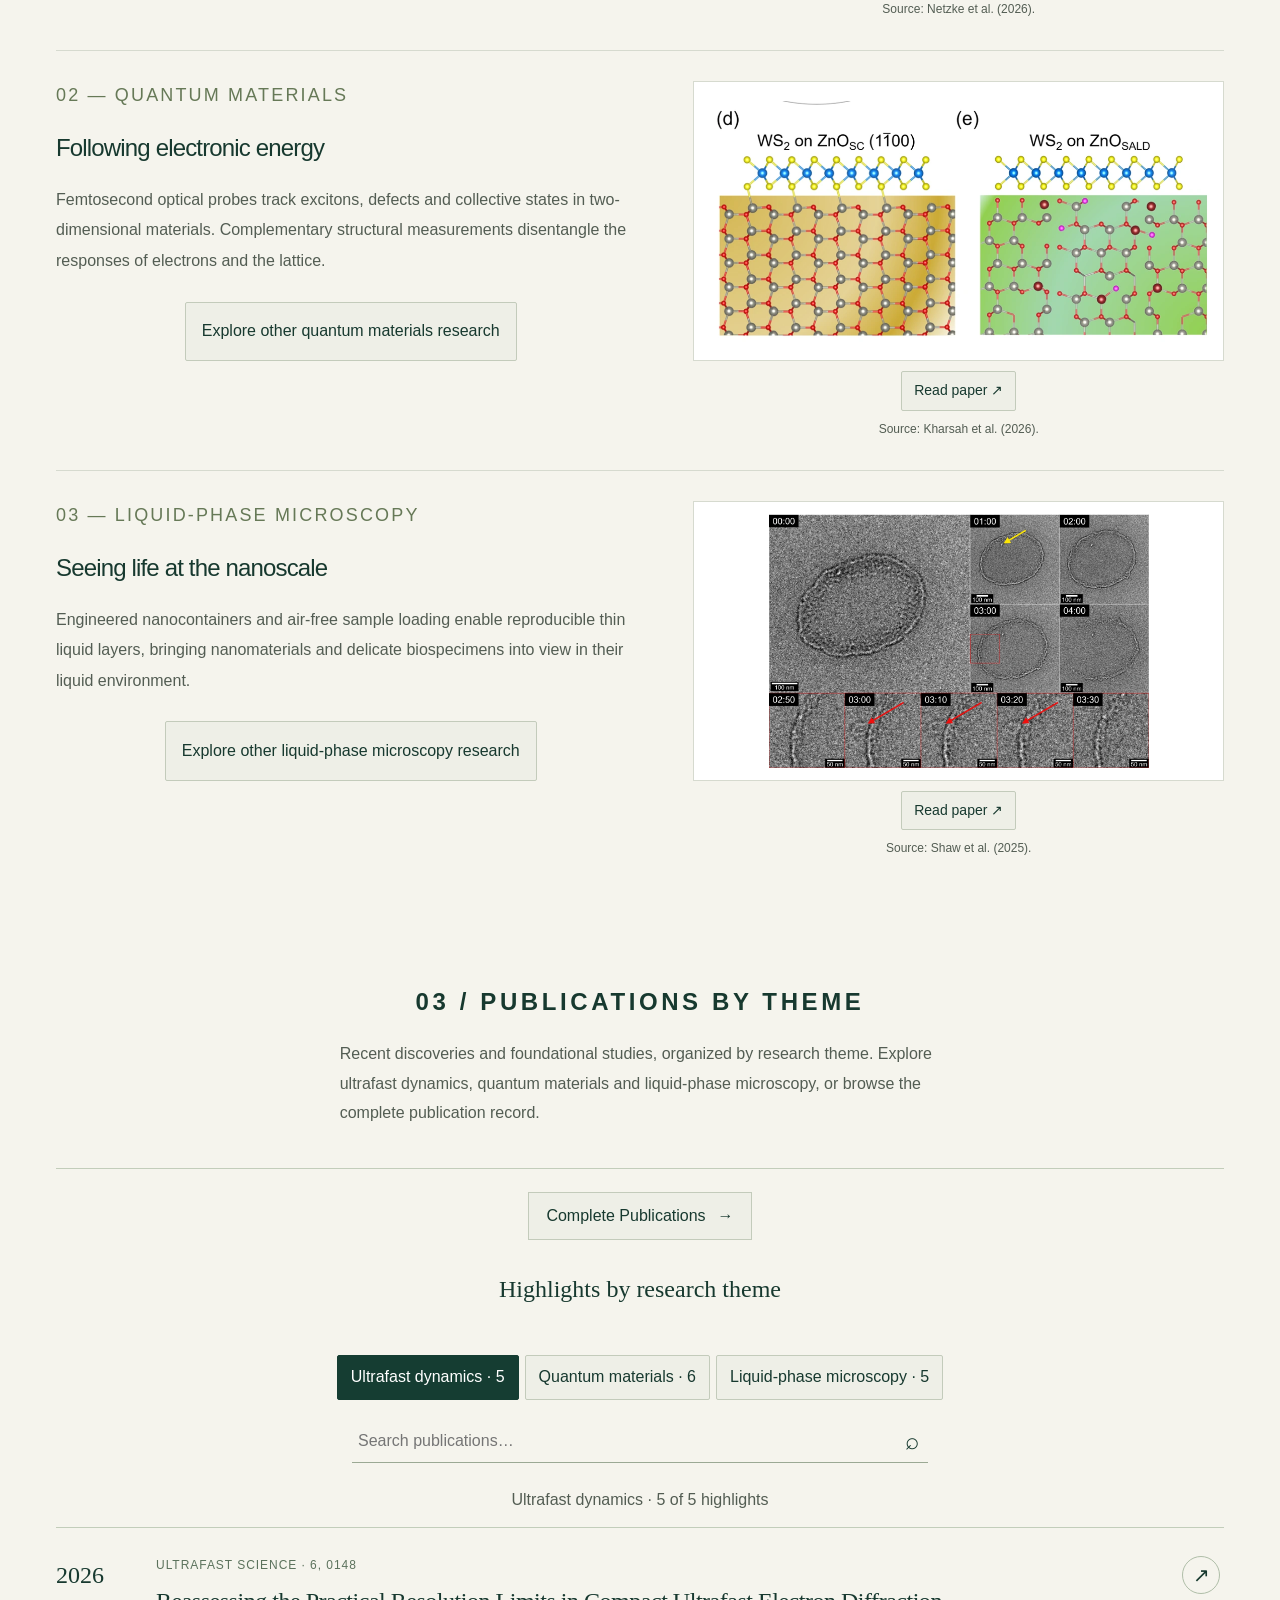
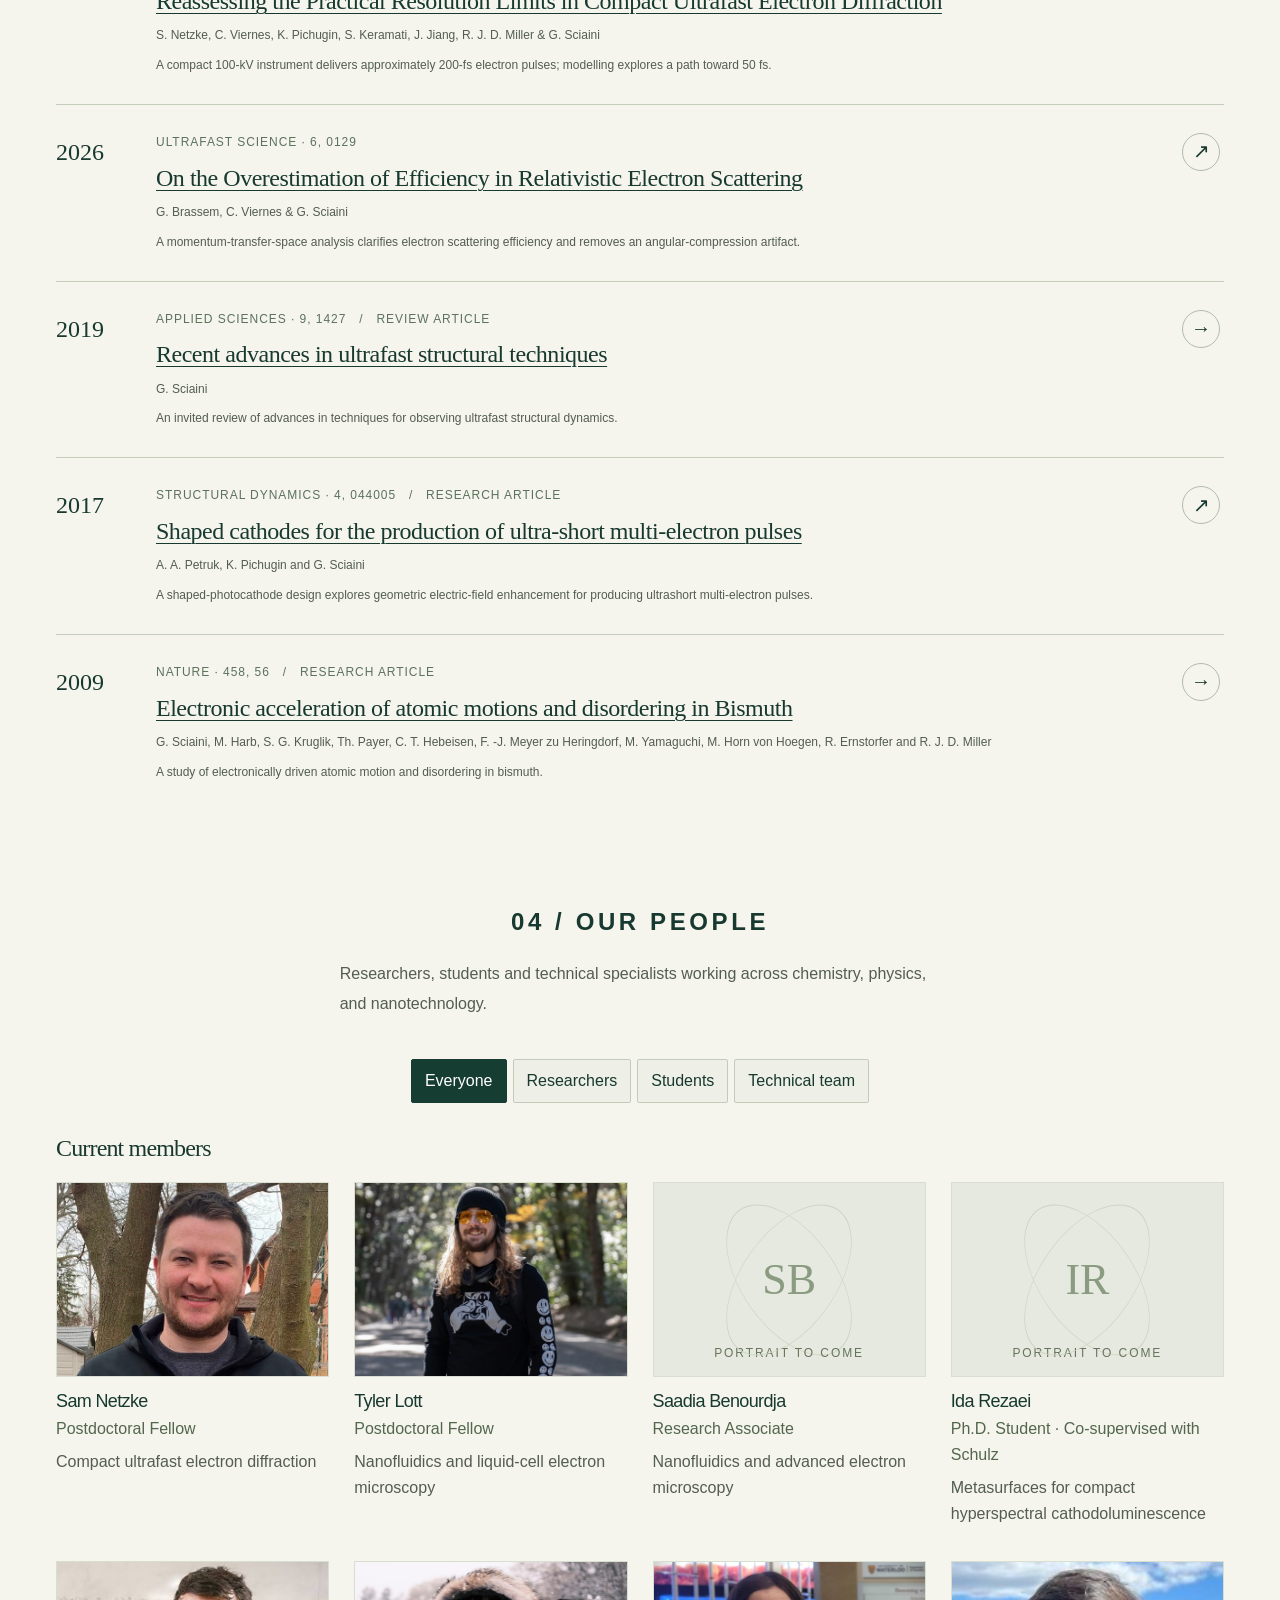
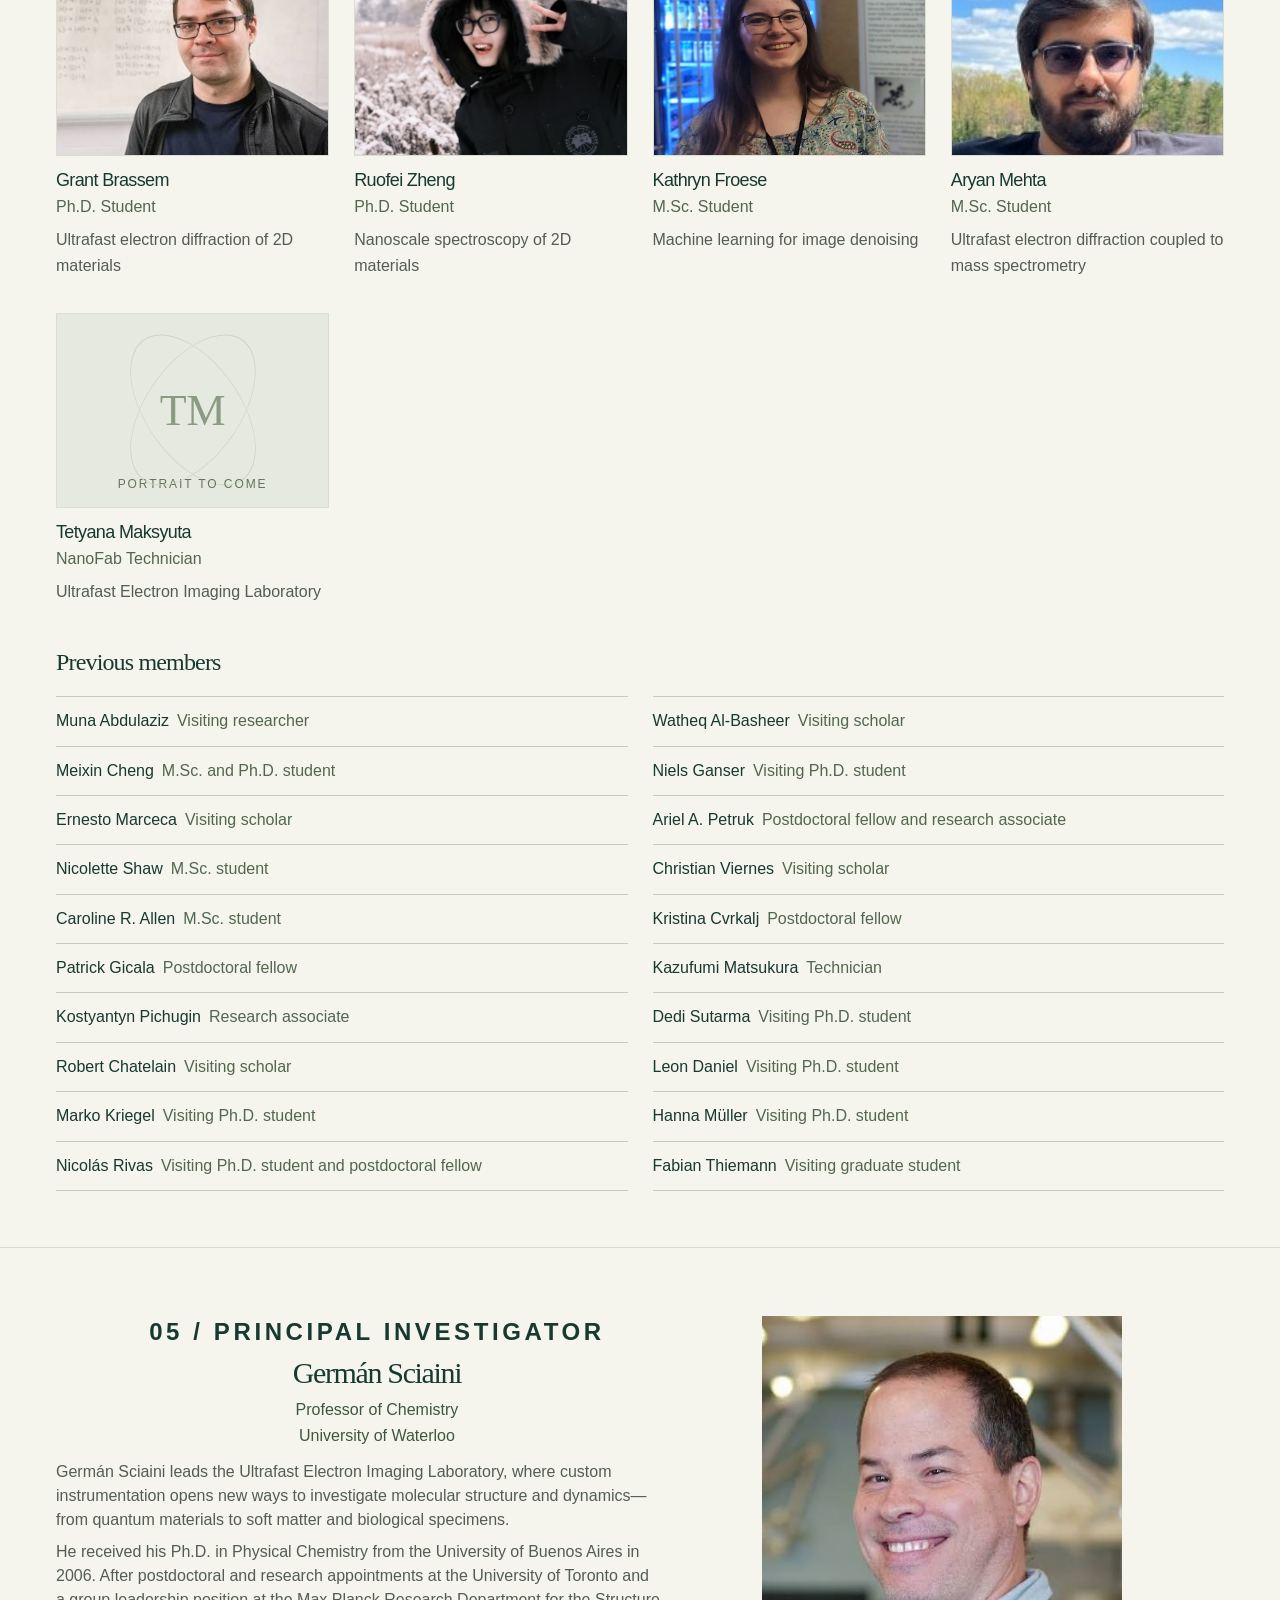
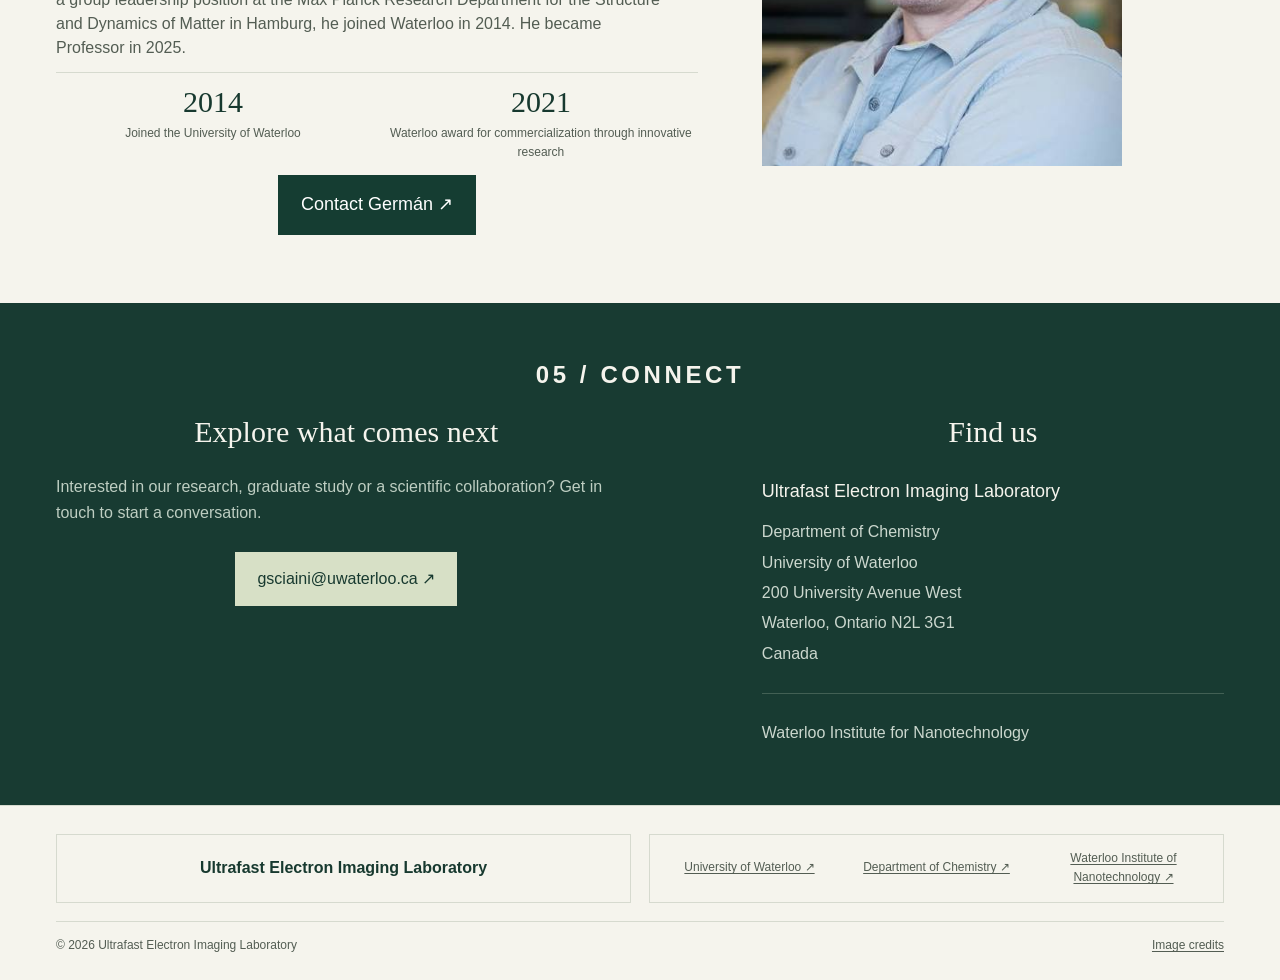
==== commit 2408a12f: "removed co-supervised filter in people" ====
--- a/index.html
+++ b/index.html
@@ -207,9 +207,6 @@
           <button data-people="Technical team" aria-pressed="false">
              Technical team
           </button>
-          <button data-people="Visiting & co-supervised" aria-pressed="false">
-             Visiting & co-supervised
-          </button>
         </div>
         <div class="people-rosters">
           <h3 class="people-roster-title">Current members</h3>
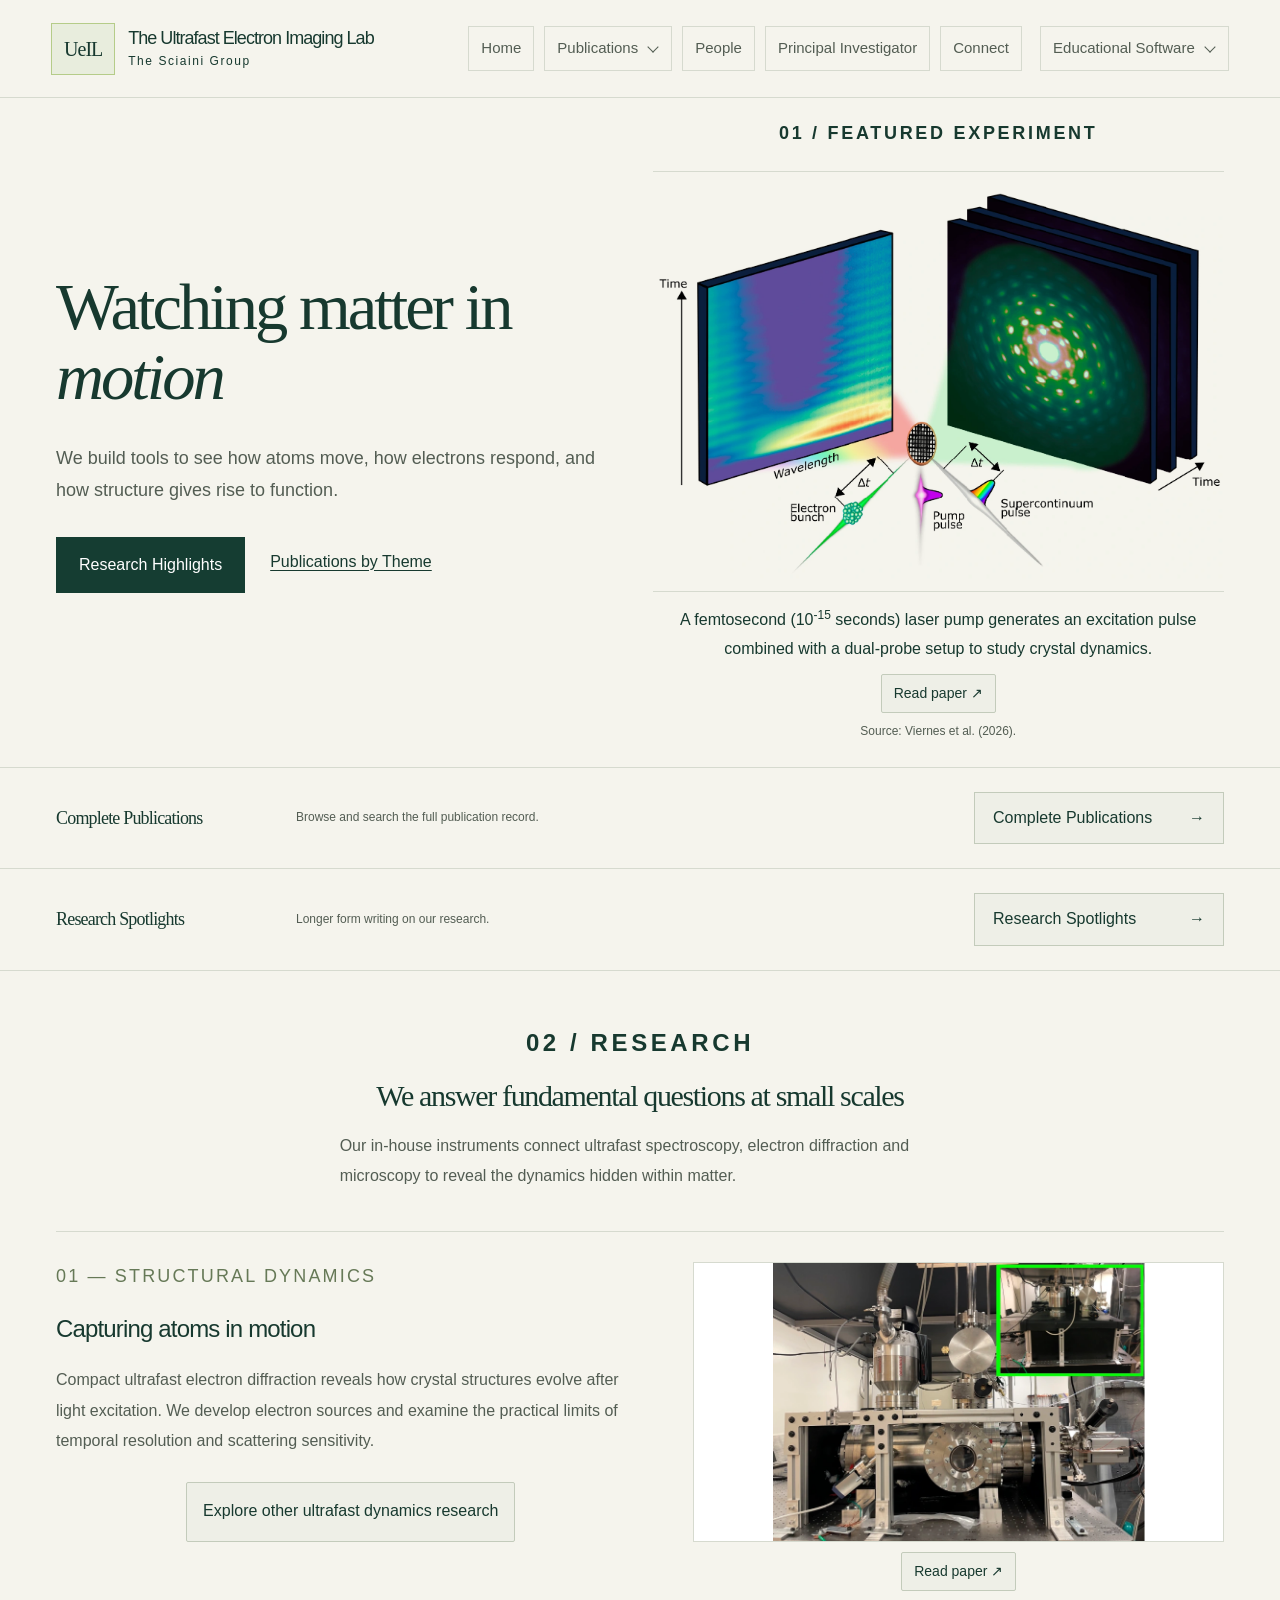
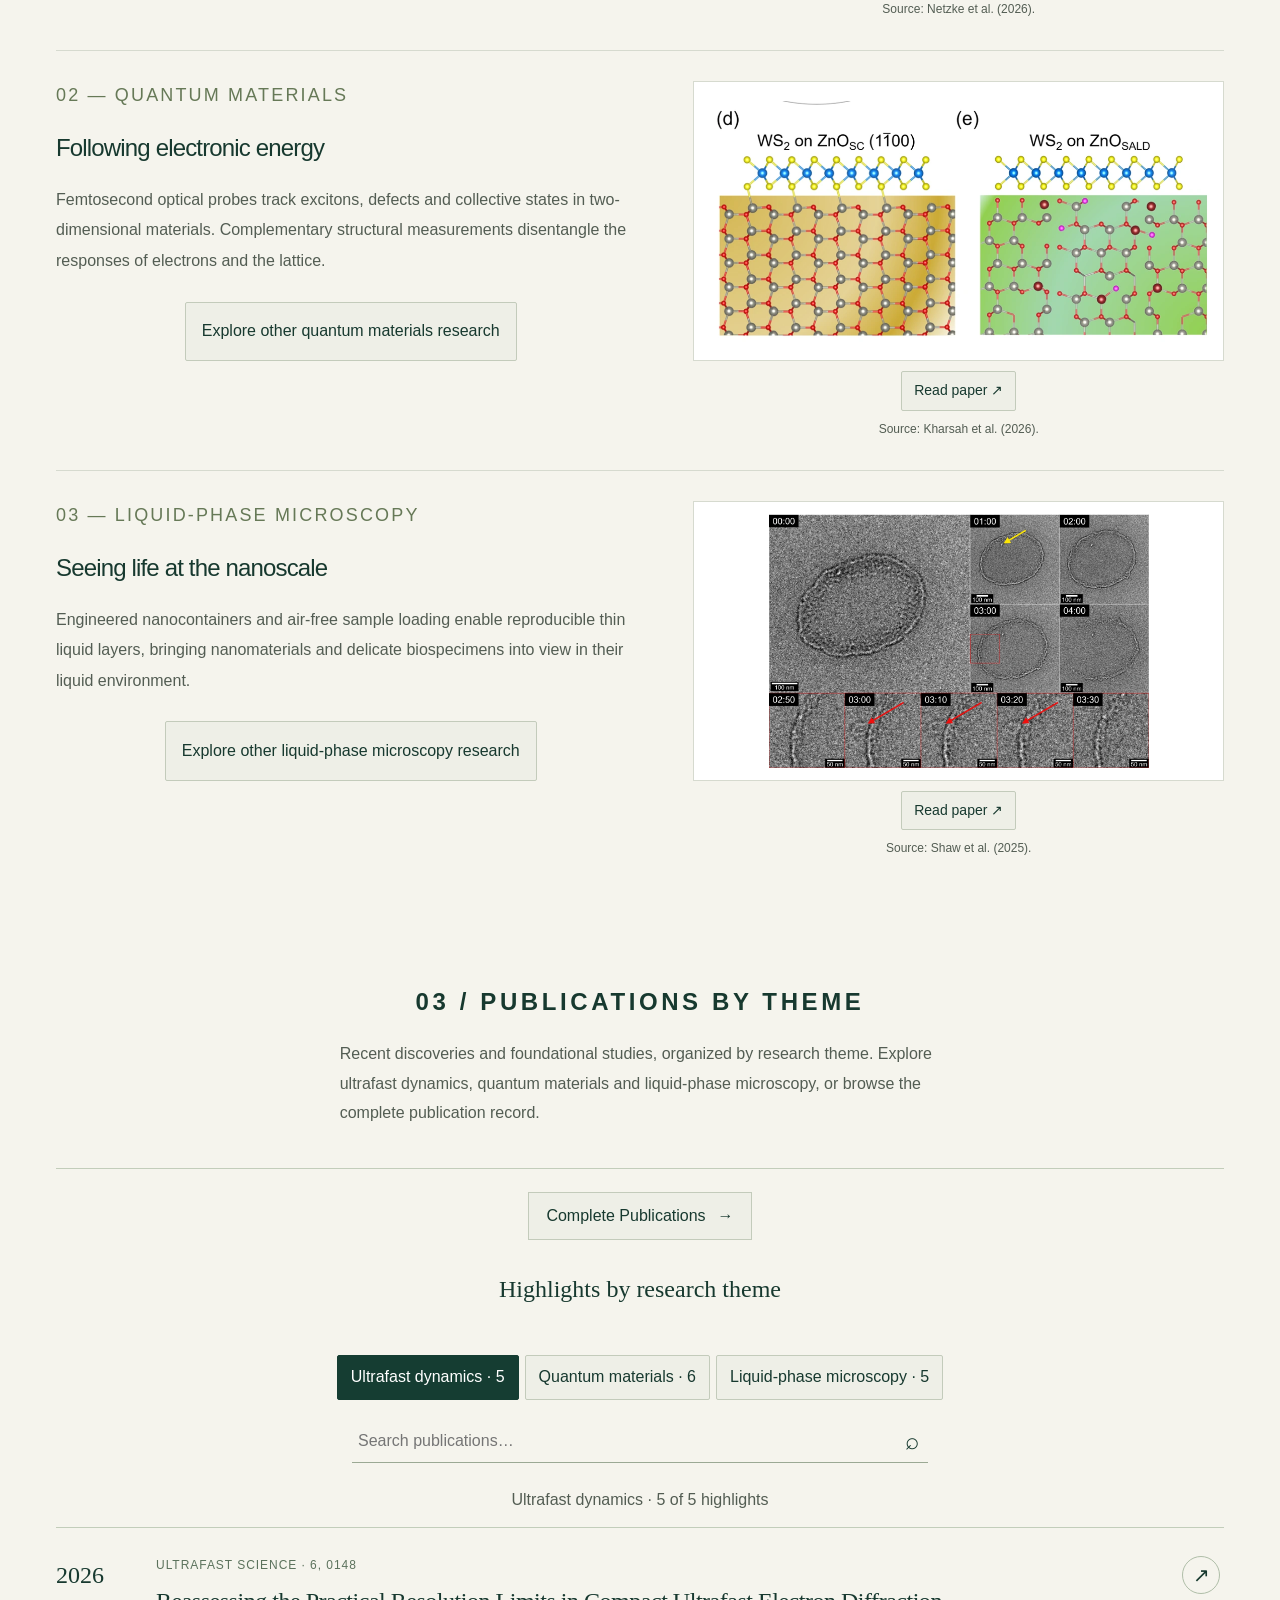
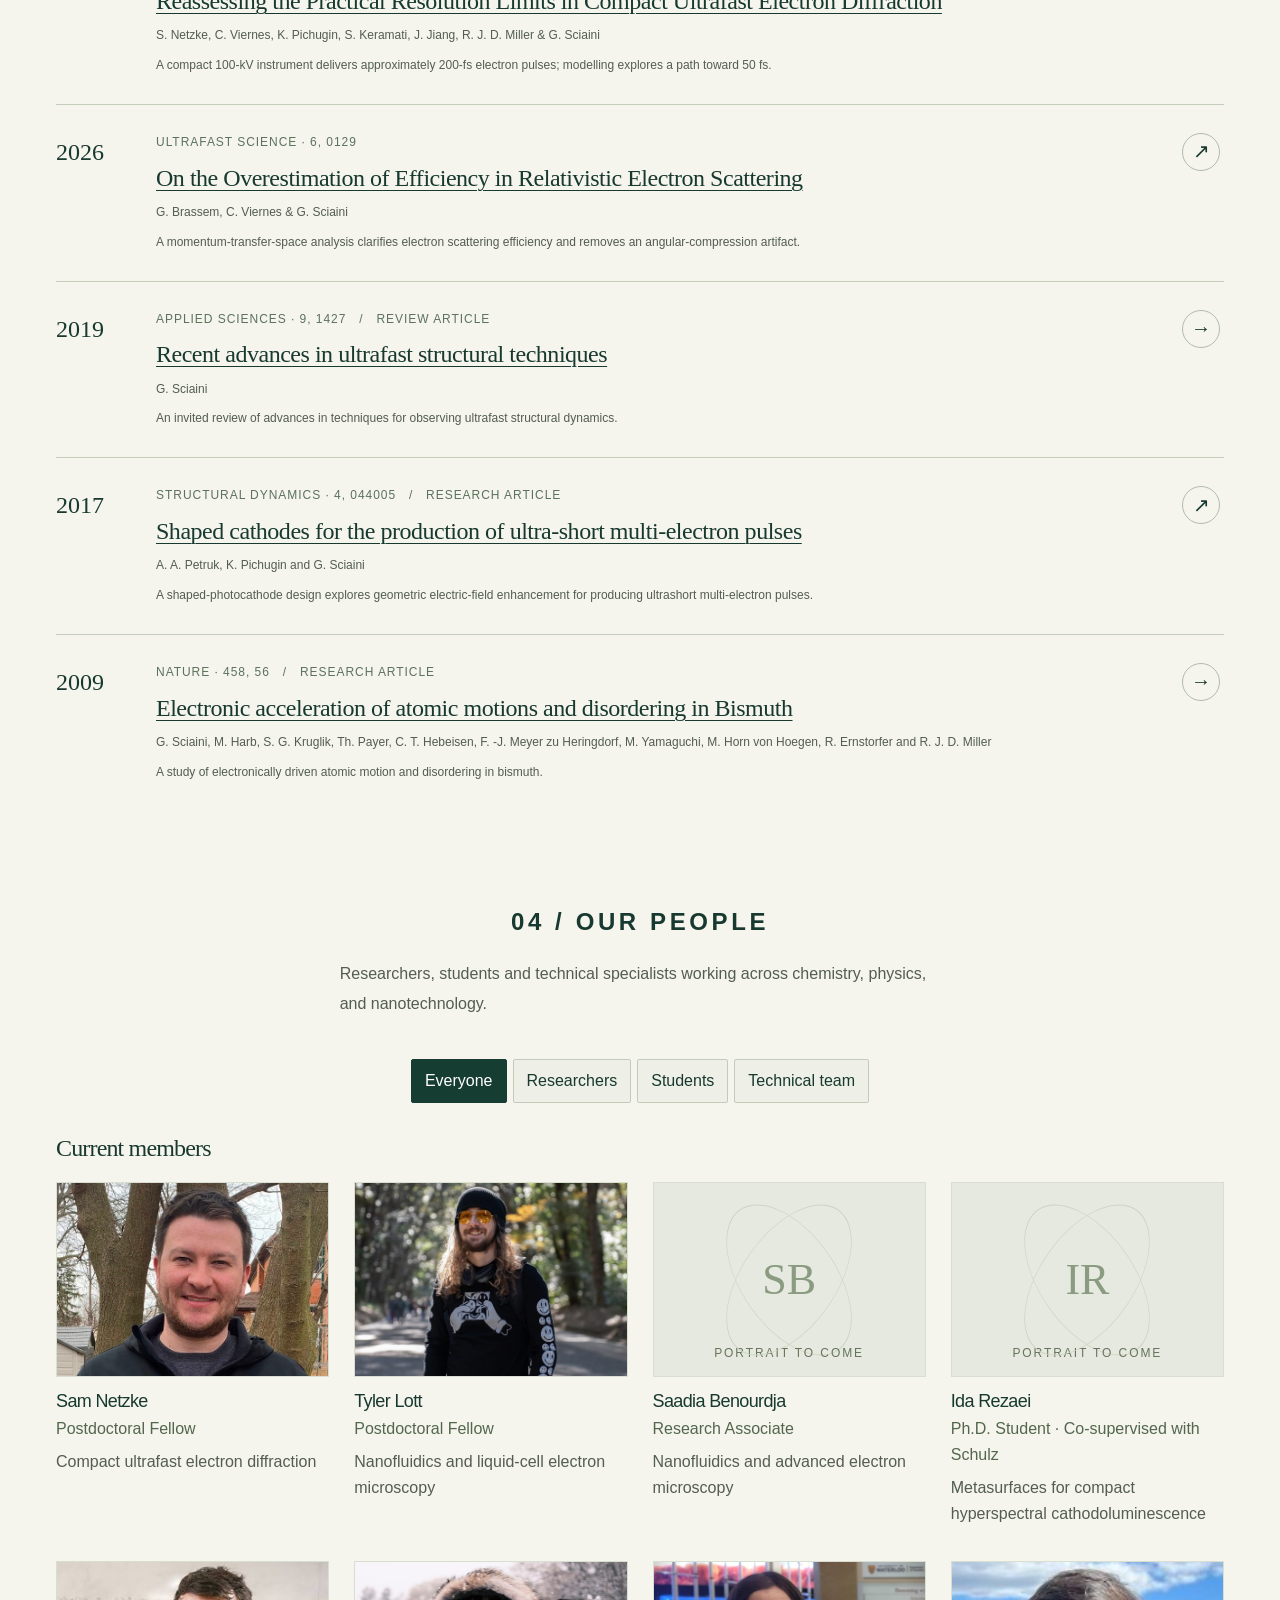
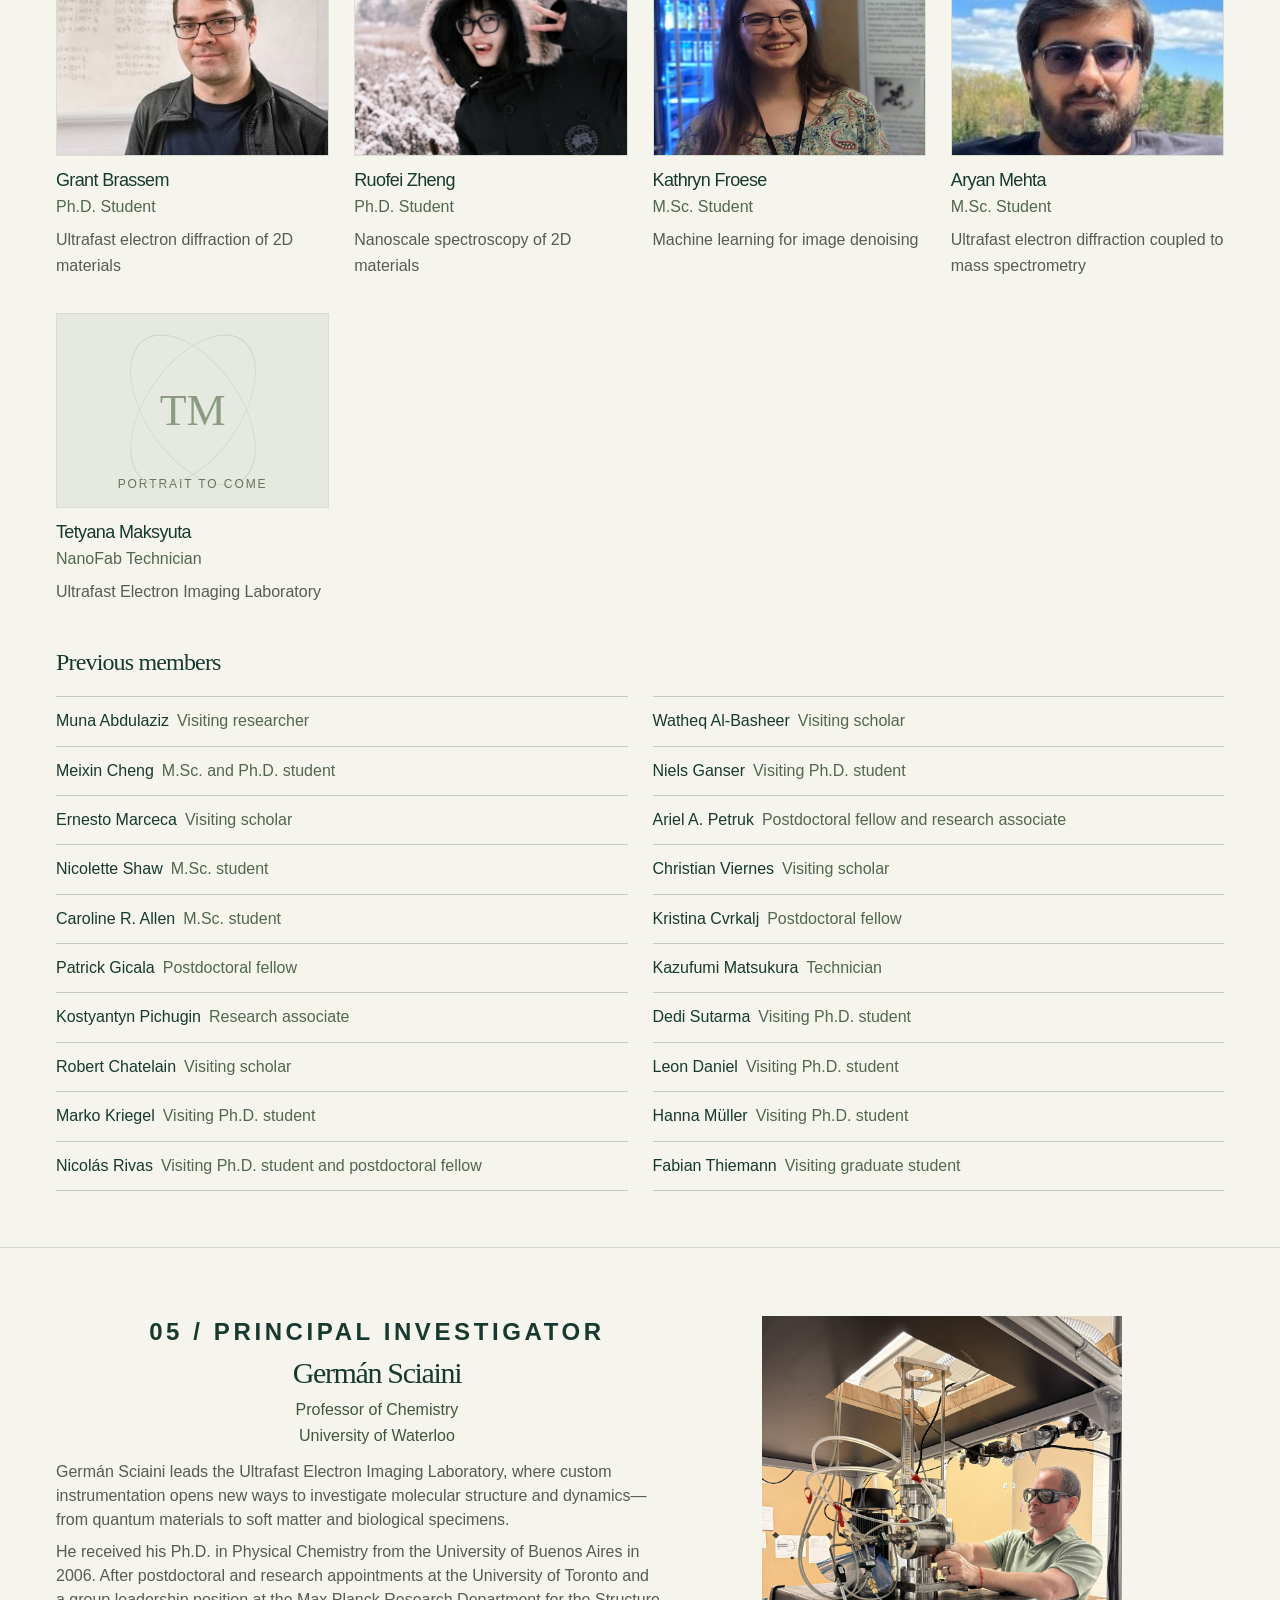
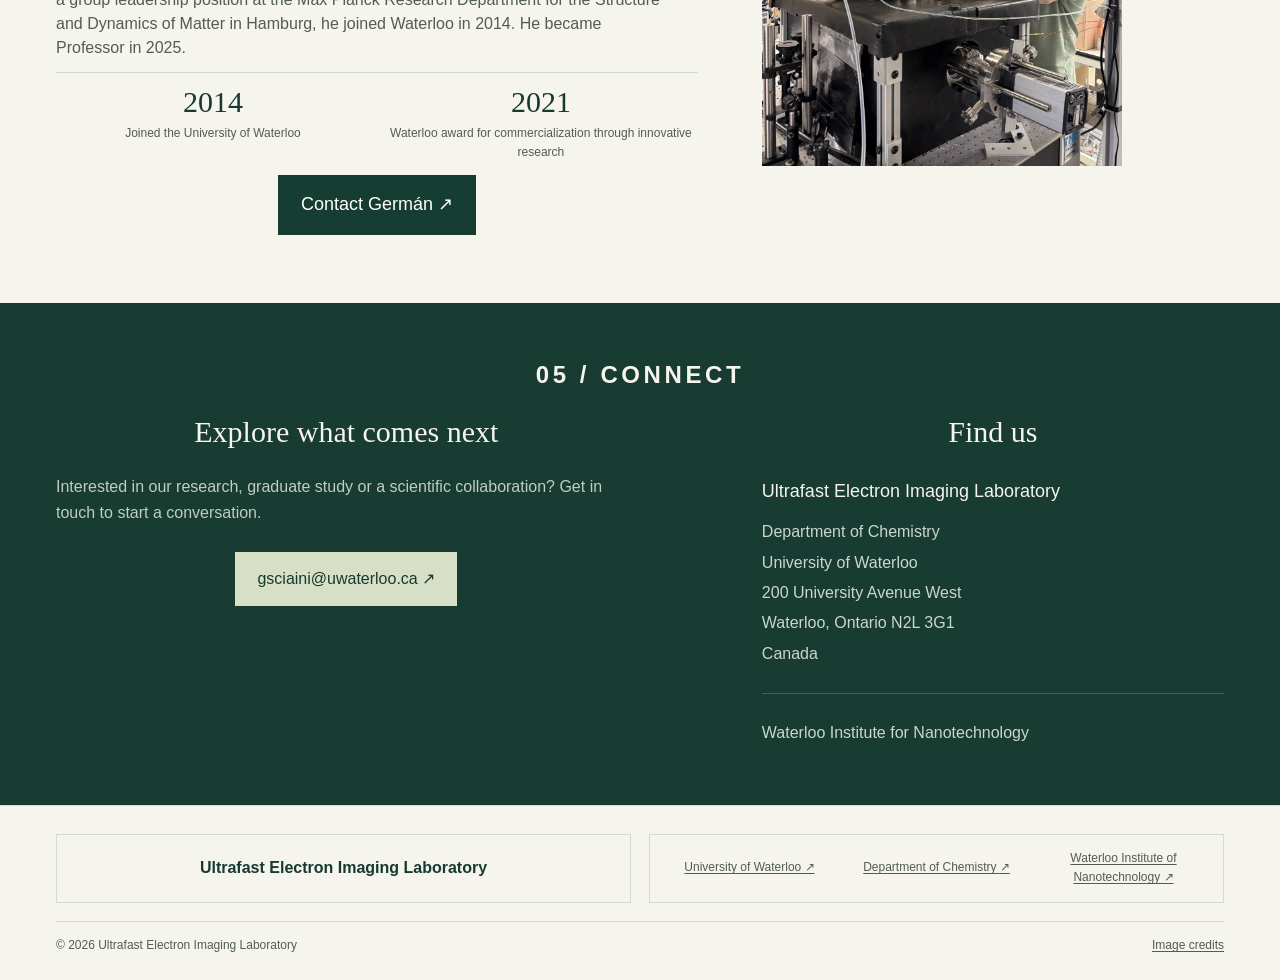
==== commit e60b83f9: "Added new Lewis visualizer, added navigation, fixed nav order on non-home pages" ====
--- a/index.html
+++ b/index.html
@@ -40,7 +40,7 @@
             Educational Software <span aria-hidden="true">⌄</span>
           </summary>
           <div class="education-links" aria-label="Educational visualizers">
-            <a href="educational-software/Hydrogen_Orbital_Visualizer.html" target="_blank" rel="noopener">Hydrogen Orbital Visualizer <span aria-hidden="true">→</span></a><a href="educational-software/Hybrid_Orbital_Visualizer.html" target="_blank" rel="noopener">Hybrid Orbital Visualizer <span aria-hidden="true">→</span></a><a href="educational-software/Molecular_Orbital_Visualizer.html" target="_blank" rel="noopener">Molecular Orbital Visualizer <span aria-hidden="true">→</span></a><small>Opens in a new tab</small>
+            <a href="educational-software/Hydrogen_Orbital_Visualizer.html" target="_blank" rel="noopener">Hydrogen Orbital Visualizer <span aria-hidden="true">→</span></a><a href="educational-software/Hybrid_Orbital_Visualizer.html" target="_blank" rel="noopener">Hybrid Orbital Visualizer <span aria-hidden="true">→</span></a><a href="educational-software/Molecular_Orbital_Visualizer.html" target="_blank" rel="noopener">Molecular Orbital Visualizer <span aria-hidden="true">→</span></a><a href="educational-software/Hydrogen_Orbital_Visualizer.html" target="_blank" rel="noopener">Hydrogen Orbital Visualizer <span aria-hidden="true">→</span></a><a href="educational-software/Lewis_Decoration_Studio.html" target="_blank" rel="noopener">Lewis Decoration Studio <span aria-hidden="true">→</span></a><small>Opens in a new tab</small>
           </div>
         </details>
       </nav>
--- a/assets/css/style.css
+++ b/assets/css/style.css
@@ -271,6 +271,12 @@
   color:var(--muted);
   text-decoration:none
 }
+
+.education-links a {
+  color:var(--muted);
+  text-decoration:none
+}
+
 .publications-menu a:hover,
 .publications-menu a:focus-visible {
   color:var(--ink);
@@ -278,7 +284,7 @@
 }
 .education-links a:hover,
 .education-links a:focus-visible {
-  color:#6b894a;
+  color:var(--ink);
   background:#e9ede3
 }
 .publications-menu a {
@@ -318,15 +324,15 @@
   box-shadow:0 12px 30px #17392f1a
 }
 .education-dropdown[open] .education-links {
-  display:block;
-  margin-top:8px
+  display:block
 }
 .education-links a {
-  display:block;
+  display: flex;
+  align-items: center;
   padding:9px 11px
 }
 .education-links a span {
-  float:right
+  float:right;
 }
 .education-links small {
   display:block;
@@ -379,7 +385,7 @@
     line-height:1.35
   }
   header .education-links {
-    min-width:290px;
+    min-width:185px;
     padding:10px
   }
   header .education-links small {
@@ -1231,12 +1237,12 @@
     position:static;
     width:100%;
     min-width:0;
-    margin:4px 0 0;
     padding:4px;
     text-align:center;
     box-shadow:none
   }
   .education-links a {
+    display: block;
     position:relative;
     padding:4px;
     line-height:1.25
@@ -1355,7 +1361,6 @@
     position:static;
     width:100%;
     min-width:0;
-    margin:4px 0 0;
     padding:4px;
     text-align:center;
     box-shadow:none
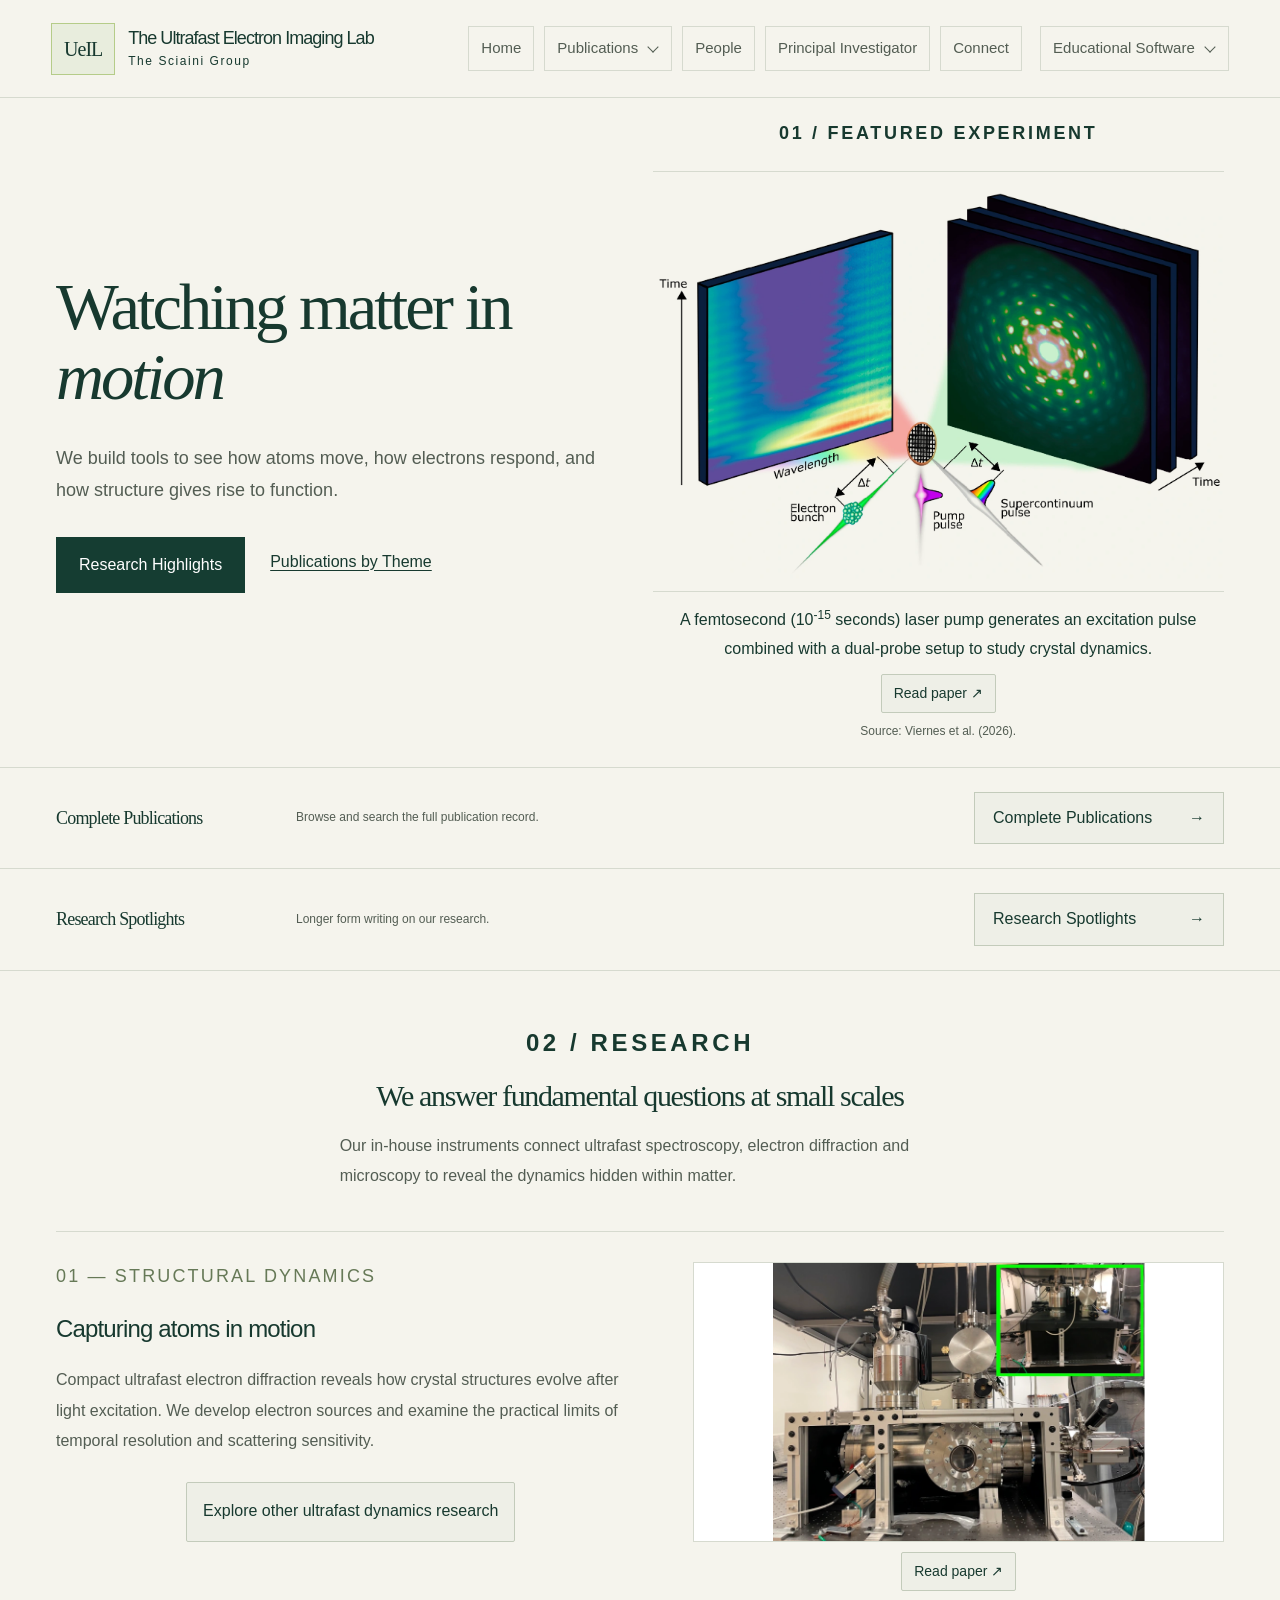
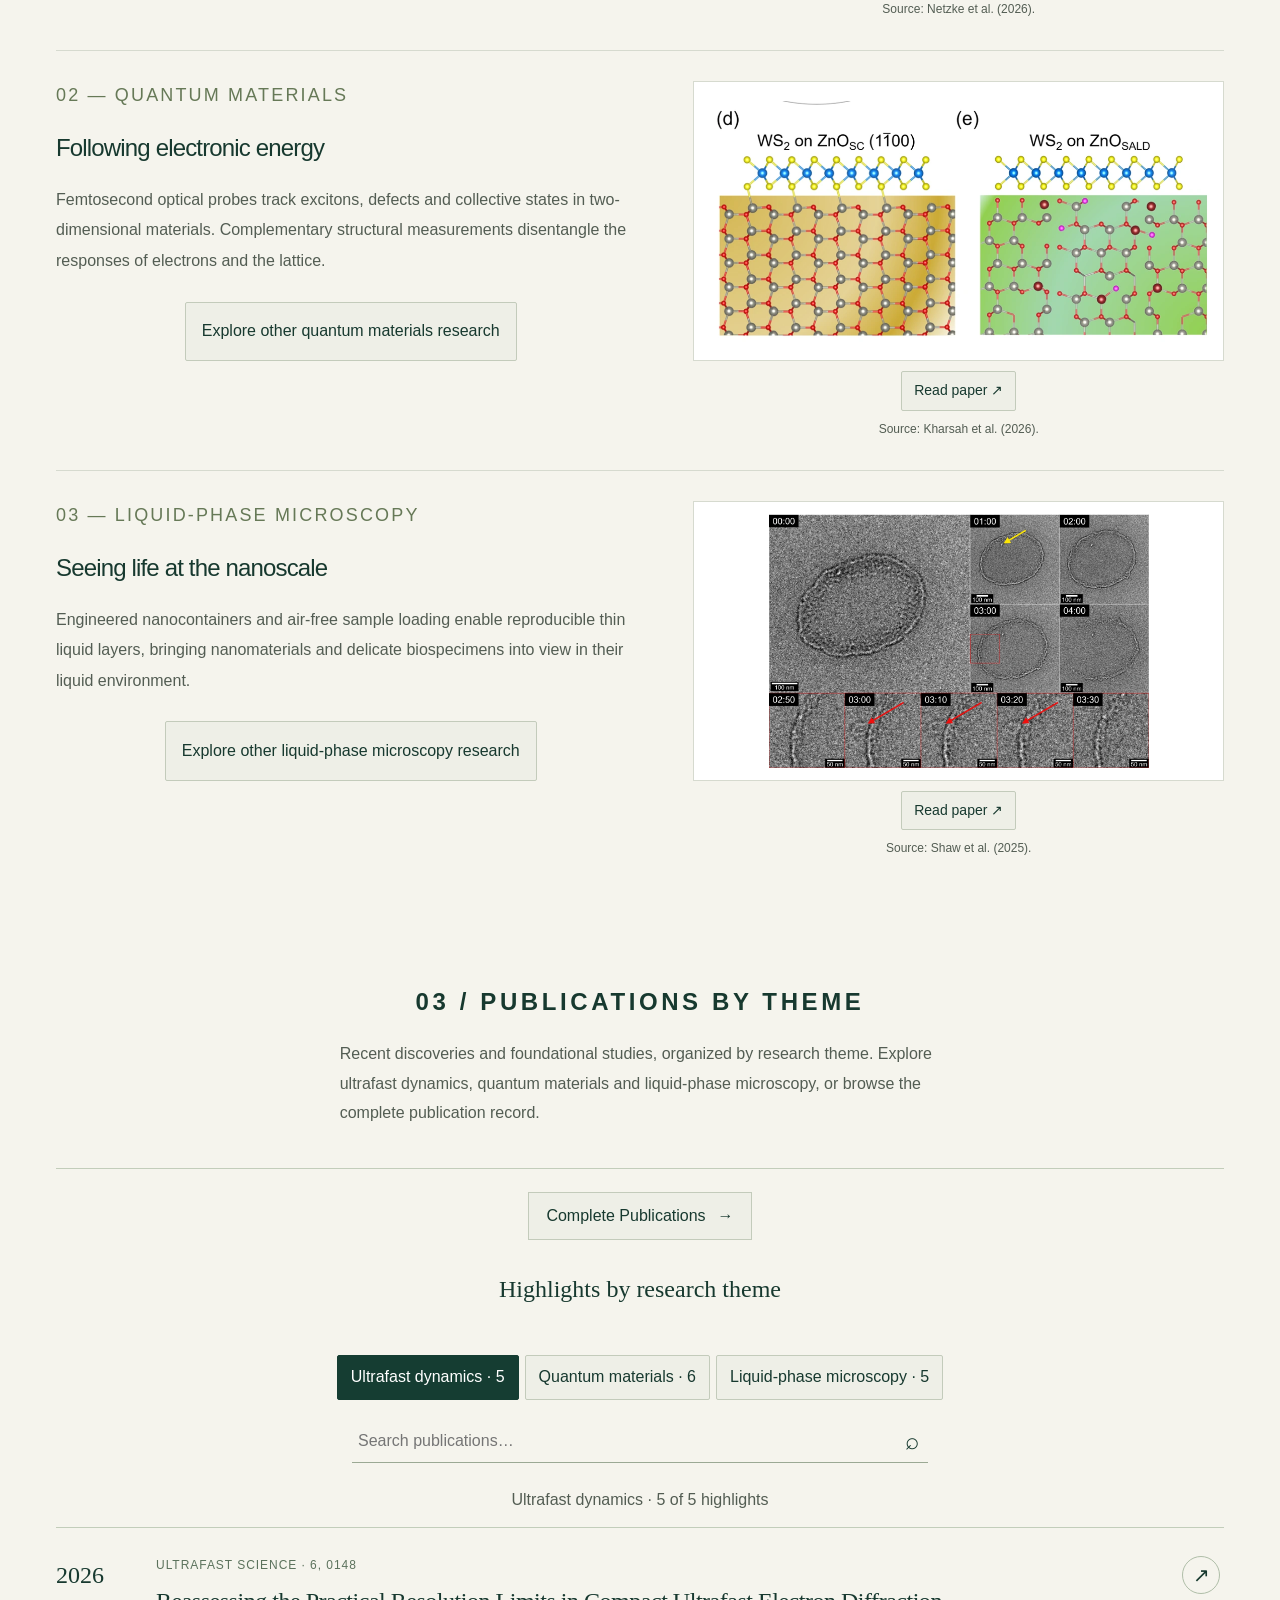
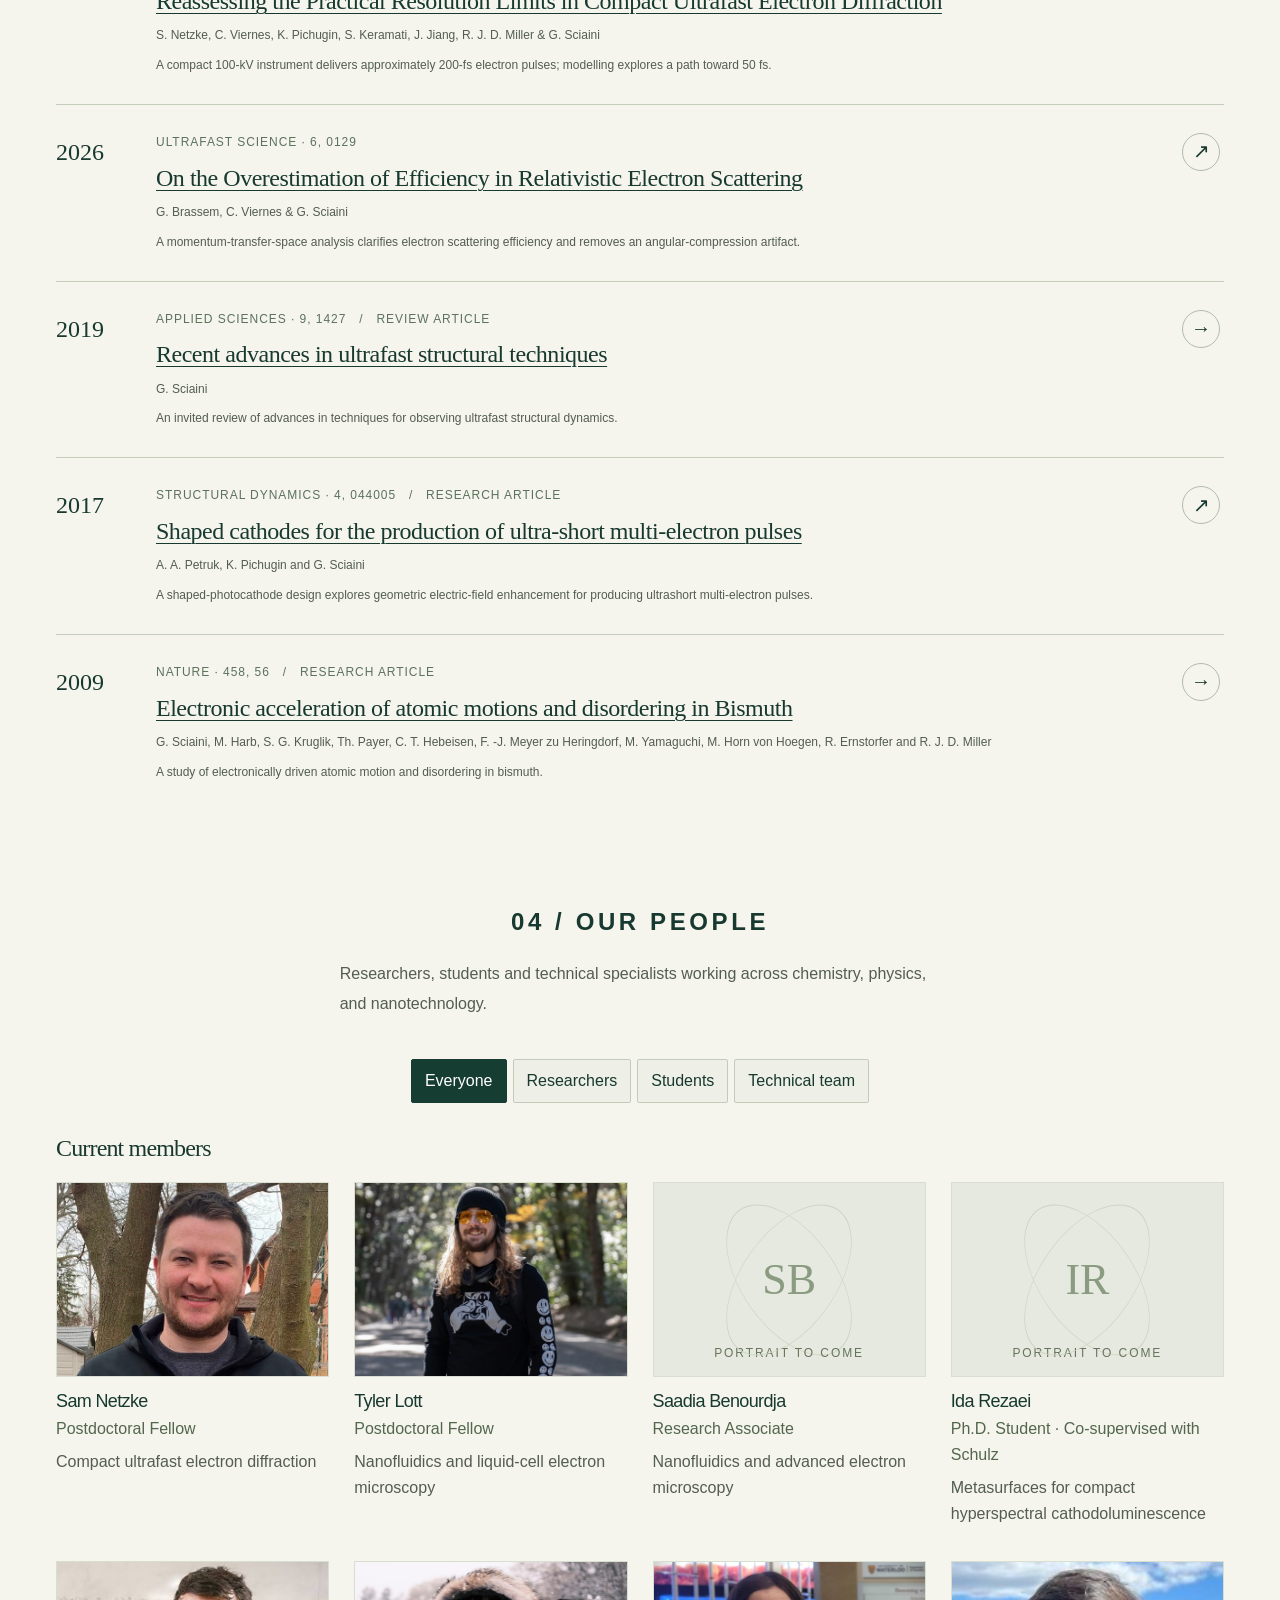
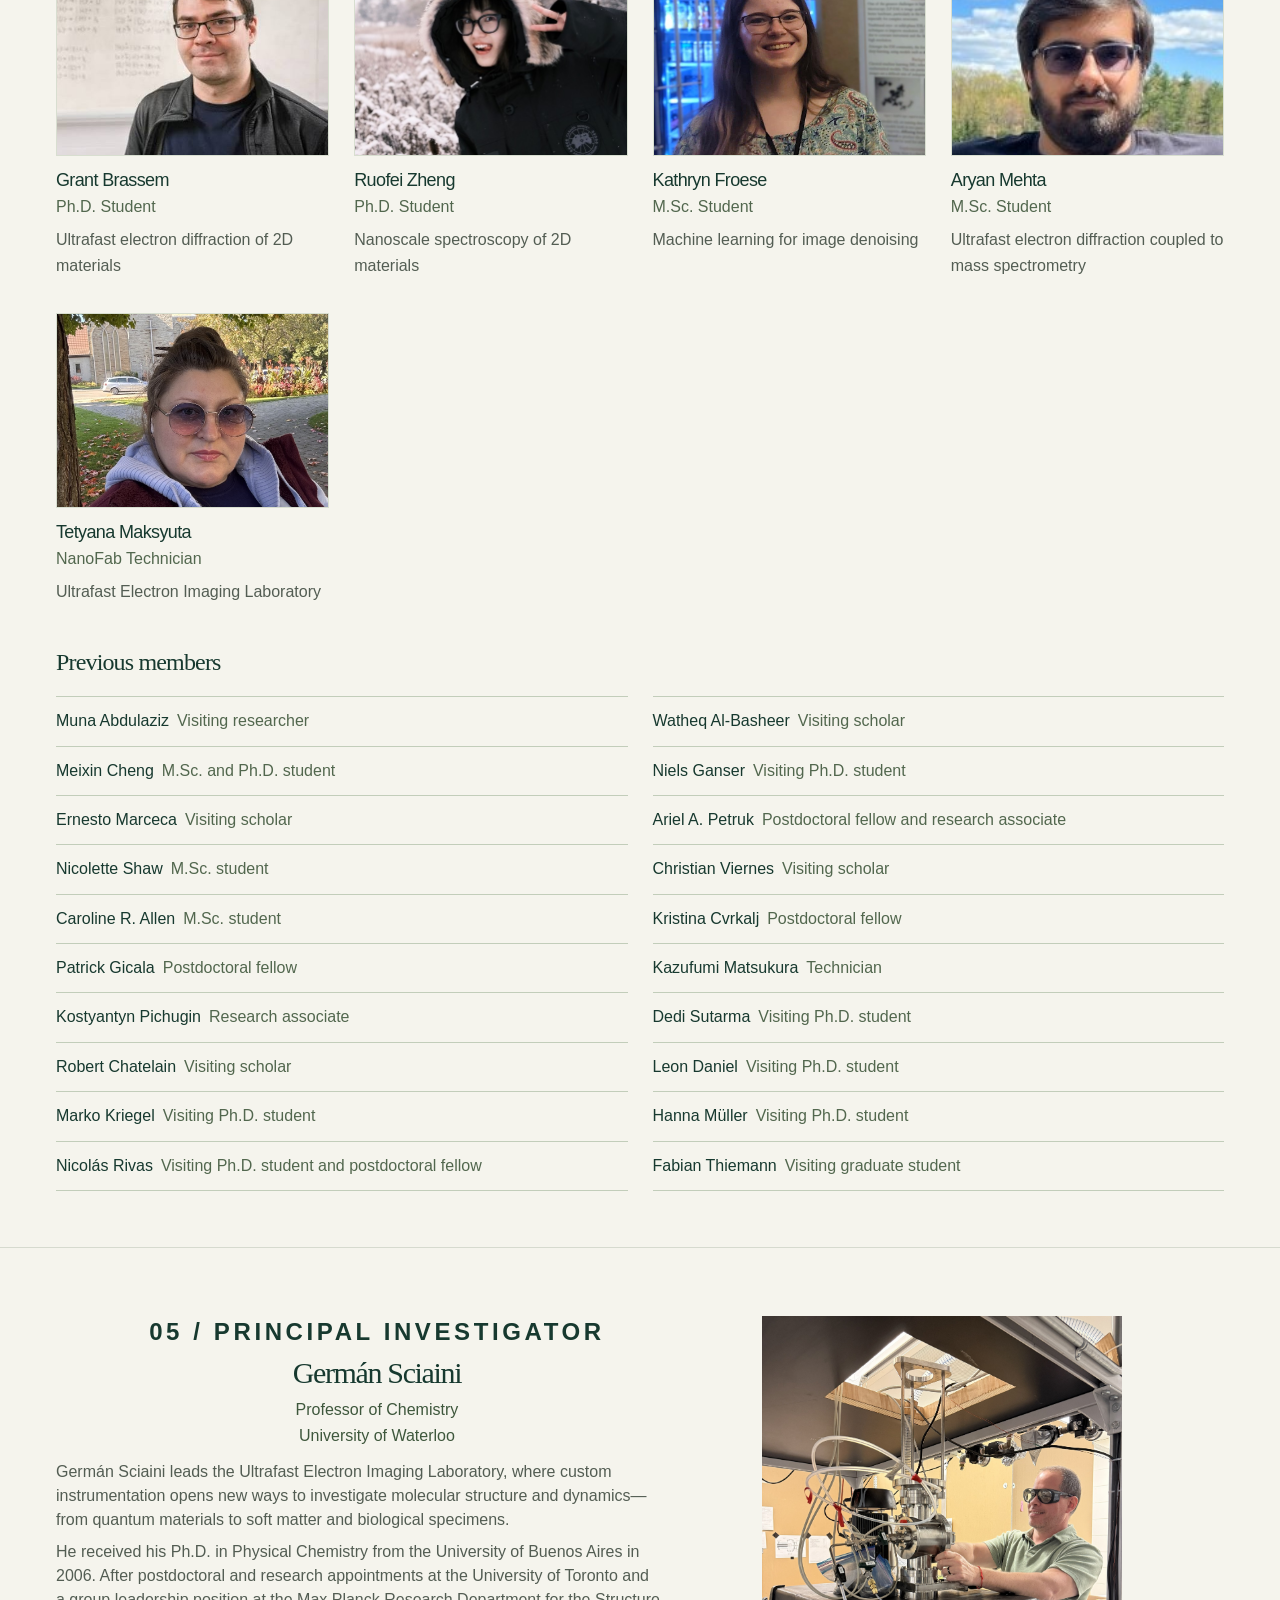
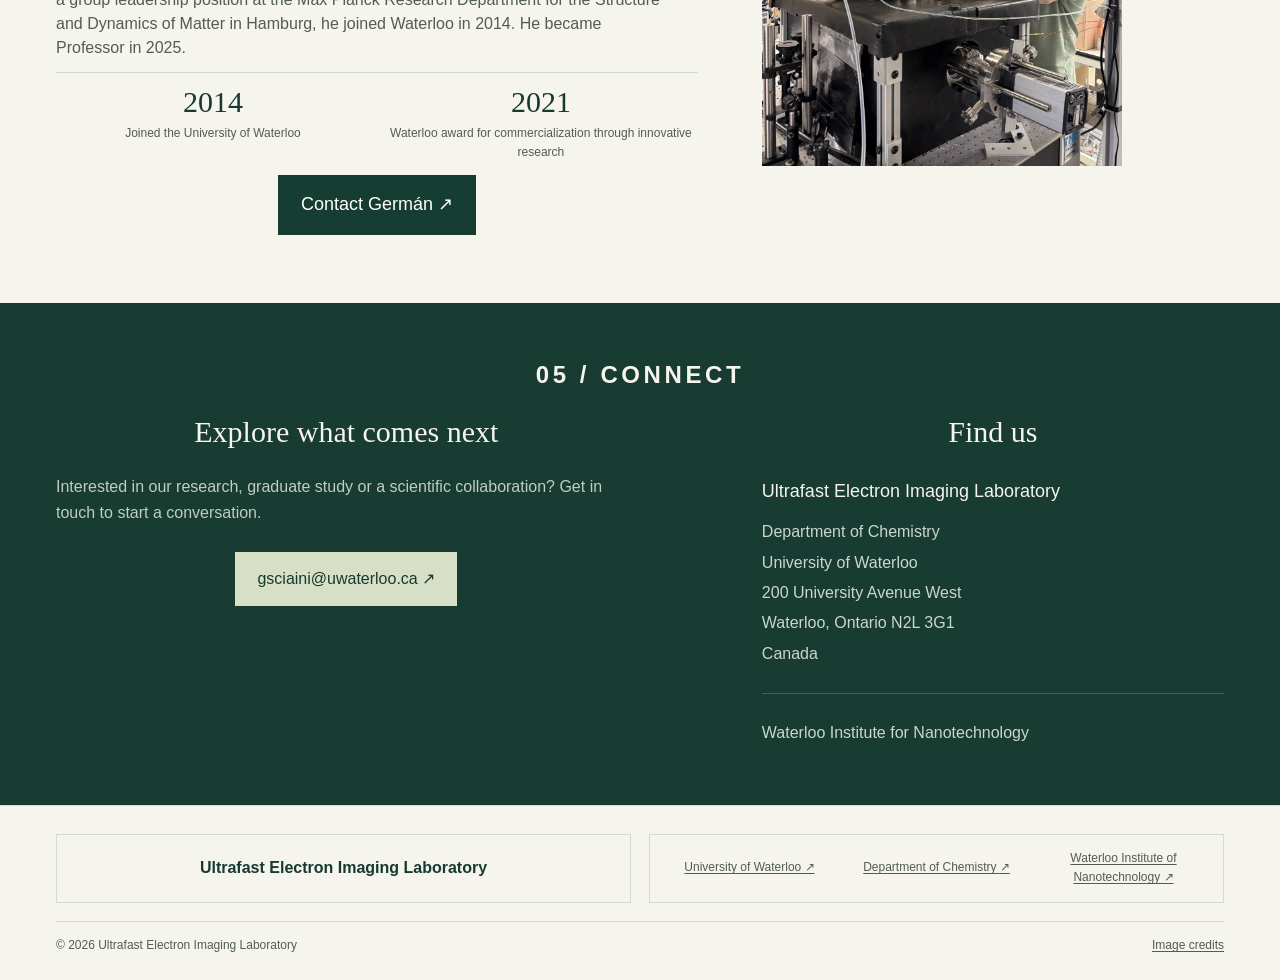
==== commit 4afe894c: "added new photo, fixed duplicate" ====
--- a/index.html
+++ b/index.html
@@ -40,7 +40,7 @@
             Educational Software <span aria-hidden="true">⌄</span>
           </summary>
           <div class="education-links" aria-label="Educational visualizers">
-            <a href="educational-software/Hydrogen_Orbital_Visualizer.html" target="_blank" rel="noopener">Hydrogen Orbital Visualizer <span aria-hidden="true">→</span></a><a href="educational-software/Hybrid_Orbital_Visualizer.html" target="_blank" rel="noopener">Hybrid Orbital Visualizer <span aria-hidden="true">→</span></a><a href="educational-software/Molecular_Orbital_Visualizer.html" target="_blank" rel="noopener">Molecular Orbital Visualizer <span aria-hidden="true">→</span></a><a href="educational-software/Hydrogen_Orbital_Visualizer.html" target="_blank" rel="noopener">Hydrogen Orbital Visualizer <span aria-hidden="true">→</span></a><a href="educational-software/Lewis_Decoration_Studio.html" target="_blank" rel="noopener">Lewis Decoration Studio <span aria-hidden="true">→</span></a><small>Opens in a new tab</small>
+            <a href="educational-software/Hydrogen_Orbital_Visualizer.html" target="_blank" rel="noopener">Hydrogen Orbital Visualizer <span aria-hidden="true">→</span></a><a href="educational-software/Hybrid_Orbital_Visualizer.html" target="_blank" rel="noopener">Hybrid Orbital Visualizer <span aria-hidden="true">→</span></a><a href="educational-software/Molecular_Orbital_Visualizer.html" target="_blank" rel="noopener">Molecular Orbital Visualizer <span aria-hidden="true">→</span></a><a href="educational-software/Lewis_Decoration_Studio.html" target="_blank" rel="noopener">Lewis Decoration Studio <span aria-hidden="true">→</span></a><small>Opens in a new tab</small>
           </div>
         </details>
       </nav>
